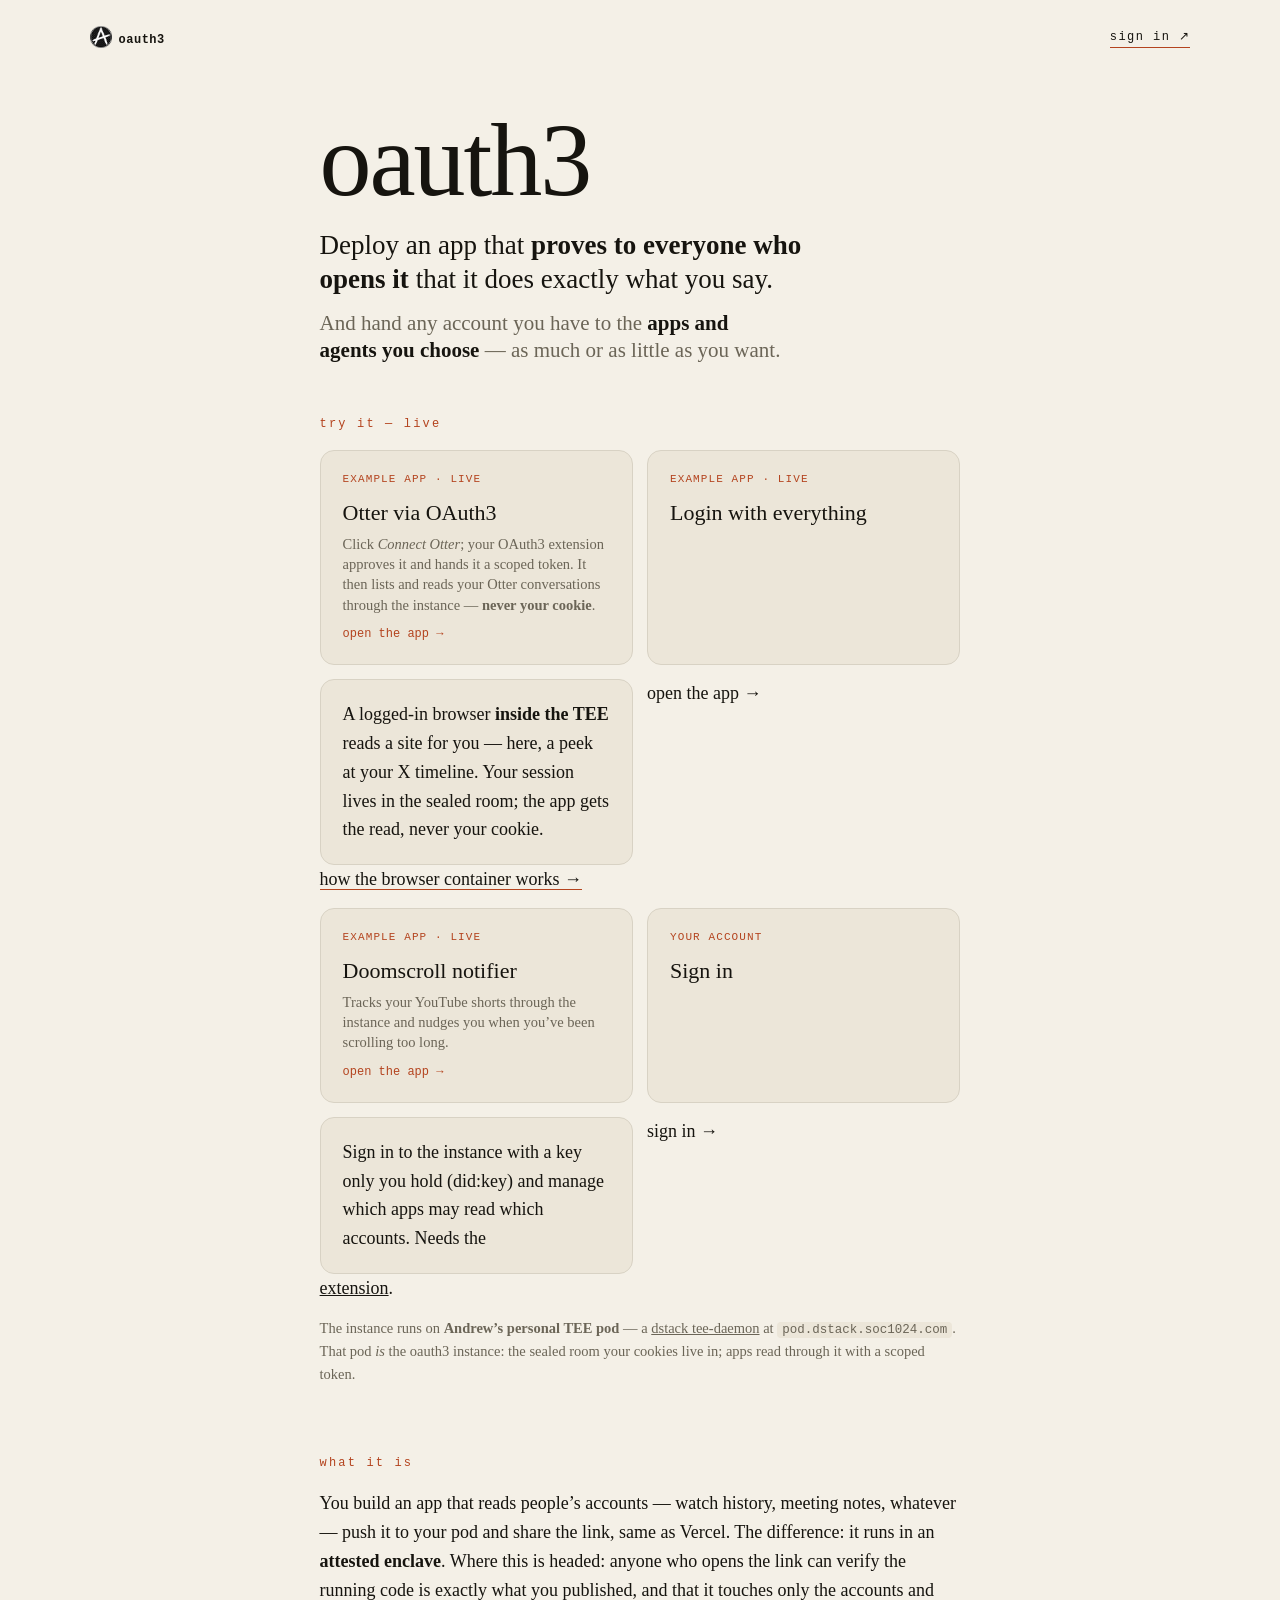
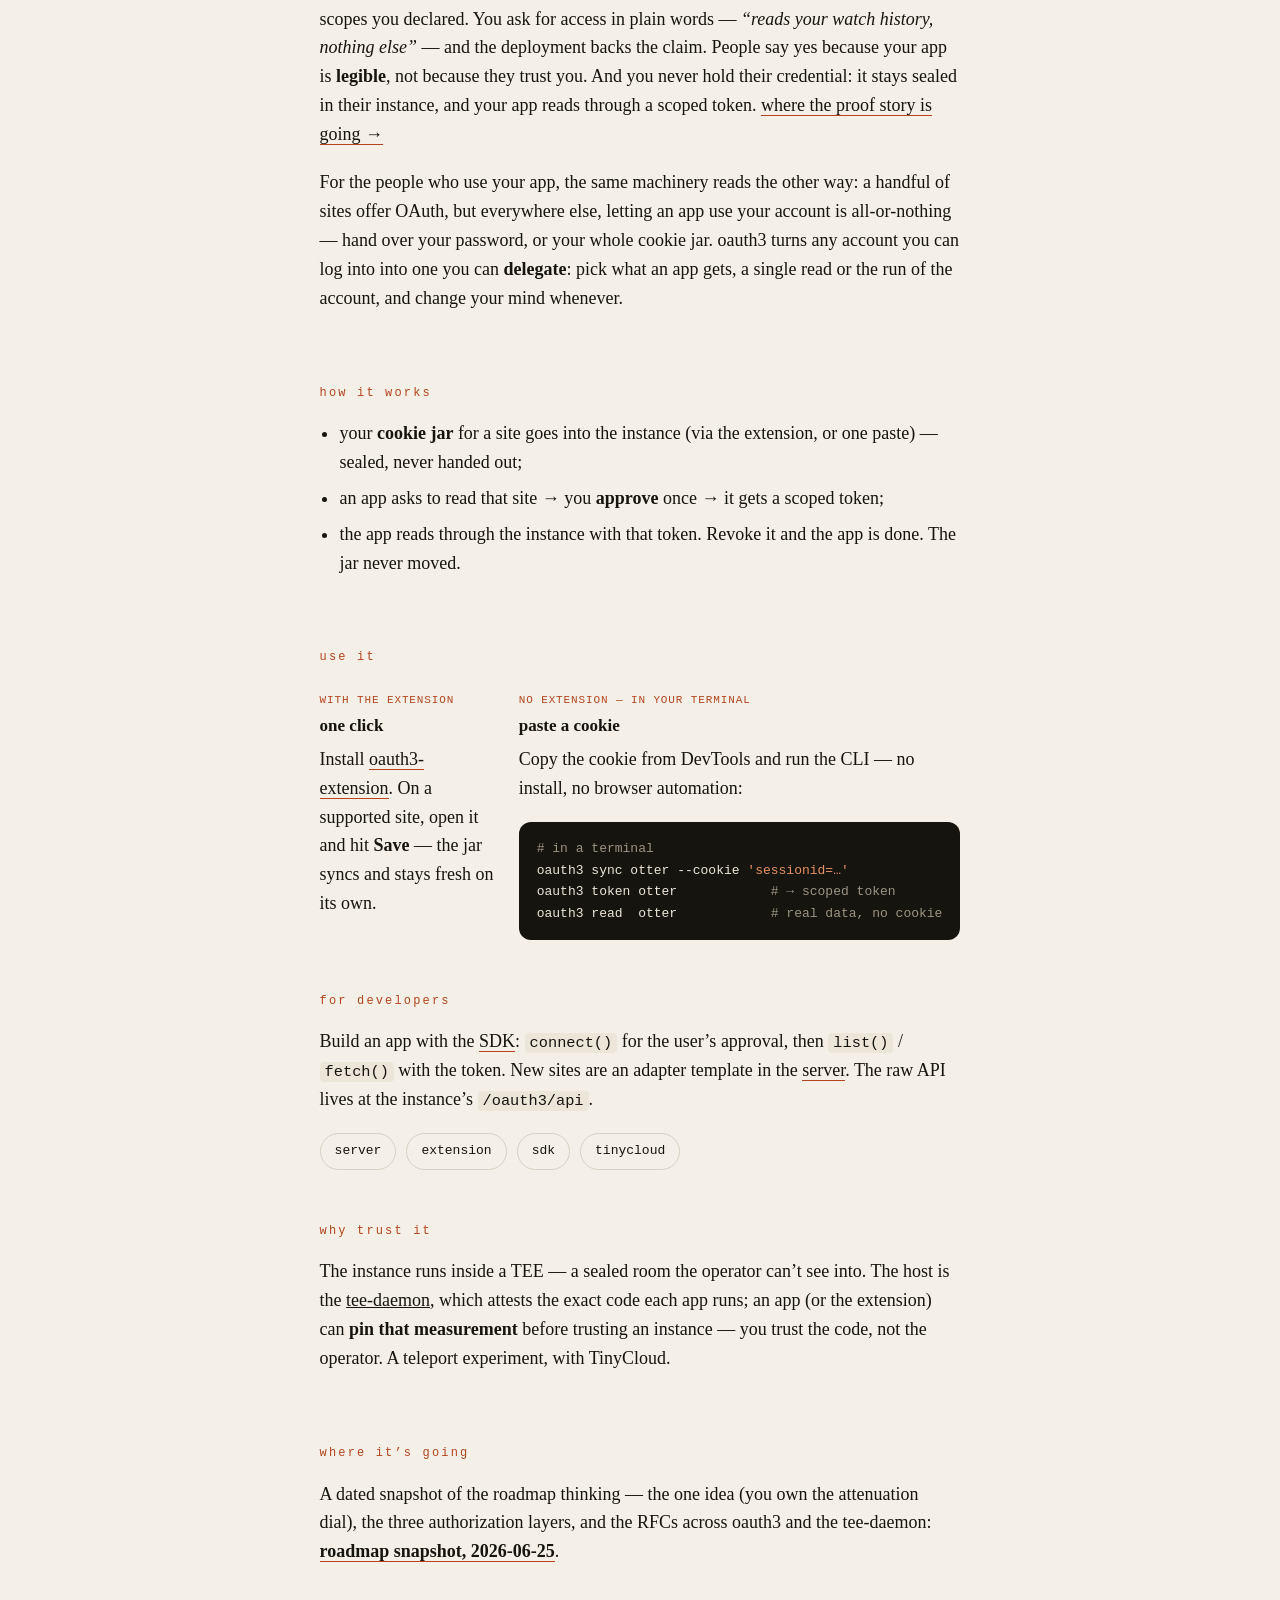
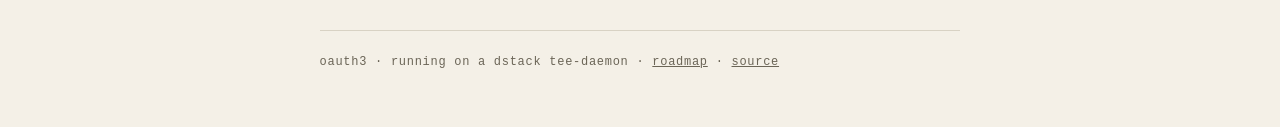
==== docs/index.html @ da1b1e8d "docs: repoint demos to pod.dstack, add browser-container infographic - 'try it - live' links -> pod." ====
<!doctype html>
<html lang="en">
<head>
<meta charset="utf-8" />
<meta name="viewport" content="width=device-width, initial-scale=1" />
<title>oauth3 — deploy apps your users can verify</title>
<link rel="icon" type="image/png" href="icon.png">
<link rel="apple-touch-icon" href="icon.png">
<meta name="description" content="Deploy an app to a TEE pod that proves to everyone who opens it that it does exactly what you say. People delegate any account to the apps they choose, scoped and revocable. Live demo: Otter Copilot." />
<meta property="og:title" content="oauth3" />
<meta property="og:description" content="Deploy an app to a TEE pod that proves to everyone who opens it that it does what you say. People delegate any account, scoped and revocable. Live demo: Otter Copilot." />
<meta property="og:type" content="website" />
<style>
  :root {
    --ink: #16140f; --paper: #f4f0e7; --panel: #ece6d9; --faint: #6b6557;
    --rule: #d8d2c4; --accent: #b4441f; --green: #3f7a3f;
    --gutter: clamp(20px, 7vw, 130px);
    --mono: ui-monospace, SFMono-Regular, Menlo, "Cascadia Code", monospace;
  }
  * { box-sizing: border-box; }
  html { -webkit-text-size-adjust: 100%; scroll-behavior: smooth; }
  body { margin: 0; background: var(--paper); color: var(--ink);
    font-family: Georgia, "Iowan Old Style", "Times New Roman", serif;
    font-size: 18px; line-height: 1.6; -webkit-font-smoothing: antialiased; }
  a { color: inherit; }
  .wrap { max-width: 820px; margin: 0 auto; padding: 0 var(--gutter); }

  header.top { display: flex; justify-content: space-between; align-items: center;
    padding: 26px var(--gutter) 0; font-family: var(--mono); font-size: 12px;
    letter-spacing: .12em; text-transform: lowercase; color: var(--faint); }
  header.top .brand { color: var(--ink); font-weight: 600; letter-spacing: .04em; }
  header.top a { text-decoration: none; border-bottom: 1px solid var(--accent); color: var(--ink); }

  .hero { padding: 7vh 0 0; }
  h1 { font-weight: 400; font-size: clamp(52px, 11vw, 104px); line-height: .9;
    letter-spacing: -.02em; margin: 0; text-transform: lowercase; }
  .tagline { font-size: clamp(20px, 3vw, 27px); line-height: 1.25; margin: 22px 0 0; max-width: 18em; }
  .tagline b { font-weight: 600; }
  .tagline.sub { font-size: clamp(17px, 2.4vw, 21px); color: var(--faint); margin-top: 14px; max-width: 22em; }
  .tagline.sub b { color: var(--ink); }

  section.block { padding: 52px 0 0; }
  h2 { font-family: var(--mono); font-weight: 500; font-size: 12px; letter-spacing: .18em;
    text-transform: lowercase; color: var(--accent); margin: 0 0 16px; }
  p { margin: 0 0 1.1em; } strong { font-weight: 600; } em { font-style: italic; }
  ul { margin: 0 0 1em; padding-left: 1.1em; } li { margin: 0 0 .4em; }

  /* live app cards */
  .cards { display: grid; grid-template-columns: 1fr 1fr; gap: 14px; }
  @media (max-width: 620px) { .cards { grid-template-columns: 1fr; } }
  .card { display: block; text-decoration: none; background: var(--panel);
    border: 1px solid var(--rule); border-radius: 14px; padding: 20px 22px;
    transition: border-color .15s, transform .15s; }
  .card:hover { border-color: var(--accent); transform: translateY(-2px); }
  .card .lbl { font-family: var(--mono); font-size: 11px; letter-spacing: .1em;
    text-transform: uppercase; color: var(--accent); }
  .card .name { font-size: 22px; margin: 6px 0 4px; }
  .card .desc { font-size: 14.5px; color: var(--faint); line-height: 1.4; }
  .card .go { font-family: var(--mono); font-size: 12px; color: var(--accent); margin-top: 10px; }
  .podnote { font-size: 14.5px; color: var(--faint); margin-top: 14px; }
  .podnote code { font-family: var(--mono); font-size: 12.5px; }

  pre { background: var(--ink); color: #ece6d9; border-radius: 12px; padding: 16px 18px;
    overflow-x: auto; font-family: var(--mono); font-size: 13px; line-height: 1.65; margin: 8px 0 0; }
  pre .c { color: #9b9482; } pre .a { color: #e6915f; }
  code { font-family: var(--mono); font-size: .85em; background: var(--panel); padding: 1px 5px; border-radius: 4px; }

  .two { display: grid; grid-template-columns: 1fr 1fr; gap: 22px; }
  @media (max-width: 620px) { .two { grid-template-columns: 1fr; } }
  .two h3 { font-size: 17px; margin: 0 0 6px; }
  .pathtag { font-family: var(--mono); font-size: 11px; letter-spacing: .08em;
    text-transform: uppercase; color: var(--accent); }

  table { width: 100%; border-collapse: collapse; font-size: 15px; }
  td, th { text-align: left; padding: 9px 8px; border-bottom: 1px solid var(--rule); vertical-align: top; }
  th { font-family: var(--mono); font-size: 10px; letter-spacing: .1em; text-transform: uppercase; color: var(--faint); }
  td a { border-bottom: 1px solid var(--accent); text-decoration: none; }

  .links { display: flex; flex-wrap: wrap; gap: 10px; margin-top: 18px;
    font-family: var(--mono); font-size: 13px; text-transform: lowercase; }
  .links a { text-decoration: none; border: 1px solid var(--rule); border-radius: 999px; padding: 7px 14px; }
  .links a:hover { border-color: var(--ink); background: var(--ink); color: var(--paper); }

  footer { margin-top: 64px; padding: 22px 0 56px; border-top: 1px solid var(--rule);
    font-family: var(--mono); font-size: 12px; color: var(--faint); text-transform: lowercase; letter-spacing: .06em; }
</style>
</head>
<body>
  <header class="top">
    <span class="brand"><img src="icon.png" alt="" width="22" height="22" style="vertical-align:-5px;margin-right:7px">oauth3</span>
    <a href="https://pod.dstack.soc1024.com/oauth3/login">sign in ↗</a>
  </header>

  <main class="wrap">
    <section class="hero">
      <h1>oauth3</h1>
      <p class="tagline">Deploy an app that <b>proves to everyone who opens it</b> that it does exactly what you say.</p>
      <p class="tagline sub">And hand any account you have to the <b>apps and agents you choose</b> &mdash; as much or as little as you want.</p>
    </section>

    <!-- LIVE first: the actual demo on Andrew's pod -->
    <section class="block">
      <h2>try it — live</h2>
      <div class="cards">
        <a class="card" href="https://pod.dstack.soc1024.com/otterscope/">
          <div class="lbl">example app · live</div>
          <div class="name">Otter via OAuth3</div>
          <div class="desc">Click <em>Connect Otter</em>; your OAuth3 extension approves it and hands it a scoped token. It then lists and reads your Otter conversations through the instance — <strong>never your cookie</strong>.</div>
          <div class="go">open the app →</div>
        </a>
        <a class="card" href="https://pod.dstack.soc1024.com/timeline-peek/">
          <div class="lbl">example app · live</div>
          <div class="name">Login with everything</div>
          <div class="desc">A logged-in browser <strong>inside the TEE</strong> reads a site for you — here, a peek at your X timeline. Your session lives in the sealed room; the app gets the read, never your cookie. <a href="browser-container.html" style="border-bottom:1px solid var(--accent);text-decoration:none">how the browser container works →</a></div>
          <div class="go">open the app →</div>
        </a>
        <a class="card" href="https://pod.dstack.soc1024.com/feedling-web/">
          <div class="lbl">example app · live</div>
          <div class="name">Doomscroll notifier</div>
          <div class="desc">Tracks your YouTube shorts through the instance and nudges you when you&rsquo;ve been scrolling too long.</div>
          <div class="go">open the app →</div>
        </a>
        <a class="card" href="https://pod.dstack.soc1024.com/oauth3/login">
          <div class="lbl">your account</div>
          <div class="name">Sign in</div>
          <div class="desc">Sign in to the instance with a key only you hold (did:key) and manage which apps may read which accounts. Needs the <a href="https://github.com/teleport-computer/oauth3-extension">extension</a>.</div>
          <div class="go">sign in →</div>
        </a>
      </div>
      <p class="podnote">The instance runs on <strong>Andrew&rsquo;s personal TEE pod</strong> — a <a href="https://pod.dstack.soc1024.com/">dstack tee-daemon</a> at <code>pod.dstack.soc1024.com</code>. That pod <em>is</em> the oauth3 instance: the sealed room your cookies live in; apps read through it with a scoped token.</p>
    </section>

    <section class="block">
      <h2>what it is</h2>
      <p>You build an app that reads people&rsquo;s accounts &mdash; watch history, meeting notes, whatever &mdash; push it to your pod and share the link, same as Vercel. The difference: it runs in an <strong>attested enclave</strong>. Where this is headed: anyone who opens the link can verify the running code is exactly what you published, and that it touches only the accounts and scopes you declared. You ask for access in plain words &mdash; <em>&ldquo;reads your watch history, nothing else&rdquo;</em> &mdash; and the deployment backs the claim. People say yes because your app is <strong>legible</strong>, not because they trust you. And you never hold their credential: it stays sealed in their instance, and your app reads through a scoped token. <a href="roadmap-2026-06-25.html" style="border-bottom:1px solid var(--accent);text-decoration:none">where the proof story is going &rarr;</a></p>
      <p>For the people who use your app, the same machinery reads the other way: a handful of sites offer OAuth, but everywhere else, letting an app use your account is all-or-nothing &mdash; hand over your password, or your whole cookie jar. oauth3 turns any account you can log into into one you can <strong>delegate</strong>: pick what an app gets, a single read or the run of the account, and change your mind whenever.</p>
    </section>

    <section class="block">
      <h2>how it works</h2>
      <ul>
        <li>your <strong>cookie jar</strong> for a site goes into the instance (via the extension, or one paste) — sealed, never handed out;</li>
        <li>an app asks to read that site → you <strong>approve</strong> once → it gets a scoped token;</li>
        <li>the app reads through the instance with that token. Revoke it and the app is done. The jar never moved.</li>
      </ul>
    </section>

    <section class="block">
      <h2>use it</h2>
      <div class="two">
        <div>
          <span class="pathtag">with the extension</span>
          <h3>one click</h3>
          <p>Install <a href="https://github.com/teleport-computer/oauth3-extension" style="border-bottom:1px solid var(--accent);text-decoration:none">oauth3-extension</a>. On a supported site, open it and hit <strong>Save</strong> — the jar syncs and stays fresh on its own.</p>
        </div>
        <div>
          <span class="pathtag">no extension — in your terminal</span>
          <h3>paste a cookie</h3>
          <p>Copy the cookie from DevTools and run the CLI — no install, no browser automation:</p>
<pre><span class="c"># in a terminal</span>
oauth3 sync otter --cookie <span class="a">'sessionid=…'</span>
oauth3 token otter            <span class="c"># → scoped token</span>
oauth3 read  otter            <span class="c"># real data, no cookie</span></pre>
        </div>
      </div>
    </section>

    <section class="block">
      <h2>for developers</h2>
      <p>Build an app with the <a href="https://github.com/teleport-computer/oauth3-sdk" style="border-bottom:1px solid var(--accent);text-decoration:none">SDK</a>: <code>connect()</code> for the user&rsquo;s approval, then <code>list()</code> / <code>fetch()</code> with the token. New sites are an adapter template in the <a href="https://github.com/teleport-computer/oauth3-server" style="border-bottom:1px solid var(--accent);text-decoration:none">server</a>. The raw API lives at the instance&rsquo;s <code>/oauth3/api</code>.</p>
      <nav class="links">
        <a href="https://github.com/teleport-computer/oauth3-server">server</a>
        <a href="https://github.com/teleport-computer/oauth3-extension">extension</a>
        <a href="https://github.com/teleport-computer/oauth3-sdk">sdk</a>
        <a href="https://tinycloud.xyz">tinycloud</a>
      </nav>
    </section>

    <section class="block">
      <h2>why trust it</h2>
      <p>The instance runs inside a TEE — a sealed room the operator can&rsquo;t see into. The host is the <a href="https://pod.dstack.soc1024.com/">tee-daemon</a>, which attests the exact code each app runs; an app (or the extension) can <strong>pin that measurement</strong> before trusting an instance — you trust the code, not the operator. A teleport experiment, with TinyCloud.</p>
    </section>

    <section class="block">
      <h2>where it&rsquo;s going</h2>
      <p>A dated snapshot of the roadmap thinking — the one idea (you own the attenuation dial), the three authorization layers, and the RFCs across oauth3 and the tee-daemon: <a href="roadmap-2026-06-25.html" style="border-bottom:1px solid var(--accent);text-decoration:none"><strong>roadmap snapshot, 2026-06-25</strong></a>.</p>
    </section>

    <footer>oauth3 · running on a dstack tee-daemon · <a href="roadmap-2026-06-25.html" style="color:var(--faint)">roadmap</a> · <a href="https://github.com/teleport-computer/oauth3-server" style="color:var(--faint)">source</a></footer>
  </main>
</body>
</html>
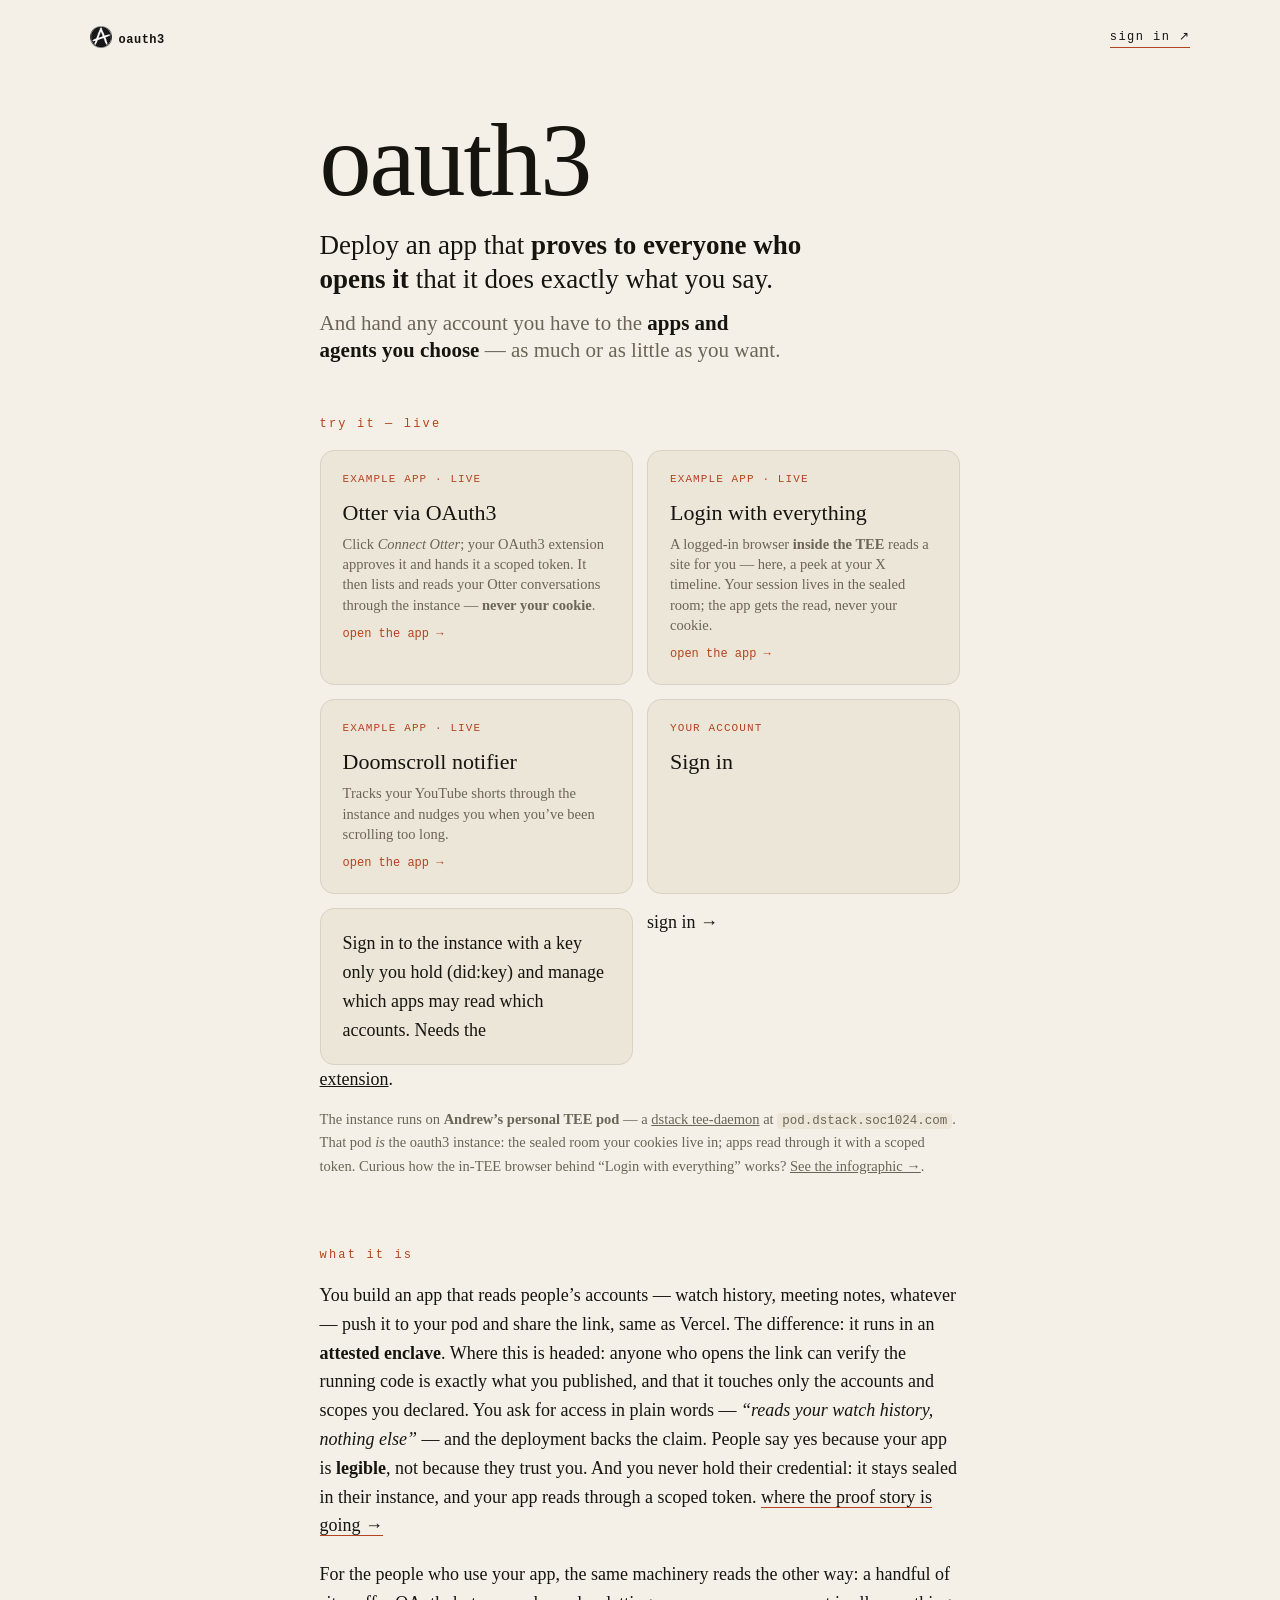
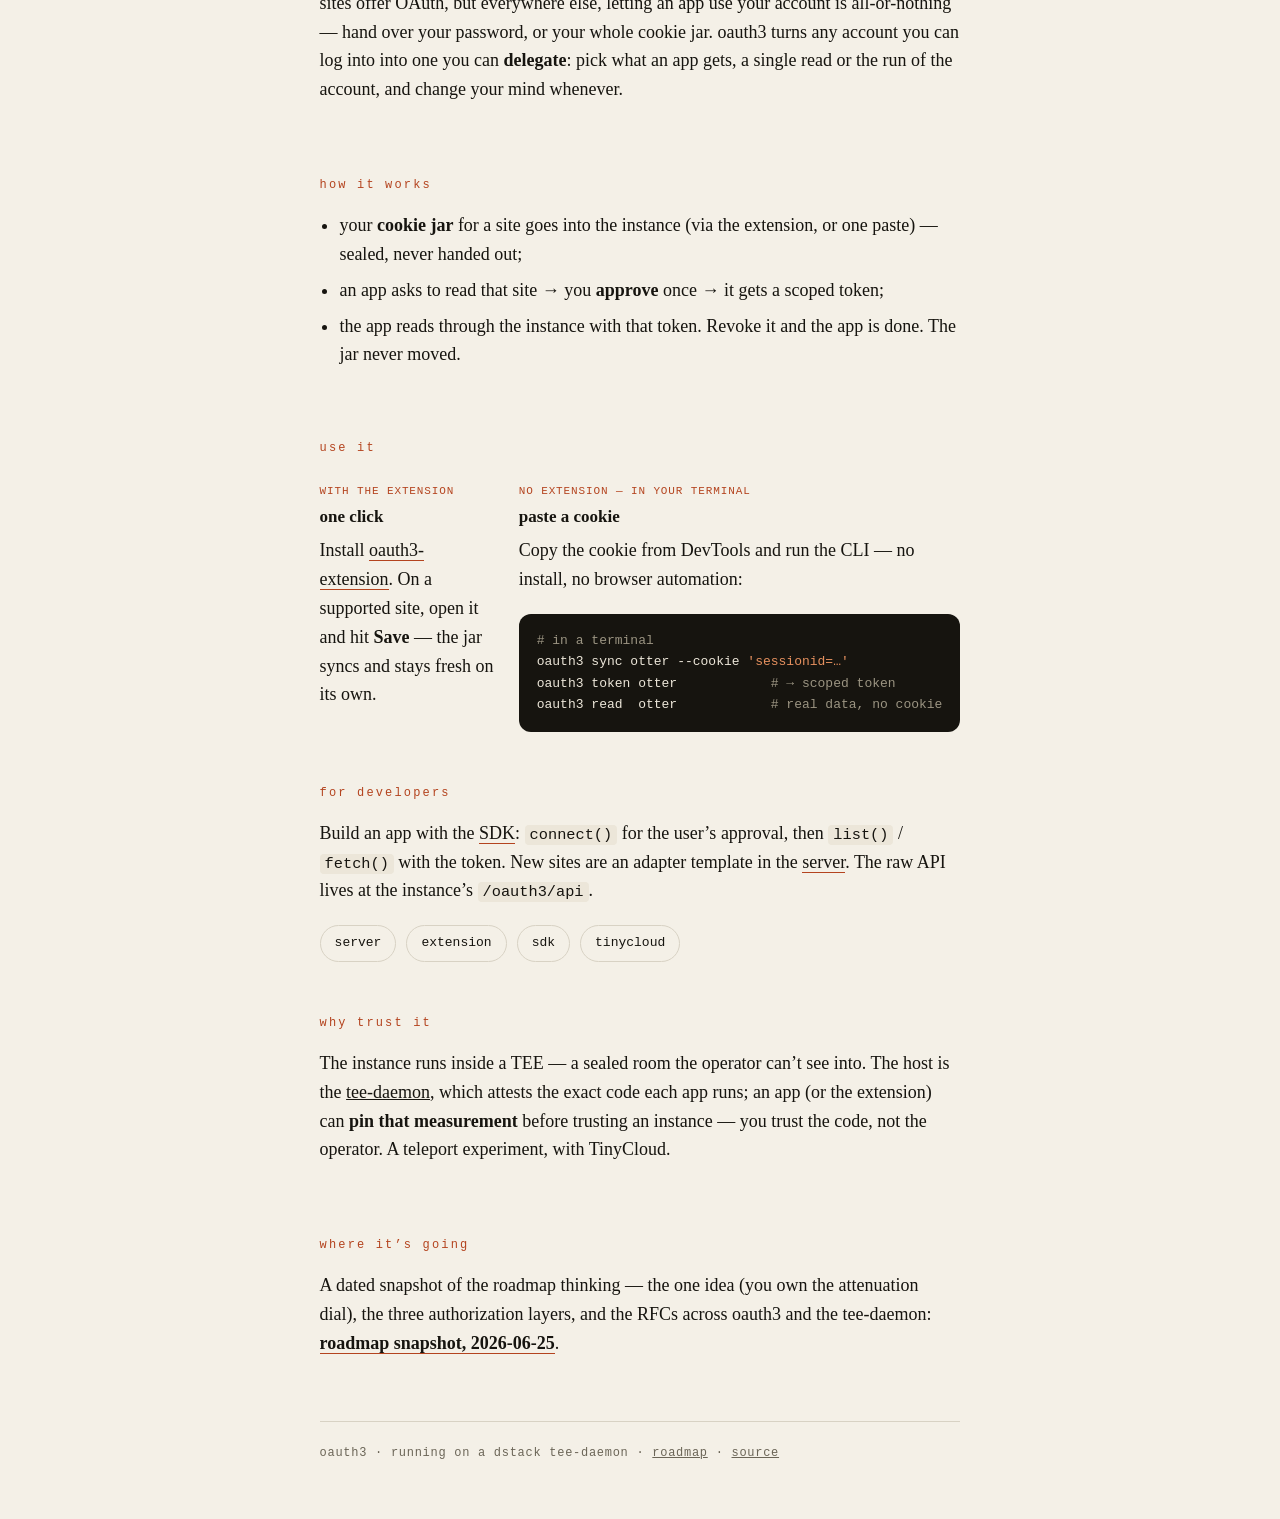
==== commit 3c2409d3: "fix: un-nest landing card link (broke card layout); serve favicon via data-URI - docs: the infograph" ====
--- a/docs/index.html
+++ b/docs/index.html
@@ -111,7 +111,7 @@
         <a class="card" href="https://pod.dstack.soc1024.com/timeline-peek/">
           <div class="lbl">example app · live</div>
           <div class="name">Login with everything</div>
-          <div class="desc">A logged-in browser <strong>inside the TEE</strong> reads a site for you — here, a peek at your X timeline. Your session lives in the sealed room; the app gets the read, never your cookie. <a href="browser-container.html" style="border-bottom:1px solid var(--accent);text-decoration:none">how the browser container works →</a></div>
+          <div class="desc">A logged-in browser <strong>inside the TEE</strong> reads a site for you — here, a peek at your X timeline. Your session lives in the sealed room; the app gets the read, never your cookie.</div>
           <div class="go">open the app →</div>
         </a>
         <a class="card" href="https://pod.dstack.soc1024.com/feedling-web/">
@@ -127,7 +127,7 @@
           <div class="go">sign in →</div>
         </a>
       </div>
-      <p class="podnote">The instance runs on <strong>Andrew&rsquo;s personal TEE pod</strong> — a <a href="https://pod.dstack.soc1024.com/">dstack tee-daemon</a> at <code>pod.dstack.soc1024.com</code>. That pod <em>is</em> the oauth3 instance: the sealed room your cookies live in; apps read through it with a scoped token.</p>
+      <p class="podnote">The instance runs on <strong>Andrew&rsquo;s personal TEE pod</strong> — a <a href="https://pod.dstack.soc1024.com/">dstack tee-daemon</a> at <code>pod.dstack.soc1024.com</code>. That pod <em>is</em> the oauth3 instance: the sealed room your cookies live in; apps read through it with a scoped token. Curious how the in-TEE browser behind &ldquo;Login with everything&rdquo; works? <a href="browser-container.html">See the infographic →</a>.</p>
     </section>
 
     <section class="block">
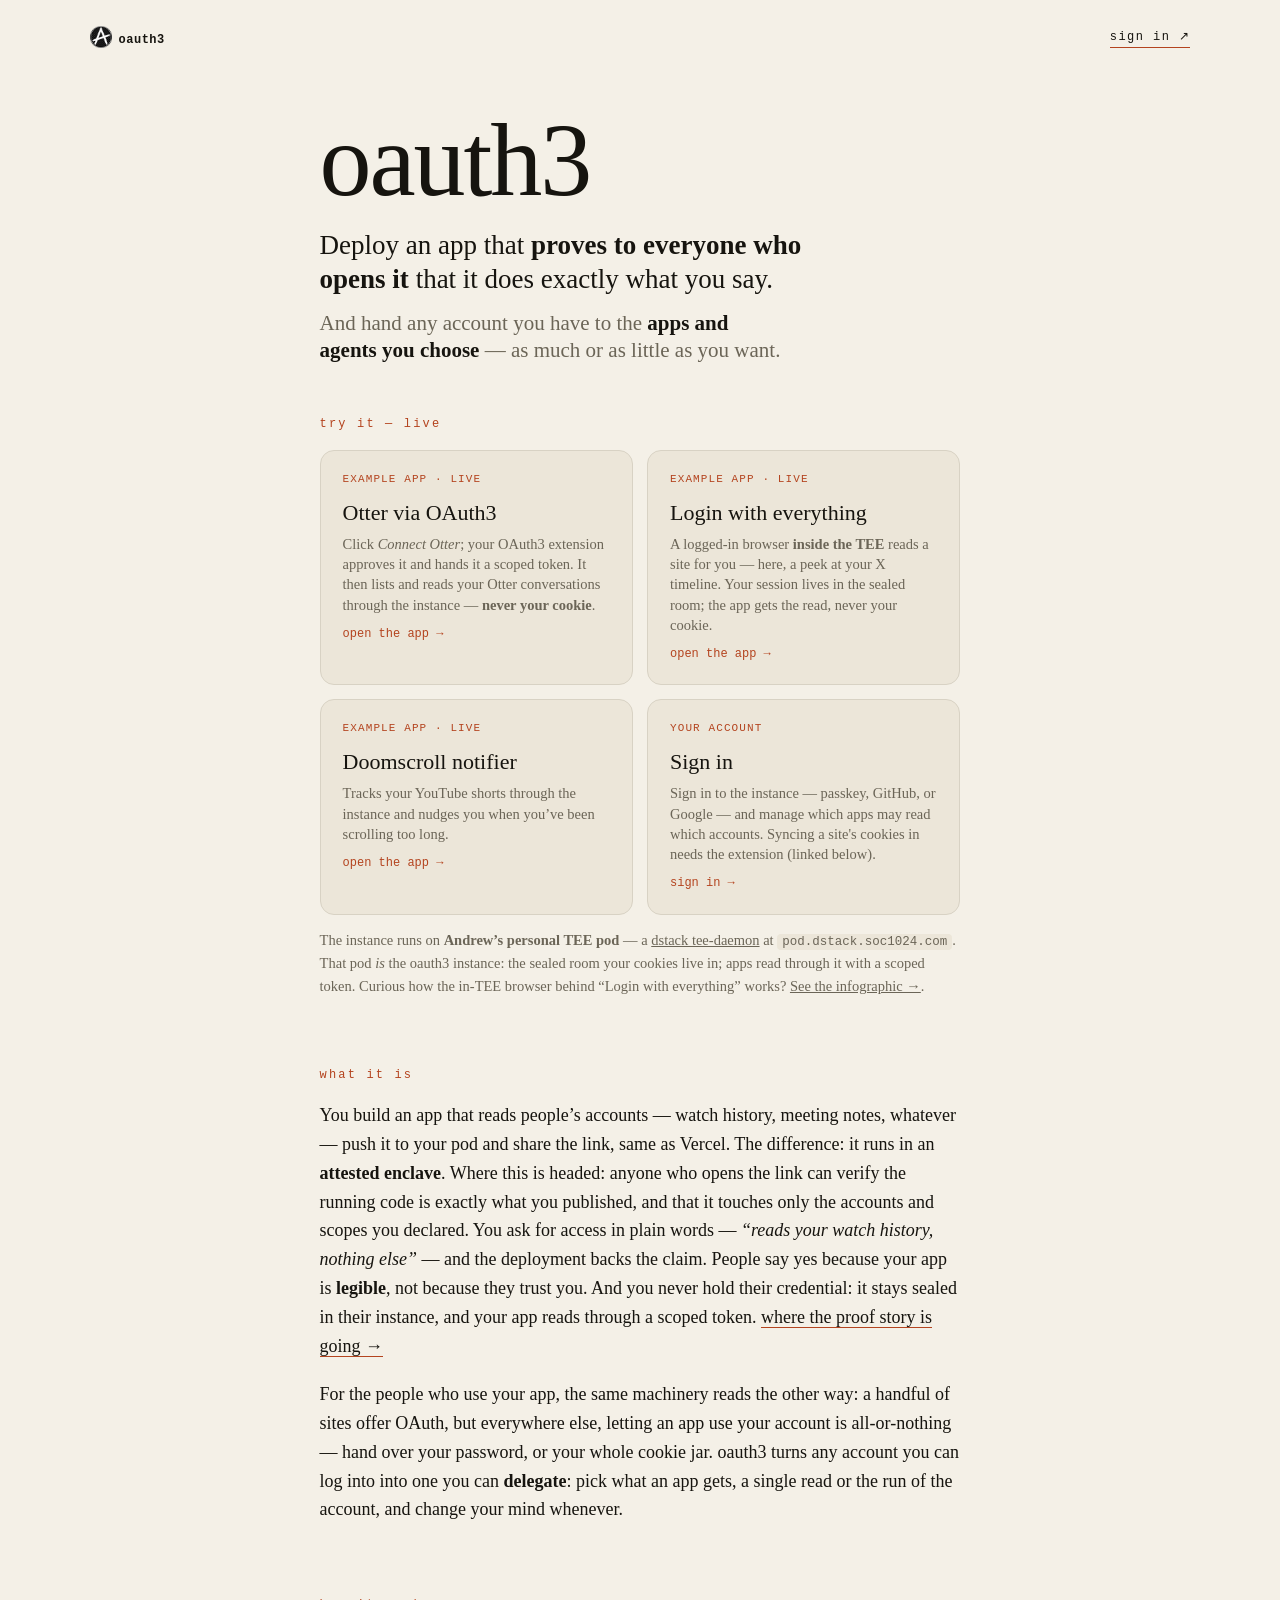
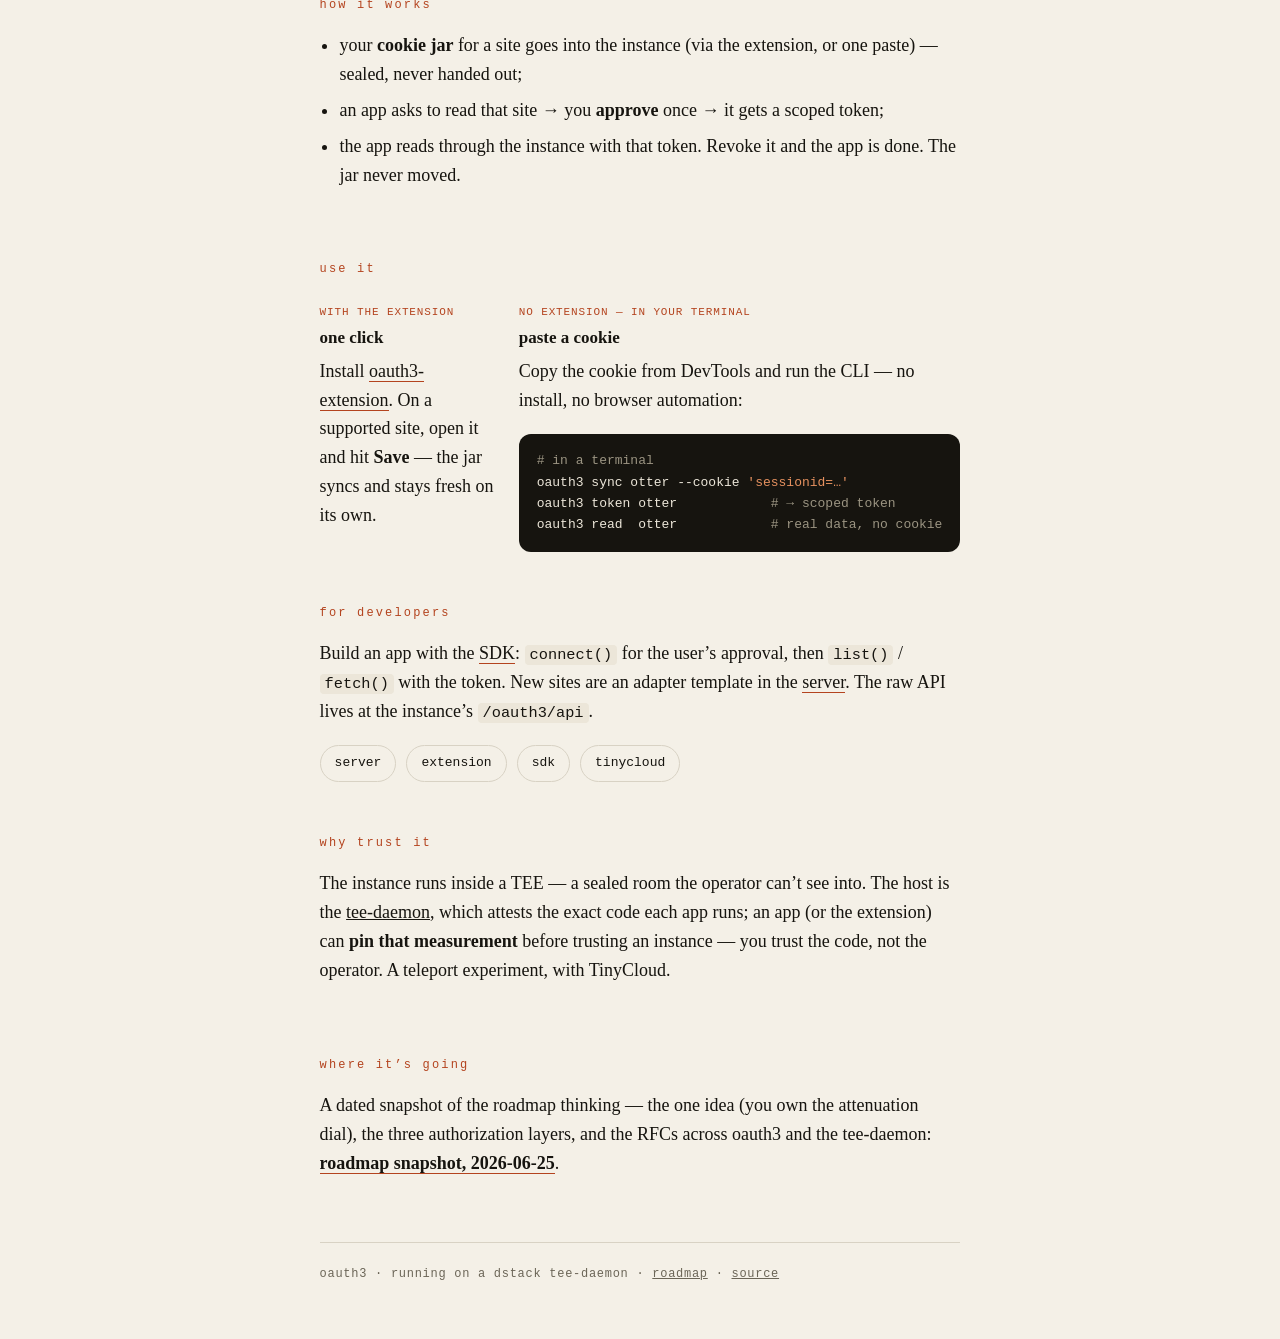
==== commit 975169ee: "fix: un-nest the remaining anchor in the Sign in card (same layout split) Co-Authored-By: Claude Fab" ====
--- a/docs/index.html
+++ b/docs/index.html
@@ -123,7 +123,7 @@
         <a class="card" href="https://pod.dstack.soc1024.com/oauth3/login">
           <div class="lbl">your account</div>
           <div class="name">Sign in</div>
-          <div class="desc">Sign in to the instance with a key only you hold (did:key) and manage which apps may read which accounts. Needs the <a href="https://github.com/teleport-computer/oauth3-extension">extension</a>.</div>
+          <div class="desc">Sign in to the instance — passkey, GitHub, or Google — and manage which apps may read which accounts. Syncing a site's cookies in needs the extension (linked below).</div>
           <div class="go">sign in →</div>
         </a>
       </div>
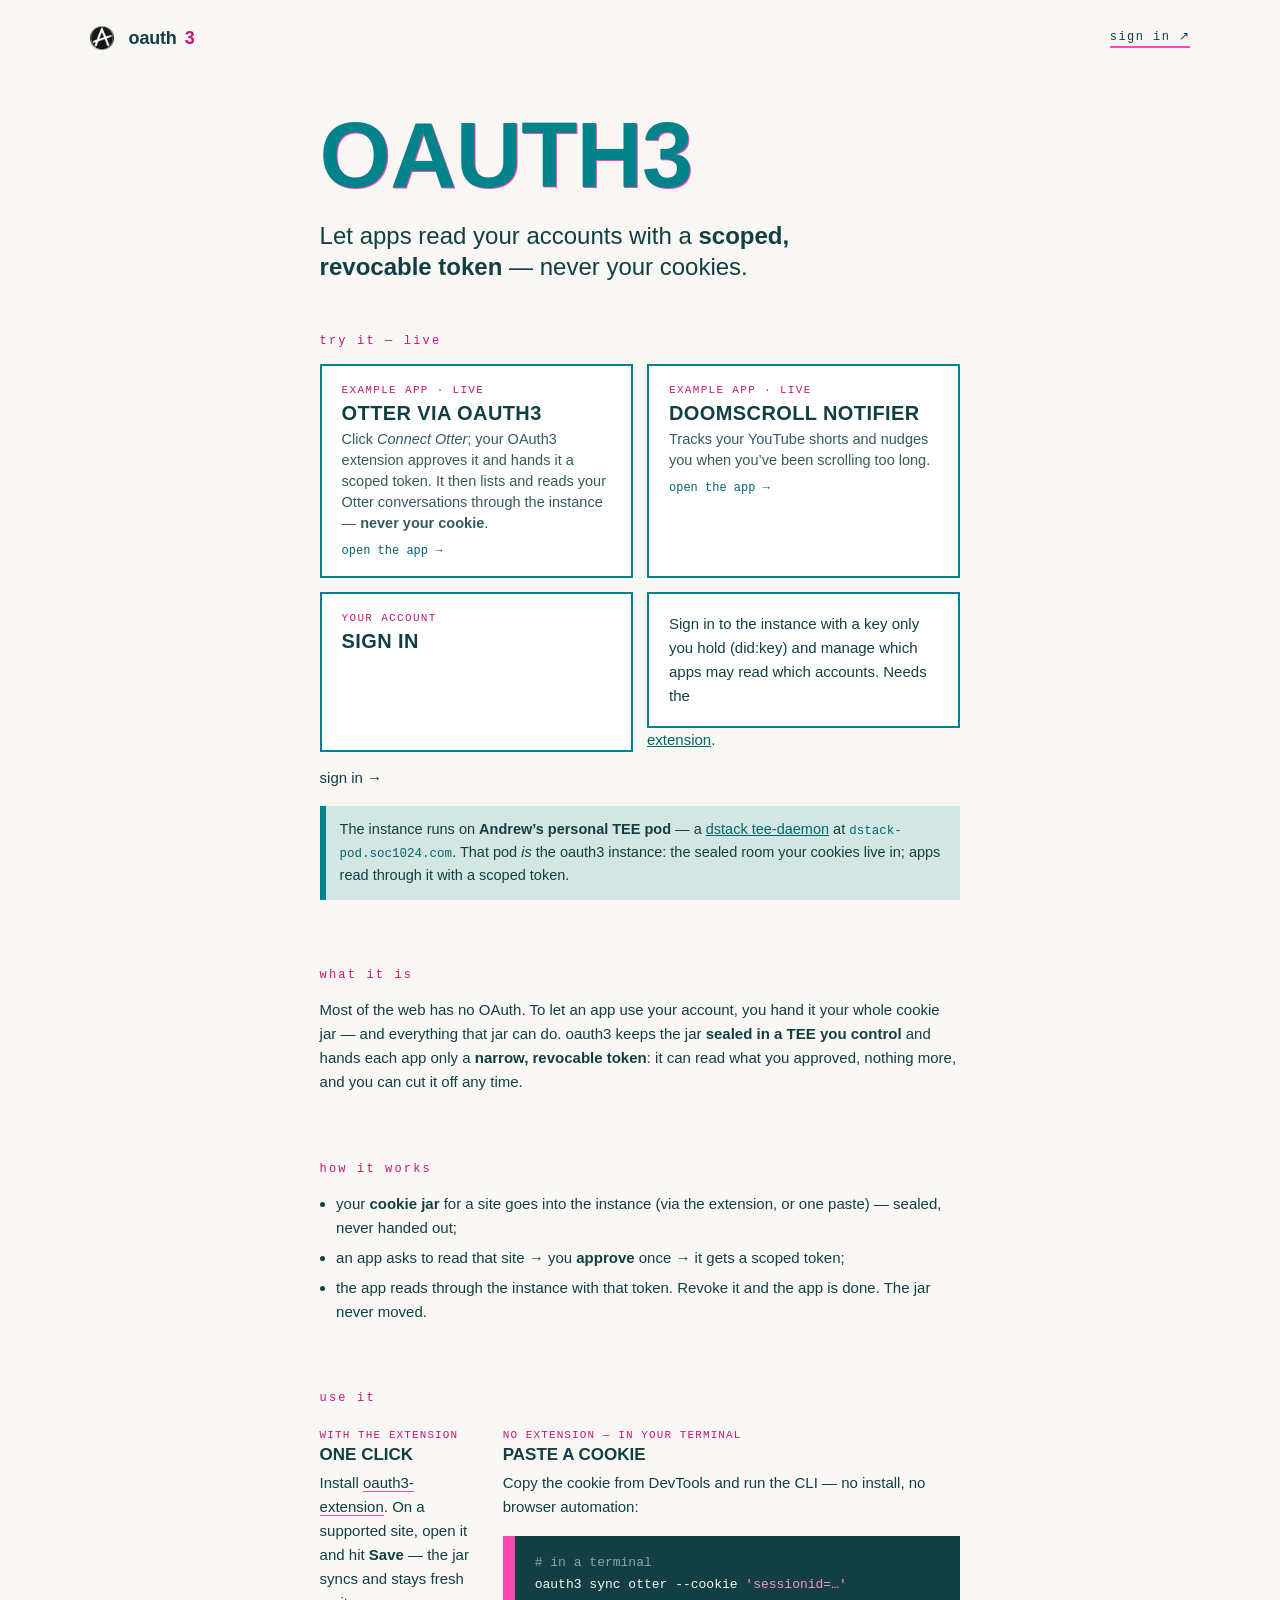
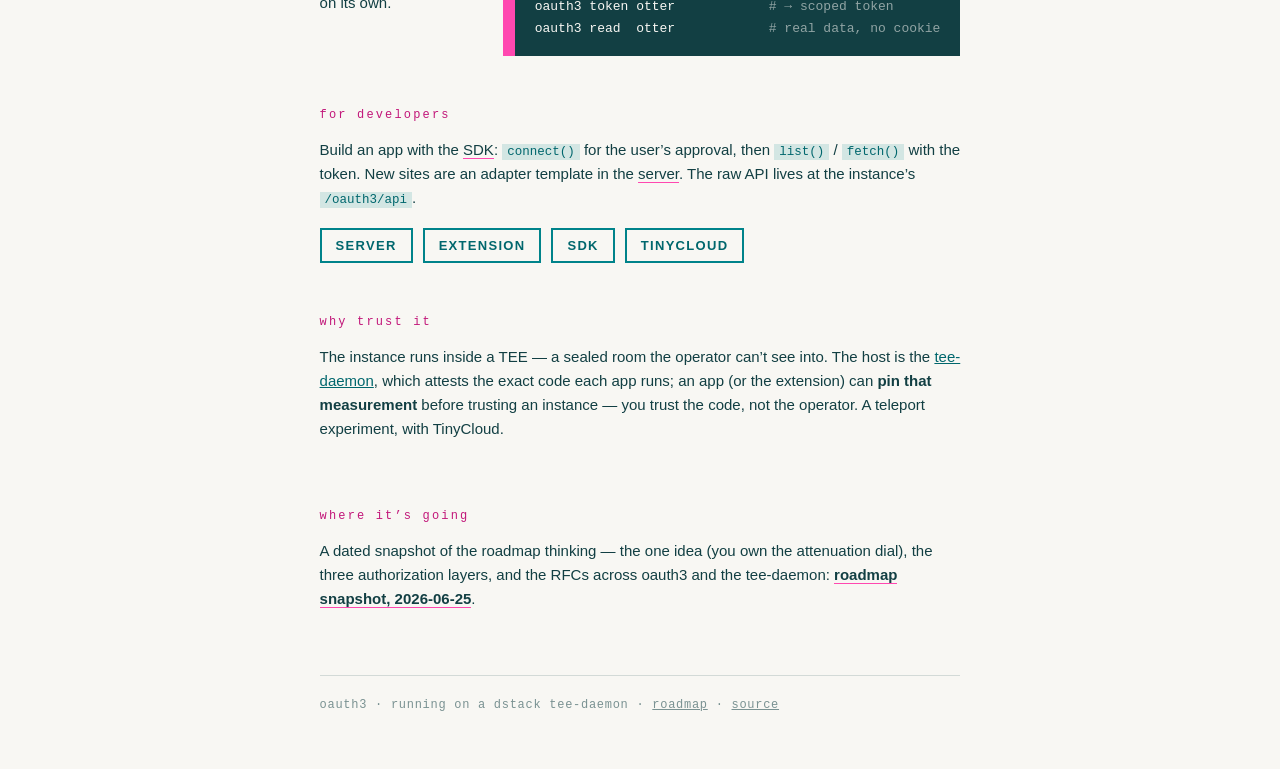
==== commit e2694c93: "docs: re-ink static pages to pod design system (#61) Re-skin docs/index.html and docs/roadmap-2026-0" ====
--- a/docs/index.html
+++ b/docs/index.html
@@ -3,140 +3,211 @@
 <head>
 <meta charset="utf-8" />
 <meta name="viewport" content="width=device-width, initial-scale=1" />
-<title>oauth3 — deploy apps your users can verify</title>
+<title>oauth3 — read your accounts without surrendering your cookies</title>
 <link rel="icon" type="image/png" href="icon.png">
 <link rel="apple-touch-icon" href="icon.png">
-<meta name="description" content="Deploy an app to a TEE pod that proves to everyone who opens it that it does exactly what you say. People delegate any account to the apps they choose, scoped and revocable. Live demo: Otter Copilot." />
+<meta name="description" content="OAuth3 lets apps read your accounts with a scoped, revocable token — never your raw cookies. Your cookies live in a TEE you control; apps read through it. Live demo: Otter Copilot." />
 <meta property="og:title" content="oauth3" />
-<meta property="og:description" content="Deploy an app to a TEE pod that proves to everyone who opens it that it does what you say. People delegate any account, scoped and revocable. Live demo: Otter Copilot." />
+<meta property="og:description" content="Apps read your accounts with a scoped, revocable token — never your cookies. Live demo: Otter Copilot, running in a TEE." />
 <meta property="og:type" content="website" />
 <style>
-  :root {
-    --ink: #16140f; --paper: #f4f0e7; --panel: #ece6d9; --faint: #6b6557;
-    --rule: #d8d2c4; --accent: #b4441f; --green: #3f7a3f;
-    --gutter: clamp(20px, 7vw, 130px);
-    --mono: ui-monospace, SFMono-Regular, Menlo, "Cascadia Code", monospace;
-  }
-  * { box-sizing: border-box; }
-  html { -webkit-text-size-adjust: 100%; scroll-behavior: smooth; }
-  body { margin: 0; background: var(--paper); color: var(--ink);
-    font-family: Georgia, "Iowan Old Style", "Times New Roman", serif;
-    font-size: 18px; line-height: 1.6; -webkit-font-smoothing: antialiased; }
-  a { color: inherit; }
-  .wrap { max-width: 820px; margin: 0 auto; padding: 0 var(--gutter); }
-
-  header.top { display: flex; justify-content: space-between; align-items: center;
-    padding: 26px var(--gutter) 0; font-family: var(--mono); font-size: 12px;
-    letter-spacing: .12em; text-transform: lowercase; color: var(--faint); }
-  header.top .brand { color: var(--ink); font-weight: 600; letter-spacing: .04em; }
-  header.top a { text-decoration: none; border-bottom: 1px solid var(--accent); color: var(--ink); }
-
-  .hero { padding: 7vh 0 0; }
-  h1 { font-weight: 400; font-size: clamp(52px, 11vw, 104px); line-height: .9;
-    letter-spacing: -.02em; margin: 0; text-transform: lowercase; }
-  .tagline { font-size: clamp(20px, 3vw, 27px); line-height: 1.25; margin: 22px 0 0; max-width: 18em; }
-  .tagline b { font-weight: 600; }
-  .tagline.sub { font-size: clamp(17px, 2.4vw, 21px); color: var(--faint); margin-top: 14px; max-width: 22em; }
-  .tagline.sub b { color: var(--ink); }
-
-  section.block { padding: 52px 0 0; }
-  h2 { font-family: var(--mono); font-weight: 500; font-size: 12px; letter-spacing: .18em;
-    text-transform: lowercase; color: var(--accent); margin: 0 0 16px; }
-  p { margin: 0 0 1.1em; } strong { font-weight: 600; } em { font-style: italic; }
-  ul { margin: 0 0 1em; padding-left: 1.1em; } li { margin: 0 0 .4em; }
-
-  /* live app cards */
-  .cards { display: grid; grid-template-columns: 1fr 1fr; gap: 14px; }
-  @media (max-width: 620px) { .cards { grid-template-columns: 1fr; } }
-  .card { display: block; text-decoration: none; background: var(--panel);
-    border: 1px solid var(--rule); border-radius: 14px; padding: 20px 22px;
-    transition: border-color .15s, transform .15s; }
-  .card:hover { border-color: var(--accent); transform: translateY(-2px); }
-  .card .lbl { font-family: var(--mono); font-size: 11px; letter-spacing: .1em;
-    text-transform: uppercase; color: var(--accent); }
-  .card .name { font-size: 22px; margin: 6px 0 4px; }
-  .card .desc { font-size: 14.5px; color: var(--faint); line-height: 1.4; }
-  .card .go { font-family: var(--mono); font-size: 12px; color: var(--accent); margin-top: 10px; }
-  .podnote { font-size: 14.5px; color: var(--faint); margin-top: 14px; }
-  .podnote code { font-family: var(--mono); font-size: 12.5px; }
-
-  pre { background: var(--ink); color: #ece6d9; border-radius: 12px; padding: 16px 18px;
-    overflow-x: auto; font-family: var(--mono); font-size: 13px; line-height: 1.65; margin: 8px 0 0; }
-  pre .c { color: #9b9482; } pre .a { color: #e6915f; }
-  code { font-family: var(--mono); font-size: .85em; background: var(--panel); padding: 1px 5px; border-radius: 4px; }
-
-  .two { display: grid; grid-template-columns: 1fr 1fr; gap: 22px; }
-  @media (max-width: 620px) { .two { grid-template-columns: 1fr; } }
-  .two h3 { font-size: 17px; margin: 0 0 6px; }
-  .pathtag { font-family: var(--mono); font-size: 11px; letter-spacing: .08em;
-    text-transform: uppercase; color: var(--accent); }
-
-  table { width: 100%; border-collapse: collapse; font-size: 15px; }
-  td, th { text-align: left; padding: 9px 8px; border-bottom: 1px solid var(--rule); vertical-align: top; }
-  th { font-family: var(--mono); font-size: 10px; letter-spacing: .1em; text-transform: uppercase; color: var(--faint); }
-  td a { border-bottom: 1px solid var(--accent); text-decoration: none; }
-
-  .links { display: flex; flex-wrap: wrap; gap: 10px; margin-top: 18px;
-    font-family: var(--mono); font-size: 13px; text-transform: lowercase; }
-  .links a { text-decoration: none; border: 1px solid var(--rule); border-radius: 999px; padding: 7px 14px; }
-  .links a:hover { border-color: var(--ink); background: var(--ink); color: var(--paper); }
-
-  footer { margin-top: 64px; padding: 22px 0 56px; border-top: 1px solid var(--rule);
-    font-family: var(--mono); font-size: 12px; color: var(--faint); text-transform: lowercase; letter-spacing: .06em; }
+/* ===== tokens.css (watermelon classic) — inlined ===== */
+/* oauth3 / pod.dstack — design tokens
+   system: CONSTRUCTIVIST OVERPRINT — Rodchenko geometry printed as a two-ink riso.
+   primary inking: "watermelon classic"  ink1 #00838a (teal) · ink2 #ff48b0 (fluoro pink)
+   Re-ink an app by overriding --ink1/--ink2/--deep (+ dark variants); everything else derives. */
+
+:root {
+  --ink1: #00838a;   /* teal — structure, primary actions, ok-status */
+  --ink2: #ff48b0;   /* fluoro pink — emphasis, danger, stamps, wedges */
+  --paper: #f8f7f3;
+  --deep: #123f43;        /* ink1 pulled toward black: body text + dark blocks */
+  --overprint: #00255f;   /* ink1 × ink2 multiply — free third color, decorative only */
+
+  --bg: var(--paper);
+  --text: var(--deep);
+  --faint: color-mix(in srgb, var(--deep) 55%, var(--paper));
+  --rule: color-mix(in srgb, var(--deep) 16%, var(--paper));
+  --card: #fff;
+  --block: var(--deep);       /* evidence blocks (receipts, logs) */
+  --block-text: #f8f7f3;
+  --wash1: color-mix(in srgb, var(--ink1) 15%, var(--paper));
+  --wash2: color-mix(in srgb, var(--ink2) 17%, var(--paper));
+  --i1-text: #00676d;   /* inks deepened for small text on washes */
+  --i2-text: #c2187a;
+  --warn: #a8780c;      /* marigold — the ONLY third ink, stale/warn states only */
+  --warn-wash: color-mix(in srgb, #e0a41a 22%, var(--paper));
+
+  --sans: "Helvetica Neue", Arial, sans-serif;                /* UI body */
+  --cond: "Arial Narrow", "Helvetica Neue", sans-serif;       /* display: 800 uppercase */
+  --mono: ui-monospace, SFMono-Regular, Menlo, monospace;     /* anything verifiable */
+
+  --off: 1px;   /* misregistration offset — NEVER larger, display text ≥19px only */
+}
+
+/* dark register — same inks brightened on marine-black; multiply blends die on dark
+   grounds, so overlap devices use solid layering there (components handle it) */
+@media (prefers-color-scheme: dark) { :root {
+  --ink1: #2fbdc4; --ink2: #ff5fbb;
+  --paper: #0e1f21; --deep: #081517;
+  --bg: #0e1f21; --text: #e9f0ee;
+  --faint: color-mix(in srgb, #e9f0ee 55%, #0e1f21);
+  --rule: color-mix(in srgb, #e9f0ee 14%, #0e1f21);
+  --card: #142829; --block: #081517; --block-text: #e9f0ee;
+  --wash1: color-mix(in srgb, #2fbdc4 20%, #0e1f21);
+  --wash2: color-mix(in srgb, #ff5fbb 20%, #0e1f21);
+  --i1-text: #5fd3d9; --i2-text: #ff8ccb;
+  --warn: #e0b34a; --warn-wash: color-mix(in srgb, #e0a41a 18%, #0e1f21);
+} }
+:root[data-theme="dark"] {
+  --ink1: #2fbdc4; --ink2: #ff5fbb;
+  --paper: #0e1f21; --deep: #081517;
+  --bg: #0e1f21; --text: #e9f0ee;
+  --faint: color-mix(in srgb, #e9f0ee 55%, #0e1f21);
+  --rule: color-mix(in srgb, #e9f0ee 14%, #0e1f21);
+  --card: #142829; --block: #081517; --block-text: #e9f0ee;
+  --wash1: color-mix(in srgb, #2fbdc4 20%, #0e1f21);
+  --wash2: color-mix(in srgb, #ff5fbb 20%, #0e1f21);
+  --i1-text: #5fd3d9; --i2-text: #ff8ccb;
+  --warn: #e0b34a; --warn-wash: color-mix(in srgb, #e0a41a 18%, #0e1f21);
+}
+:root[data-theme="light"] {
+  --ink1: #00838a; --ink2: #ff48b0;
+  --paper: #f8f7f3; --deep: #123f43;
+  --bg: #f8f7f3; --text: #123f43;
+  --faint: color-mix(in srgb, #123f43 55%, #f8f7f3);
+  --rule: color-mix(in srgb, #123f43 16%, #f8f7f3);
+  --card: #fff; --block: #123f43; --block-text: #f8f7f3;
+  --wash1: color-mix(in srgb, #00838a 15%, #f8f7f3);
+  --wash2: color-mix(in srgb, #ff48b0 17%, #f8f7f3);
+  --i1-text: #00676d; --i2-text: #c2187a;
+  --warn: #a8780c; --warn-wash: color-mix(in srgb, #e0a41a 22%, #f8f7f3);
+}
+
+/* ===== components.css — inlined ===== */
+body { background: var(--bg); color: var(--text); font: 15px/1.6 var(--sans); }
+a { color: var(--i1-text); }
+:focus-visible { outline: 2px solid var(--ink2); outline-offset: 2px; }
+.display { font: 800 clamp(30px, 5.5vw, 54px)/0.94 var(--cond); text-transform: uppercase; margin: 0; color: var(--ink1); text-shadow: var(--off) var(--off) 0 var(--ink2); text-wrap: balance; }
+.label { font: 500 11px/1 var(--mono); letter-spacing: .16em; text-transform: lowercase; color: var(--faint); }
+
+/* ===== page (docs/index) ===== */
+:root { --gutter: clamp(20px, 7vw, 130px); }
+* { box-sizing: border-box; }
+html { -webkit-text-size-adjust: 100%; scroll-behavior: smooth; }
+body { margin: 0; }
+.wrap { max-width: 820px; margin: 0 auto; padding: 0 var(--gutter); }
+
+header.top { display: flex; justify-content: space-between; align-items: center;
+  padding: 26px var(--gutter) 0; }
+header.top .brand { display: inline-flex; align-items: center; gap: 8px;
+  font: 800 18px var(--sans); letter-spacing: -.01em; color: var(--text); }
+header.top .brand img { width: 24px; height: 24px; }
+header.top .brand b { color: var(--i2-text); font-weight: inherit; }
+header.top a { font: 500 12px var(--mono); letter-spacing: .12em; text-transform: lowercase;
+  color: var(--text); border-bottom: 2px solid var(--ink2); padding-bottom: 2px; text-decoration: none; }
+
+.hero { padding: 7vh 0 0; }
+.hero h1 { font: 800 clamp(48px, 10vw, 92px)/0.92 var(--cond); text-transform: uppercase;
+  letter-spacing: -.01em; margin: 0; color: var(--ink1);
+  text-shadow: var(--off) var(--off) 0 var(--ink2); text-wrap: balance; }
+.tagline { font-size: clamp(19px, 2.5vw, 24px); line-height: 1.3; margin: 22px 0 0; max-width: 20em; }
+.tagline b { font-weight: 700; }
+
+section.sec { padding: 52px 0 0; }
+h2 { font: 500 12px var(--mono); letter-spacing: .18em; text-transform: lowercase;
+  color: var(--i2-text); margin: 0 0 16px; }
+p { margin: 0 0 1.1em; } strong { font-weight: 700; } em { font-style: italic; }
+ul { margin: 0 0 1em; padding-left: 1.1em; } li { margin: 0 0 .4em; }
+
+.cards { display: grid; grid-template-columns: 1fr 1fr; gap: 14px; }
+@media (max-width: 620px) { .cards { grid-template-columns: 1fr; } }
+a.card { display: block; background: var(--card); border: 2.5px solid var(--ink1);
+  padding: 18px 20px; color: var(--text); text-decoration: none;
+  transition: box-shadow .15s, transform .15s; }
+a.card:hover { box-shadow: 4px 4px 0 var(--ink2); transform: translate(-2px, -2px); }
+.card .lbl { font: 500 11px var(--mono); letter-spacing: .12em; text-transform: uppercase; color: var(--i2-text); }
+.card .name { font: 800 20px var(--cond); text-transform: uppercase; letter-spacing: .02em; margin: 6px 0 4px; }
+.card .desc { font-size: 14.5px; line-height: 1.45; opacity: .85; }
+.card .go { font: 500 12px var(--mono); color: var(--i1-text); margin-top: 10px; }
+.podnote { background: var(--wash1); border-left: 6px solid var(--ink1); padding: 12px 14px;
+  font-size: 14.5px; margin-top: 16px; }
+.podnote code { font: 12.5px var(--mono); background: none; padding: 0; color: var(--i1-text); }
+
+/* dark <pre> code block → evidence-block treatment; inline code → mono chip */
+pre { background: var(--block); color: var(--block-text); border-left: 12px solid var(--ink2);
+  padding: 16px 20px; overflow-x: auto; font: 13px/1.7 var(--mono); margin: 8px 0 0; }
+pre .c { color: color-mix(in srgb, var(--block-text) 55%, var(--block)); }
+pre .a { color: color-mix(in srgb, var(--ink2) 60%, #fff); }
+code { font: 12.5px var(--mono); background: var(--wash1); color: var(--i1-text); padding: 1px 5px; }
+
+.two { display: grid; grid-template-columns: 1fr 1fr; gap: 22px; }
+@media (max-width: 620px) { .two { grid-template-columns: 1fr; } }
+.two h3 { font: 800 17px var(--cond); text-transform: uppercase; margin: 0 0 6px; }
+.pathtag { font: 500 11px var(--mono); letter-spacing: .1em; text-transform: uppercase; color: var(--i2-text); }
+
+table { width: 100%; border-collapse: collapse; font-size: 15px; }
+td, th { text-align: left; padding: 9px 8px; border-bottom: 1px solid var(--rule); vertical-align: top; }
+th { font: 500 10px var(--mono); letter-spacing: .1em; text-transform: uppercase; color: var(--faint); }
+td a { border-bottom: 1px solid var(--ink2); }
+
+.links { display: flex; flex-wrap: wrap; gap: 10px; margin-top: 18px; }
+.links a { font: 800 13px var(--cond); text-transform: uppercase; letter-spacing: .1em;
+  color: var(--i1-text); border: 2px solid var(--ink1); padding: 8px 14px; text-decoration: none; }
+.links a:hover { background: var(--ink1); color: #fff; }
+
+footer { margin-top: 64px; padding: 22px 0 56px; border-top: 1px solid var(--rule);
+  font: 500 12px var(--mono); color: var(--faint); text-transform: lowercase; letter-spacing: .06em; }
+footer a { color: var(--faint); }
+
+/* inline accent links: body-ink text, ink2 underline (replaces the old rust --accent) */
+a.lnk { color: var(--text); border-bottom: 1px solid var(--ink2); text-decoration: none; }
 </style>
 </head>
 <body>
   <header class="top">
-    <span class="brand"><img src="icon.png" alt="" width="22" height="22" style="vertical-align:-5px;margin-right:7px">oauth3</span>
-    <a href="https://pod.dstack.soc1024.com/oauth3/login">sign in ↗</a>
+    <span class="brand"><img src="icon.png" alt="" width="22" height="22" style="vertical-align:-5px;margin-right:7px">oauth<b>3</b></span>
+    <a href="https://dstack-pod.soc1024.com/oauth3/login">sign in ↗</a>
   </header>
 
   <main class="wrap">
     <section class="hero">
       <h1>oauth3</h1>
-      <p class="tagline">Deploy an app that <b>proves to everyone who opens it</b> that it does exactly what you say.</p>
-      <p class="tagline sub">And hand any account you have to the <b>apps and agents you choose</b> &mdash; as much or as little as you want.</p>
+      <p class="tagline">Let apps read your accounts with a <b>scoped, revocable token</b> &mdash; never your cookies.</p>
     </section>
 
     <!-- LIVE first: the actual demo on Andrew's pod -->
-    <section class="block">
+    <section class="sec">
       <h2>try it — live</h2>
       <div class="cards">
-        <a class="card" href="https://pod.dstack.soc1024.com/otterscope/">
+        <a class="card" href="https://dstack-pod.soc1024.com/otterscope/">
           <div class="lbl">example app · live</div>
           <div class="name">Otter via OAuth3</div>
           <div class="desc">Click <em>Connect Otter</em>; your OAuth3 extension approves it and hands it a scoped token. It then lists and reads your Otter conversations through the instance — <strong>never your cookie</strong>.</div>
           <div class="go">open the app →</div>
         </a>
-        <a class="card" href="https://pod.dstack.soc1024.com/timeline-peek/">
+        <a class="card" href="https://dstack-pod.soc1024.com/feedling-web/">
           <div class="lbl">example app · live</div>
-          <div class="name">Login with everything</div>
-          <div class="desc">A logged-in browser <strong>inside the TEE</strong> reads a site for you — here, a peek at your X timeline. Your session lives in the sealed room; the app gets the read, never your cookie.</div>
+          <div class="name">Doomscroll notifier</div>
+          <div class="desc">Tracks your YouTube shorts and nudges you when you&rsquo;ve been scrolling too long.</div>
           <div class="go">open the app →</div>
         </a>
-        <a class="card" href="https://pod.dstack.soc1024.com/feedling-web/">
-          <div class="lbl">example app · live</div>
-          <div class="name">Doomscroll notifier</div>
-          <div class="desc">Tracks your YouTube shorts through the instance and nudges you when you&rsquo;ve been scrolling too long.</div>
-          <div class="go">open the app →</div>
-        </a>
-        <a class="card" href="https://pod.dstack.soc1024.com/oauth3/login">
+        <a class="card" href="https://dstack-pod.soc1024.com/oauth3/login">
           <div class="lbl">your account</div>
           <div class="name">Sign in</div>
-          <div class="desc">Sign in to the instance — passkey, GitHub, or Google — and manage which apps may read which accounts. Syncing a site's cookies in needs the extension (linked below).</div>
+          <div class="desc">Sign in to the instance with a key only you hold (did:key) and manage which apps may read which accounts. Needs the <a href="https://github.com/teleport-computer/oauth3-extension">extension</a>.</div>
           <div class="go">sign in →</div>
         </a>
       </div>
-      <p class="podnote">The instance runs on <strong>Andrew&rsquo;s personal TEE pod</strong> — a <a href="https://pod.dstack.soc1024.com/">dstack tee-daemon</a> at <code>pod.dstack.soc1024.com</code>. That pod <em>is</em> the oauth3 instance: the sealed room your cookies live in; apps read through it with a scoped token. Curious how the in-TEE browser behind &ldquo;Login with everything&rdquo; works? <a href="browser-container.html">See the infographic →</a>.</p>
-    </section>
-
-    <section class="block">
+      <p class="podnote">The instance runs on <strong>Andrew&rsquo;s personal TEE pod</strong> — a <a href="https://dstack-pod.soc1024.com/">dstack tee-daemon</a> at <code>dstack-pod.soc1024.com</code>. That pod <em>is</em> the oauth3 instance: the sealed room your cookies live in; apps read through it with a scoped token.</p>
+    </section>
+
+    <section class="sec">
       <h2>what it is</h2>
-      <p>You build an app that reads people&rsquo;s accounts &mdash; watch history, meeting notes, whatever &mdash; push it to your pod and share the link, same as Vercel. The difference: it runs in an <strong>attested enclave</strong>. Where this is headed: anyone who opens the link can verify the running code is exactly what you published, and that it touches only the accounts and scopes you declared. You ask for access in plain words &mdash; <em>&ldquo;reads your watch history, nothing else&rdquo;</em> &mdash; and the deployment backs the claim. People say yes because your app is <strong>legible</strong>, not because they trust you. And you never hold their credential: it stays sealed in their instance, and your app reads through a scoped token. <a href="roadmap-2026-06-25.html" style="border-bottom:1px solid var(--accent);text-decoration:none">where the proof story is going &rarr;</a></p>
-      <p>For the people who use your app, the same machinery reads the other way: a handful of sites offer OAuth, but everywhere else, letting an app use your account is all-or-nothing &mdash; hand over your password, or your whole cookie jar. oauth3 turns any account you can log into into one you can <strong>delegate</strong>: pick what an app gets, a single read or the run of the account, and change your mind whenever.</p>
-    </section>
-
-    <section class="block">
+      <p>Most of the web has no OAuth. To let an app use your account, you hand it your whole cookie jar — and everything that jar can do. oauth3 keeps the jar <strong>sealed in a TEE you control</strong> and hands each app only a <strong>narrow, revocable token</strong>: it can read what you approved, nothing more, and you can cut it off any time.</p>
+    </section>
+
+    <section class="sec">
       <h2>how it works</h2>
       <ul>
         <li>your <strong>cookie jar</strong> for a site goes into the instance (via the extension, or one paste) — sealed, never handed out;</li>
@@ -145,13 +216,13 @@
       </ul>
     </section>
 
-    <section class="block">
+    <section class="sec">
       <h2>use it</h2>
       <div class="two">
         <div>
           <span class="pathtag">with the extension</span>
           <h3>one click</h3>
-          <p>Install <a href="https://github.com/teleport-computer/oauth3-extension" style="border-bottom:1px solid var(--accent);text-decoration:none">oauth3-extension</a>. On a supported site, open it and hit <strong>Save</strong> — the jar syncs and stays fresh on its own.</p>
+          <p>Install <a class="lnk" href="https://github.com/teleport-computer/oauth3-extension">oauth3-extension</a>. On a supported site, open it and hit <strong>Save</strong> — the jar syncs and stays fresh on its own.</p>
         </div>
         <div>
           <span class="pathtag">no extension — in your terminal</span>
@@ -165,9 +236,9 @@
       </div>
     </section>
 
-    <section class="block">
+    <section class="sec">
       <h2>for developers</h2>
-      <p>Build an app with the <a href="https://github.com/teleport-computer/oauth3-sdk" style="border-bottom:1px solid var(--accent);text-decoration:none">SDK</a>: <code>connect()</code> for the user&rsquo;s approval, then <code>list()</code> / <code>fetch()</code> with the token. New sites are an adapter template in the <a href="https://github.com/teleport-computer/oauth3-server" style="border-bottom:1px solid var(--accent);text-decoration:none">server</a>. The raw API lives at the instance&rsquo;s <code>/oauth3/api</code>.</p>
+      <p>Build an app with the <a class="lnk" href="https://github.com/teleport-computer/oauth3-sdk">SDK</a>: <code>connect()</code> for the user&rsquo;s approval, then <code>list()</code> / <code>fetch()</code> with the token. New sites are an adapter template in the <a class="lnk" href="https://github.com/teleport-computer/oauth3-server">server</a>. The raw API lives at the instance&rsquo;s <code>/oauth3/api</code>.</p>
       <nav class="links">
         <a href="https://github.com/teleport-computer/oauth3-server">server</a>
         <a href="https://github.com/teleport-computer/oauth3-extension">extension</a>
@@ -176,17 +247,17 @@
       </nav>
     </section>
 
-    <section class="block">
+    <section class="sec">
       <h2>why trust it</h2>
-      <p>The instance runs inside a TEE — a sealed room the operator can&rsquo;t see into. The host is the <a href="https://pod.dstack.soc1024.com/">tee-daemon</a>, which attests the exact code each app runs; an app (or the extension) can <strong>pin that measurement</strong> before trusting an instance — you trust the code, not the operator. A teleport experiment, with TinyCloud.</p>
-    </section>
-
-    <section class="block">
+      <p>The instance runs inside a TEE — a sealed room the operator can&rsquo;t see into. The host is the <a href="https://dstack-pod.soc1024.com/">tee-daemon</a>, which attests the exact code each app runs; an app (or the extension) can <strong>pin that measurement</strong> before trusting an instance — you trust the code, not the operator. A teleport experiment, with TinyCloud.</p>
+    </section>
+
+    <section class="sec">
       <h2>where it&rsquo;s going</h2>
-      <p>A dated snapshot of the roadmap thinking — the one idea (you own the attenuation dial), the three authorization layers, and the RFCs across oauth3 and the tee-daemon: <a href="roadmap-2026-06-25.html" style="border-bottom:1px solid var(--accent);text-decoration:none"><strong>roadmap snapshot, 2026-06-25</strong></a>.</p>
-    </section>
-
-    <footer>oauth3 · running on a dstack tee-daemon · <a href="roadmap-2026-06-25.html" style="color:var(--faint)">roadmap</a> · <a href="https://github.com/teleport-computer/oauth3-server" style="color:var(--faint)">source</a></footer>
+      <p>A dated snapshot of the roadmap thinking — the one idea (you own the attenuation dial), the three authorization layers, and the RFCs across oauth3 and the tee-daemon: <a class="lnk" href="roadmap-2026-06-25.html"><strong>roadmap snapshot, 2026-06-25</strong></a>.</p>
+    </section>
+
+    <footer>oauth3 · running on a dstack tee-daemon · <a href="roadmap-2026-06-25.html">roadmap</a> · <a href="https://github.com/teleport-computer/oauth3-server">source</a></footer>
   </main>
 </body>
 </html>
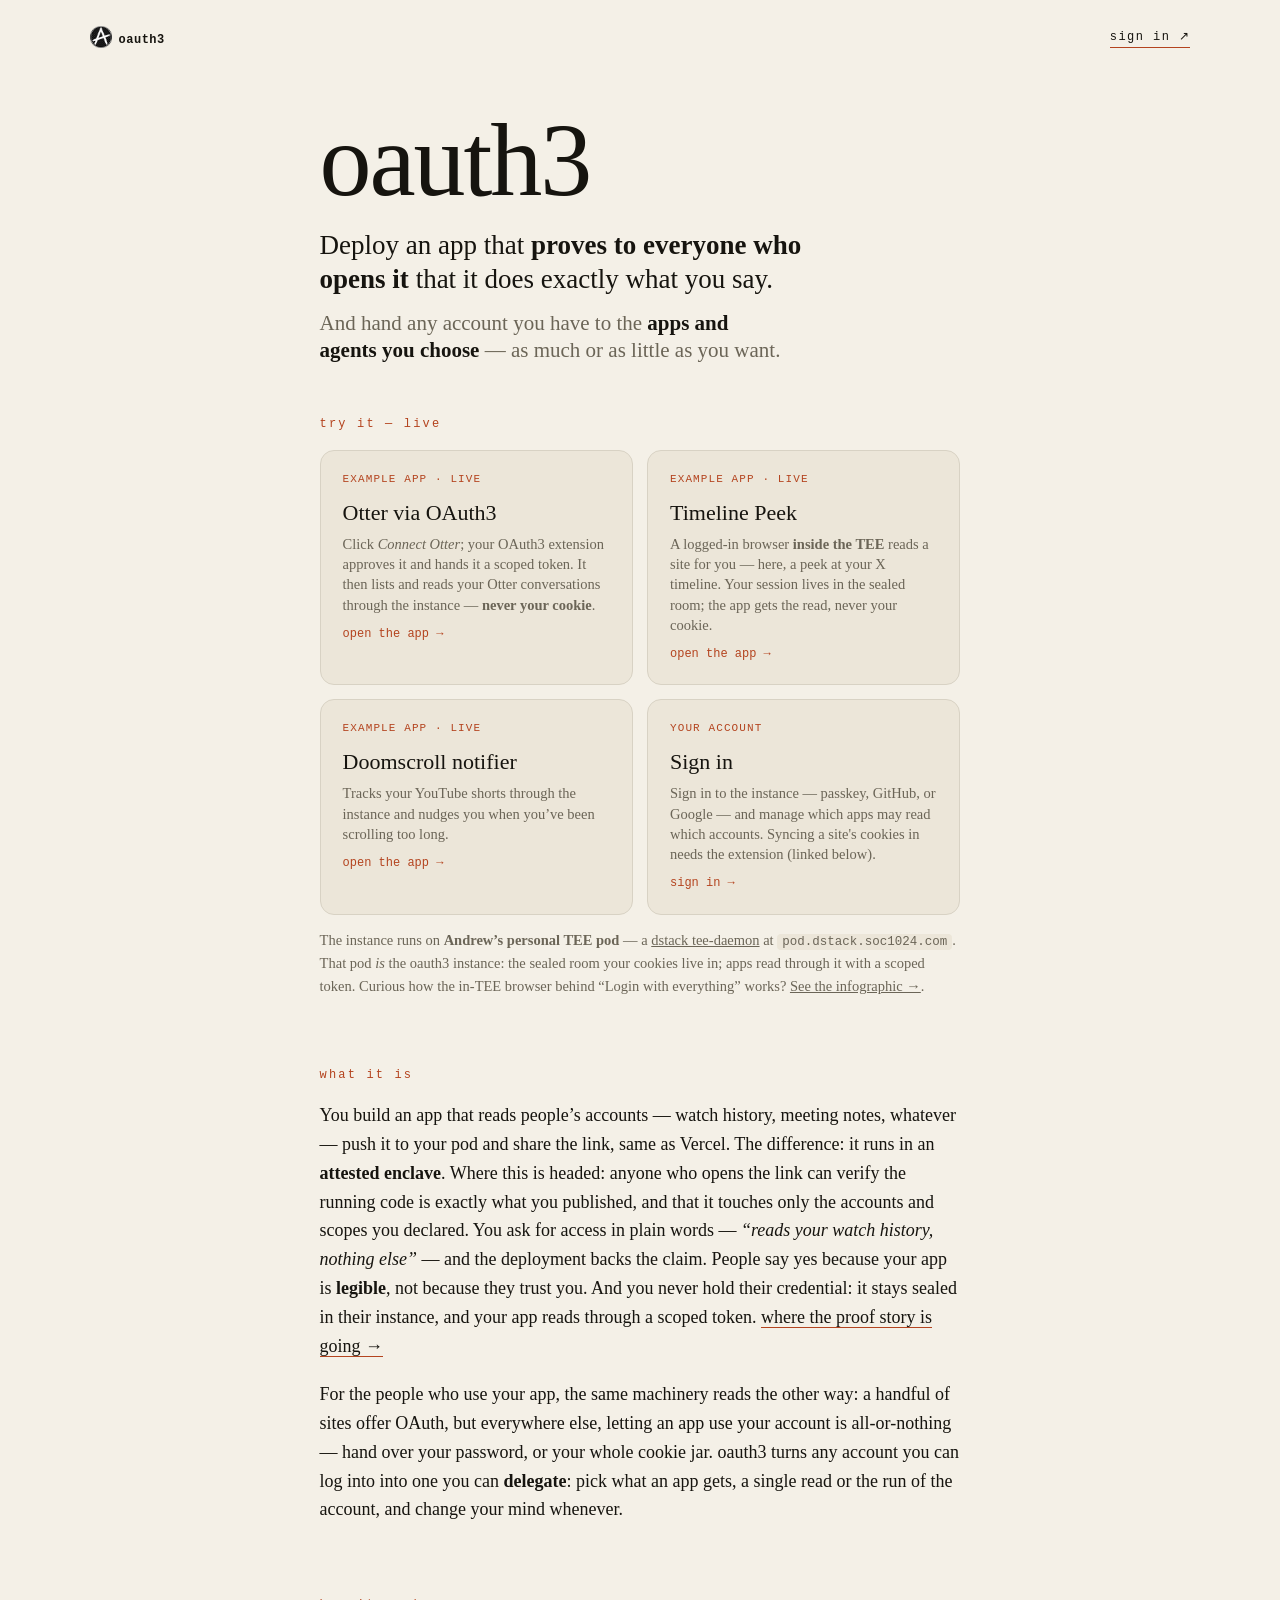
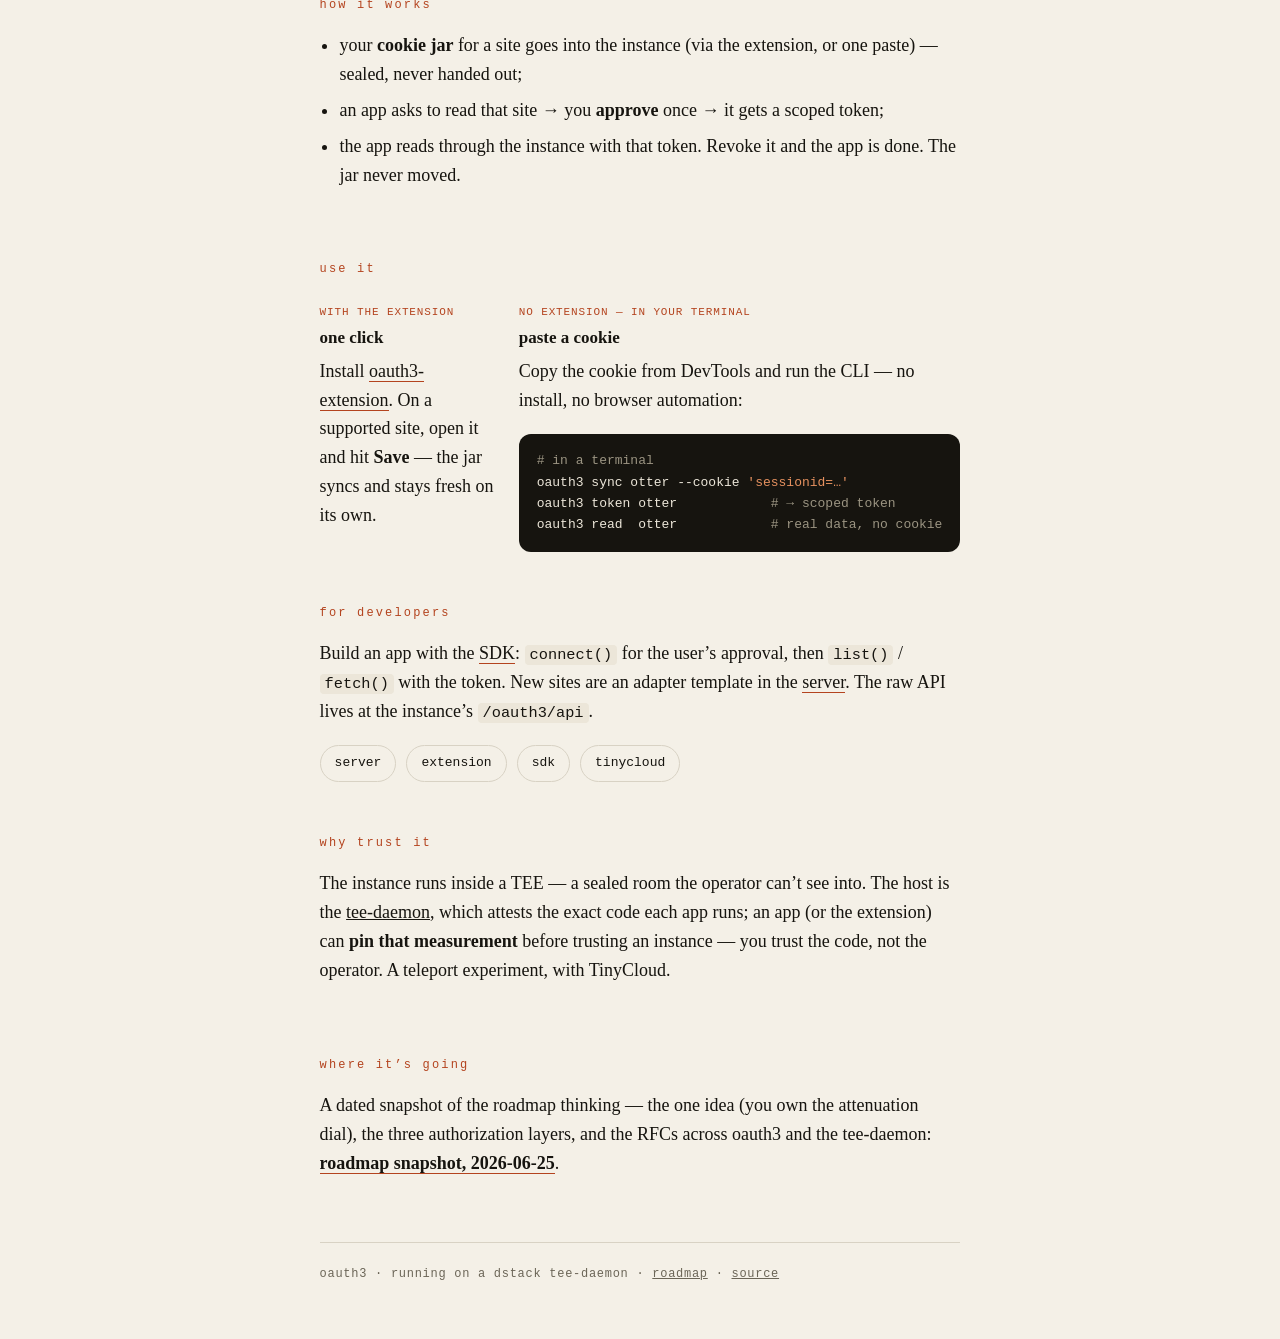
==== commit 89018222: "landing: fix mislabeled card — the timeline-peek card was named 'Login with everything' The card lin" ====
--- a/docs/index.html
+++ b/docs/index.html
@@ -3,211 +3,140 @@
 <head>
 <meta charset="utf-8" />
 <meta name="viewport" content="width=device-width, initial-scale=1" />
-<title>oauth3 — read your accounts without surrendering your cookies</title>
+<title>oauth3 — deploy apps your users can verify</title>
 <link rel="icon" type="image/png" href="icon.png">
 <link rel="apple-touch-icon" href="icon.png">
-<meta name="description" content="OAuth3 lets apps read your accounts with a scoped, revocable token — never your raw cookies. Your cookies live in a TEE you control; apps read through it. Live demo: Otter Copilot." />
+<meta name="description" content="Deploy an app to a TEE pod that proves to everyone who opens it that it does exactly what you say. People delegate any account to the apps they choose, scoped and revocable. Live demo: Otter Copilot." />
 <meta property="og:title" content="oauth3" />
-<meta property="og:description" content="Apps read your accounts with a scoped, revocable token — never your cookies. Live demo: Otter Copilot, running in a TEE." />
+<meta property="og:description" content="Deploy an app to a TEE pod that proves to everyone who opens it that it does what you say. People delegate any account, scoped and revocable. Live demo: Otter Copilot." />
 <meta property="og:type" content="website" />
 <style>
-/* ===== tokens.css (watermelon classic) — inlined ===== */
-/* oauth3 / pod.dstack — design tokens
-   system: CONSTRUCTIVIST OVERPRINT — Rodchenko geometry printed as a two-ink riso.
-   primary inking: "watermelon classic"  ink1 #00838a (teal) · ink2 #ff48b0 (fluoro pink)
-   Re-ink an app by overriding --ink1/--ink2/--deep (+ dark variants); everything else derives. */
+  :root {
+    --ink: #16140f; --paper: #f4f0e7; --panel: #ece6d9; --faint: #6b6557;
+    --rule: #d8d2c4; --accent: #b4441f; --green: #3f7a3f;
+    --gutter: clamp(20px, 7vw, 130px);
+    --mono: ui-monospace, SFMono-Regular, Menlo, "Cascadia Code", monospace;
+  }
+  * { box-sizing: border-box; }
+  html { -webkit-text-size-adjust: 100%; scroll-behavior: smooth; }
+  body { margin: 0; background: var(--paper); color: var(--ink);
+    font-family: Georgia, "Iowan Old Style", "Times New Roman", serif;
+    font-size: 18px; line-height: 1.6; -webkit-font-smoothing: antialiased; }
+  a { color: inherit; }
+  .wrap { max-width: 820px; margin: 0 auto; padding: 0 var(--gutter); }
 
-:root {
-  --ink1: #00838a;   /* teal — structure, primary actions, ok-status */
-  --ink2: #ff48b0;   /* fluoro pink — emphasis, danger, stamps, wedges */
-  --paper: #f8f7f3;
-  --deep: #123f43;        /* ink1 pulled toward black: body text + dark blocks */
-  --overprint: #00255f;   /* ink1 × ink2 multiply — free third color, decorative only */
+  header.top { display: flex; justify-content: space-between; align-items: center;
+    padding: 26px var(--gutter) 0; font-family: var(--mono); font-size: 12px;
+    letter-spacing: .12em; text-transform: lowercase; color: var(--faint); }
+  header.top .brand { color: var(--ink); font-weight: 600; letter-spacing: .04em; }
+  header.top a { text-decoration: none; border-bottom: 1px solid var(--accent); color: var(--ink); }
 
-  --bg: var(--paper);
-  --text: var(--deep);
-  --faint: color-mix(in srgb, var(--deep) 55%, var(--paper));
-  --rule: color-mix(in srgb, var(--deep) 16%, var(--paper));
-  --card: #fff;
-  --block: var(--deep);       /* evidence blocks (receipts, logs) */
-  --block-text: #f8f7f3;
-  --wash1: color-mix(in srgb, var(--ink1) 15%, var(--paper));
-  --wash2: color-mix(in srgb, var(--ink2) 17%, var(--paper));
-  --i1-text: #00676d;   /* inks deepened for small text on washes */
-  --i2-text: #c2187a;
-  --warn: #a8780c;      /* marigold — the ONLY third ink, stale/warn states only */
-  --warn-wash: color-mix(in srgb, #e0a41a 22%, var(--paper));
+  .hero { padding: 7vh 0 0; }
+  h1 { font-weight: 400; font-size: clamp(52px, 11vw, 104px); line-height: .9;
+    letter-spacing: -.02em; margin: 0; text-transform: lowercase; }
+  .tagline { font-size: clamp(20px, 3vw, 27px); line-height: 1.25; margin: 22px 0 0; max-width: 18em; }
+  .tagline b { font-weight: 600; }
+  .tagline.sub { font-size: clamp(17px, 2.4vw, 21px); color: var(--faint); margin-top: 14px; max-width: 22em; }
+  .tagline.sub b { color: var(--ink); }
 
-  --sans: "Helvetica Neue", Arial, sans-serif;                /* UI body */
-  --cond: "Arial Narrow", "Helvetica Neue", sans-serif;       /* display: 800 uppercase */
-  --mono: ui-monospace, SFMono-Regular, Menlo, monospace;     /* anything verifiable */
+  section.block { padding: 52px 0 0; }
+  h2 { font-family: var(--mono); font-weight: 500; font-size: 12px; letter-spacing: .18em;
+    text-transform: lowercase; color: var(--accent); margin: 0 0 16px; }
+  p { margin: 0 0 1.1em; } strong { font-weight: 600; } em { font-style: italic; }
+  ul { margin: 0 0 1em; padding-left: 1.1em; } li { margin: 0 0 .4em; }
 
-  --off: 1px;   /* misregistration offset — NEVER larger, display text ≥19px only */
-}
+  /* live app cards */
+  .cards { display: grid; grid-template-columns: 1fr 1fr; gap: 14px; }
+  @media (max-width: 620px) { .cards { grid-template-columns: 1fr; } }
+  .card { display: block; text-decoration: none; background: var(--panel);
+    border: 1px solid var(--rule); border-radius: 14px; padding: 20px 22px;
+    transition: border-color .15s, transform .15s; }
+  .card:hover { border-color: var(--accent); transform: translateY(-2px); }
+  .card .lbl { font-family: var(--mono); font-size: 11px; letter-spacing: .1em;
+    text-transform: uppercase; color: var(--accent); }
+  .card .name { font-size: 22px; margin: 6px 0 4px; }
+  .card .desc { font-size: 14.5px; color: var(--faint); line-height: 1.4; }
+  .card .go { font-family: var(--mono); font-size: 12px; color: var(--accent); margin-top: 10px; }
+  .podnote { font-size: 14.5px; color: var(--faint); margin-top: 14px; }
+  .podnote code { font-family: var(--mono); font-size: 12.5px; }
 
-/* dark register — same inks brightened on marine-black; multiply blends die on dark
-   grounds, so overlap devices use solid layering there (components handle it) */
-@media (prefers-color-scheme: dark) { :root {
-  --ink1: #2fbdc4; --ink2: #ff5fbb;
-  --paper: #0e1f21; --deep: #081517;
-  --bg: #0e1f21; --text: #e9f0ee;
-  --faint: color-mix(in srgb, #e9f0ee 55%, #0e1f21);
-  --rule: color-mix(in srgb, #e9f0ee 14%, #0e1f21);
-  --card: #142829; --block: #081517; --block-text: #e9f0ee;
-  --wash1: color-mix(in srgb, #2fbdc4 20%, #0e1f21);
-  --wash2: color-mix(in srgb, #ff5fbb 20%, #0e1f21);
-  --i1-text: #5fd3d9; --i2-text: #ff8ccb;
-  --warn: #e0b34a; --warn-wash: color-mix(in srgb, #e0a41a 18%, #0e1f21);
-} }
-:root[data-theme="dark"] {
-  --ink1: #2fbdc4; --ink2: #ff5fbb;
-  --paper: #0e1f21; --deep: #081517;
-  --bg: #0e1f21; --text: #e9f0ee;
-  --faint: color-mix(in srgb, #e9f0ee 55%, #0e1f21);
-  --rule: color-mix(in srgb, #e9f0ee 14%, #0e1f21);
-  --card: #142829; --block: #081517; --block-text: #e9f0ee;
-  --wash1: color-mix(in srgb, #2fbdc4 20%, #0e1f21);
-  --wash2: color-mix(in srgb, #ff5fbb 20%, #0e1f21);
-  --i1-text: #5fd3d9; --i2-text: #ff8ccb;
-  --warn: #e0b34a; --warn-wash: color-mix(in srgb, #e0a41a 18%, #0e1f21);
-}
-:root[data-theme="light"] {
-  --ink1: #00838a; --ink2: #ff48b0;
-  --paper: #f8f7f3; --deep: #123f43;
-  --bg: #f8f7f3; --text: #123f43;
-  --faint: color-mix(in srgb, #123f43 55%, #f8f7f3);
-  --rule: color-mix(in srgb, #123f43 16%, #f8f7f3);
-  --card: #fff; --block: #123f43; --block-text: #f8f7f3;
-  --wash1: color-mix(in srgb, #00838a 15%, #f8f7f3);
-  --wash2: color-mix(in srgb, #ff48b0 17%, #f8f7f3);
-  --i1-text: #00676d; --i2-text: #c2187a;
-  --warn: #a8780c; --warn-wash: color-mix(in srgb, #e0a41a 22%, #f8f7f3);
-}
+  pre { background: var(--ink); color: #ece6d9; border-radius: 12px; padding: 16px 18px;
+    overflow-x: auto; font-family: var(--mono); font-size: 13px; line-height: 1.65; margin: 8px 0 0; }
+  pre .c { color: #9b9482; } pre .a { color: #e6915f; }
+  code { font-family: var(--mono); font-size: .85em; background: var(--panel); padding: 1px 5px; border-radius: 4px; }
 
-/* ===== components.css — inlined ===== */
-body { background: var(--bg); color: var(--text); font: 15px/1.6 var(--sans); }
-a { color: var(--i1-text); }
-:focus-visible { outline: 2px solid var(--ink2); outline-offset: 2px; }
-.display { font: 800 clamp(30px, 5.5vw, 54px)/0.94 var(--cond); text-transform: uppercase; margin: 0; color: var(--ink1); text-shadow: var(--off) var(--off) 0 var(--ink2); text-wrap: balance; }
-.label { font: 500 11px/1 var(--mono); letter-spacing: .16em; text-transform: lowercase; color: var(--faint); }
+  .two { display: grid; grid-template-columns: 1fr 1fr; gap: 22px; }
+  @media (max-width: 620px) { .two { grid-template-columns: 1fr; } }
+  .two h3 { font-size: 17px; margin: 0 0 6px; }
+  .pathtag { font-family: var(--mono); font-size: 11px; letter-spacing: .08em;
+    text-transform: uppercase; color: var(--accent); }
 
-/* ===== page (docs/index) ===== */
-:root { --gutter: clamp(20px, 7vw, 130px); }
-* { box-sizing: border-box; }
-html { -webkit-text-size-adjust: 100%; scroll-behavior: smooth; }
-body { margin: 0; }
-.wrap { max-width: 820px; margin: 0 auto; padding: 0 var(--gutter); }
+  table { width: 100%; border-collapse: collapse; font-size: 15px; }
+  td, th { text-align: left; padding: 9px 8px; border-bottom: 1px solid var(--rule); vertical-align: top; }
+  th { font-family: var(--mono); font-size: 10px; letter-spacing: .1em; text-transform: uppercase; color: var(--faint); }
+  td a { border-bottom: 1px solid var(--accent); text-decoration: none; }
 
-header.top { display: flex; justify-content: space-between; align-items: center;
-  padding: 26px var(--gutter) 0; }
-header.top .brand { display: inline-flex; align-items: center; gap: 8px;
-  font: 800 18px var(--sans); letter-spacing: -.01em; color: var(--text); }
-header.top .brand img { width: 24px; height: 24px; }
-header.top .brand b { color: var(--i2-text); font-weight: inherit; }
-header.top a { font: 500 12px var(--mono); letter-spacing: .12em; text-transform: lowercase;
-  color: var(--text); border-bottom: 2px solid var(--ink2); padding-bottom: 2px; text-decoration: none; }
+  .links { display: flex; flex-wrap: wrap; gap: 10px; margin-top: 18px;
+    font-family: var(--mono); font-size: 13px; text-transform: lowercase; }
+  .links a { text-decoration: none; border: 1px solid var(--rule); border-radius: 999px; padding: 7px 14px; }
+  .links a:hover { border-color: var(--ink); background: var(--ink); color: var(--paper); }
 
-.hero { padding: 7vh 0 0; }
-.hero h1 { font: 800 clamp(48px, 10vw, 92px)/0.92 var(--cond); text-transform: uppercase;
-  letter-spacing: -.01em; margin: 0; color: var(--ink1);
-  text-shadow: var(--off) var(--off) 0 var(--ink2); text-wrap: balance; }
-.tagline { font-size: clamp(19px, 2.5vw, 24px); line-height: 1.3; margin: 22px 0 0; max-width: 20em; }
-.tagline b { font-weight: 700; }
-
-section.sec { padding: 52px 0 0; }
-h2 { font: 500 12px var(--mono); letter-spacing: .18em; text-transform: lowercase;
-  color: var(--i2-text); margin: 0 0 16px; }
-p { margin: 0 0 1.1em; } strong { font-weight: 700; } em { font-style: italic; }
-ul { margin: 0 0 1em; padding-left: 1.1em; } li { margin: 0 0 .4em; }
-
-.cards { display: grid; grid-template-columns: 1fr 1fr; gap: 14px; }
-@media (max-width: 620px) { .cards { grid-template-columns: 1fr; } }
-a.card { display: block; background: var(--card); border: 2.5px solid var(--ink1);
-  padding: 18px 20px; color: var(--text); text-decoration: none;
-  transition: box-shadow .15s, transform .15s; }
-a.card:hover { box-shadow: 4px 4px 0 var(--ink2); transform: translate(-2px, -2px); }
-.card .lbl { font: 500 11px var(--mono); letter-spacing: .12em; text-transform: uppercase; color: var(--i2-text); }
-.card .name { font: 800 20px var(--cond); text-transform: uppercase; letter-spacing: .02em; margin: 6px 0 4px; }
-.card .desc { font-size: 14.5px; line-height: 1.45; opacity: .85; }
-.card .go { font: 500 12px var(--mono); color: var(--i1-text); margin-top: 10px; }
-.podnote { background: var(--wash1); border-left: 6px solid var(--ink1); padding: 12px 14px;
-  font-size: 14.5px; margin-top: 16px; }
-.podnote code { font: 12.5px var(--mono); background: none; padding: 0; color: var(--i1-text); }
-
-/* dark <pre> code block → evidence-block treatment; inline code → mono chip */
-pre { background: var(--block); color: var(--block-text); border-left: 12px solid var(--ink2);
-  padding: 16px 20px; overflow-x: auto; font: 13px/1.7 var(--mono); margin: 8px 0 0; }
-pre .c { color: color-mix(in srgb, var(--block-text) 55%, var(--block)); }
-pre .a { color: color-mix(in srgb, var(--ink2) 60%, #fff); }
-code { font: 12.5px var(--mono); background: var(--wash1); color: var(--i1-text); padding: 1px 5px; }
-
-.two { display: grid; grid-template-columns: 1fr 1fr; gap: 22px; }
-@media (max-width: 620px) { .two { grid-template-columns: 1fr; } }
-.two h3 { font: 800 17px var(--cond); text-transform: uppercase; margin: 0 0 6px; }
-.pathtag { font: 500 11px var(--mono); letter-spacing: .1em; text-transform: uppercase; color: var(--i2-text); }
-
-table { width: 100%; border-collapse: collapse; font-size: 15px; }
-td, th { text-align: left; padding: 9px 8px; border-bottom: 1px solid var(--rule); vertical-align: top; }
-th { font: 500 10px var(--mono); letter-spacing: .1em; text-transform: uppercase; color: var(--faint); }
-td a { border-bottom: 1px solid var(--ink2); }
-
-.links { display: flex; flex-wrap: wrap; gap: 10px; margin-top: 18px; }
-.links a { font: 800 13px var(--cond); text-transform: uppercase; letter-spacing: .1em;
-  color: var(--i1-text); border: 2px solid var(--ink1); padding: 8px 14px; text-decoration: none; }
-.links a:hover { background: var(--ink1); color: #fff; }
-
-footer { margin-top: 64px; padding: 22px 0 56px; border-top: 1px solid var(--rule);
-  font: 500 12px var(--mono); color: var(--faint); text-transform: lowercase; letter-spacing: .06em; }
-footer a { color: var(--faint); }
-
-/* inline accent links: body-ink text, ink2 underline (replaces the old rust --accent) */
-a.lnk { color: var(--text); border-bottom: 1px solid var(--ink2); text-decoration: none; }
+  footer { margin-top: 64px; padding: 22px 0 56px; border-top: 1px solid var(--rule);
+    font-family: var(--mono); font-size: 12px; color: var(--faint); text-transform: lowercase; letter-spacing: .06em; }
 </style>
 </head>
 <body>
   <header class="top">
-    <span class="brand"><img src="icon.png" alt="" width="22" height="22" style="vertical-align:-5px;margin-right:7px">oauth<b>3</b></span>
-    <a href="https://dstack-pod.soc1024.com/oauth3/login">sign in ↗</a>
+    <span class="brand"><img src="icon.png" alt="" width="22" height="22" style="vertical-align:-5px;margin-right:7px">oauth3</span>
+    <a href="https://pod.dstack.soc1024.com/oauth3/login">sign in ↗</a>
   </header>
 
   <main class="wrap">
     <section class="hero">
       <h1>oauth3</h1>
-      <p class="tagline">Let apps read your accounts with a <b>scoped, revocable token</b> &mdash; never your cookies.</p>
+      <p class="tagline">Deploy an app that <b>proves to everyone who opens it</b> that it does exactly what you say.</p>
+      <p class="tagline sub">And hand any account you have to the <b>apps and agents you choose</b> &mdash; as much or as little as you want.</p>
     </section>
 
     <!-- LIVE first: the actual demo on Andrew's pod -->
-    <section class="sec">
+    <section class="block">
       <h2>try it — live</h2>
       <div class="cards">
-        <a class="card" href="https://dstack-pod.soc1024.com/otterscope/">
+        <a class="card" href="https://pod.dstack.soc1024.com/otterscope/">
           <div class="lbl">example app · live</div>
           <div class="name">Otter via OAuth3</div>
           <div class="desc">Click <em>Connect Otter</em>; your OAuth3 extension approves it and hands it a scoped token. It then lists and reads your Otter conversations through the instance — <strong>never your cookie</strong>.</div>
           <div class="go">open the app →</div>
         </a>
-        <a class="card" href="https://dstack-pod.soc1024.com/feedling-web/">
+        <a class="card" href="https://pod.dstack.soc1024.com/timeline-peek/">
+          <div class="lbl">example app · live</div>
+          <div class="name">Timeline Peek</div>
+          <div class="desc">A logged-in browser <strong>inside the TEE</strong> reads a site for you — here, a peek at your X timeline. Your session lives in the sealed room; the app gets the read, never your cookie.</div>
+          <div class="go">open the app →</div>
+        </a>
+        <a class="card" href="https://pod.dstack.soc1024.com/feedling-web/">
           <div class="lbl">example app · live</div>
           <div class="name">Doomscroll notifier</div>
-          <div class="desc">Tracks your YouTube shorts and nudges you when you&rsquo;ve been scrolling too long.</div>
+          <div class="desc">Tracks your YouTube shorts through the instance and nudges you when you&rsquo;ve been scrolling too long.</div>
           <div class="go">open the app →</div>
         </a>
-        <a class="card" href="https://dstack-pod.soc1024.com/oauth3/login">
+        <a class="card" href="https://pod.dstack.soc1024.com/oauth3/login">
           <div class="lbl">your account</div>
           <div class="name">Sign in</div>
-          <div class="desc">Sign in to the instance with a key only you hold (did:key) and manage which apps may read which accounts. Needs the <a href="https://github.com/teleport-computer/oauth3-extension">extension</a>.</div>
+          <div class="desc">Sign in to the instance — passkey, GitHub, or Google — and manage which apps may read which accounts. Syncing a site's cookies in needs the extension (linked below).</div>
           <div class="go">sign in →</div>
         </a>
       </div>
-      <p class="podnote">The instance runs on <strong>Andrew&rsquo;s personal TEE pod</strong> — a <a href="https://dstack-pod.soc1024.com/">dstack tee-daemon</a> at <code>dstack-pod.soc1024.com</code>. That pod <em>is</em> the oauth3 instance: the sealed room your cookies live in; apps read through it with a scoped token.</p>
+      <p class="podnote">The instance runs on <strong>Andrew&rsquo;s personal TEE pod</strong> — a <a href="https://pod.dstack.soc1024.com/">dstack tee-daemon</a> at <code>pod.dstack.soc1024.com</code>. That pod <em>is</em> the oauth3 instance: the sealed room your cookies live in; apps read through it with a scoped token. Curious how the in-TEE browser behind &ldquo;Login with everything&rdquo; works? <a href="browser-container.html">See the infographic →</a>.</p>
     </section>
 
-    <section class="sec">
+    <section class="block">
       <h2>what it is</h2>
-      <p>Most of the web has no OAuth. To let an app use your account, you hand it your whole cookie jar — and everything that jar can do. oauth3 keeps the jar <strong>sealed in a TEE you control</strong> and hands each app only a <strong>narrow, revocable token</strong>: it can read what you approved, nothing more, and you can cut it off any time.</p>
+      <p>You build an app that reads people&rsquo;s accounts &mdash; watch history, meeting notes, whatever &mdash; push it to your pod and share the link, same as Vercel. The difference: it runs in an <strong>attested enclave</strong>. Where this is headed: anyone who opens the link can verify the running code is exactly what you published, and that it touches only the accounts and scopes you declared. You ask for access in plain words &mdash; <em>&ldquo;reads your watch history, nothing else&rdquo;</em> &mdash; and the deployment backs the claim. People say yes because your app is <strong>legible</strong>, not because they trust you. And you never hold their credential: it stays sealed in their instance, and your app reads through a scoped token. <a href="roadmap-2026-06-25.html" style="border-bottom:1px solid var(--accent);text-decoration:none">where the proof story is going &rarr;</a></p>
+      <p>For the people who use your app, the same machinery reads the other way: a handful of sites offer OAuth, but everywhere else, letting an app use your account is all-or-nothing &mdash; hand over your password, or your whole cookie jar. oauth3 turns any account you can log into into one you can <strong>delegate</strong>: pick what an app gets, a single read or the run of the account, and change your mind whenever.</p>
     </section>
 
-    <section class="sec">
+    <section class="block">
       <h2>how it works</h2>
       <ul>
         <li>your <strong>cookie jar</strong> for a site goes into the instance (via the extension, or one paste) — sealed, never handed out;</li>
@@ -216,13 +145,13 @@
       </ul>
     </section>
 
-    <section class="sec">
+    <section class="block">
       <h2>use it</h2>
       <div class="two">
         <div>
           <span class="pathtag">with the extension</span>
           <h3>one click</h3>
-          <p>Install <a class="lnk" href="https://github.com/teleport-computer/oauth3-extension">oauth3-extension</a>. On a supported site, open it and hit <strong>Save</strong> — the jar syncs and stays fresh on its own.</p>
+          <p>Install <a href="https://github.com/teleport-computer/oauth3-extension" style="border-bottom:1px solid var(--accent);text-decoration:none">oauth3-extension</a>. On a supported site, open it and hit <strong>Save</strong> — the jar syncs and stays fresh on its own.</p>
         </div>
         <div>
           <span class="pathtag">no extension — in your terminal</span>
@@ -236,9 +165,9 @@
       </div>
     </section>
 
-    <section class="sec">
+    <section class="block">
       <h2>for developers</h2>
-      <p>Build an app with the <a class="lnk" href="https://github.com/teleport-computer/oauth3-sdk">SDK</a>: <code>connect()</code> for the user&rsquo;s approval, then <code>list()</code> / <code>fetch()</code> with the token. New sites are an adapter template in the <a class="lnk" href="https://github.com/teleport-computer/oauth3-server">server</a>. The raw API lives at the instance&rsquo;s <code>/oauth3/api</code>.</p>
+      <p>Build an app with the <a href="https://github.com/teleport-computer/oauth3-sdk" style="border-bottom:1px solid var(--accent);text-decoration:none">SDK</a>: <code>connect()</code> for the user&rsquo;s approval, then <code>list()</code> / <code>fetch()</code> with the token. New sites are an adapter template in the <a href="https://github.com/teleport-computer/oauth3-server" style="border-bottom:1px solid var(--accent);text-decoration:none">server</a>. The raw API lives at the instance&rsquo;s <code>/oauth3/api</code>.</p>
       <nav class="links">
         <a href="https://github.com/teleport-computer/oauth3-server">server</a>
         <a href="https://github.com/teleport-computer/oauth3-extension">extension</a>
@@ -247,17 +176,17 @@
       </nav>
     </section>
 
-    <section class="sec">
+    <section class="block">
       <h2>why trust it</h2>
-      <p>The instance runs inside a TEE — a sealed room the operator can&rsquo;t see into. The host is the <a href="https://dstack-pod.soc1024.com/">tee-daemon</a>, which attests the exact code each app runs; an app (or the extension) can <strong>pin that measurement</strong> before trusting an instance — you trust the code, not the operator. A teleport experiment, with TinyCloud.</p>
+      <p>The instance runs inside a TEE — a sealed room the operator can&rsquo;t see into. The host is the <a href="https://pod.dstack.soc1024.com/">tee-daemon</a>, which attests the exact code each app runs; an app (or the extension) can <strong>pin that measurement</strong> before trusting an instance — you trust the code, not the operator. A teleport experiment, with TinyCloud.</p>
     </section>
 
-    <section class="sec">
+    <section class="block">
       <h2>where it&rsquo;s going</h2>
-      <p>A dated snapshot of the roadmap thinking — the one idea (you own the attenuation dial), the three authorization layers, and the RFCs across oauth3 and the tee-daemon: <a class="lnk" href="roadmap-2026-06-25.html"><strong>roadmap snapshot, 2026-06-25</strong></a>.</p>
+      <p>A dated snapshot of the roadmap thinking — the one idea (you own the attenuation dial), the three authorization layers, and the RFCs across oauth3 and the tee-daemon: <a href="roadmap-2026-06-25.html" style="border-bottom:1px solid var(--accent);text-decoration:none"><strong>roadmap snapshot, 2026-06-25</strong></a>.</p>
     </section>
 
-    <footer>oauth3 · running on a dstack tee-daemon · <a href="roadmap-2026-06-25.html">roadmap</a> · <a href="https://github.com/teleport-computer/oauth3-server">source</a></footer>
+    <footer>oauth3 · running on a dstack tee-daemon · <a href="roadmap-2026-06-25.html" style="color:var(--faint)">roadmap</a> · <a href="https://github.com/teleport-computer/oauth3-server" style="color:var(--faint)">source</a></footer>
   </main>
 </body>
 </html>
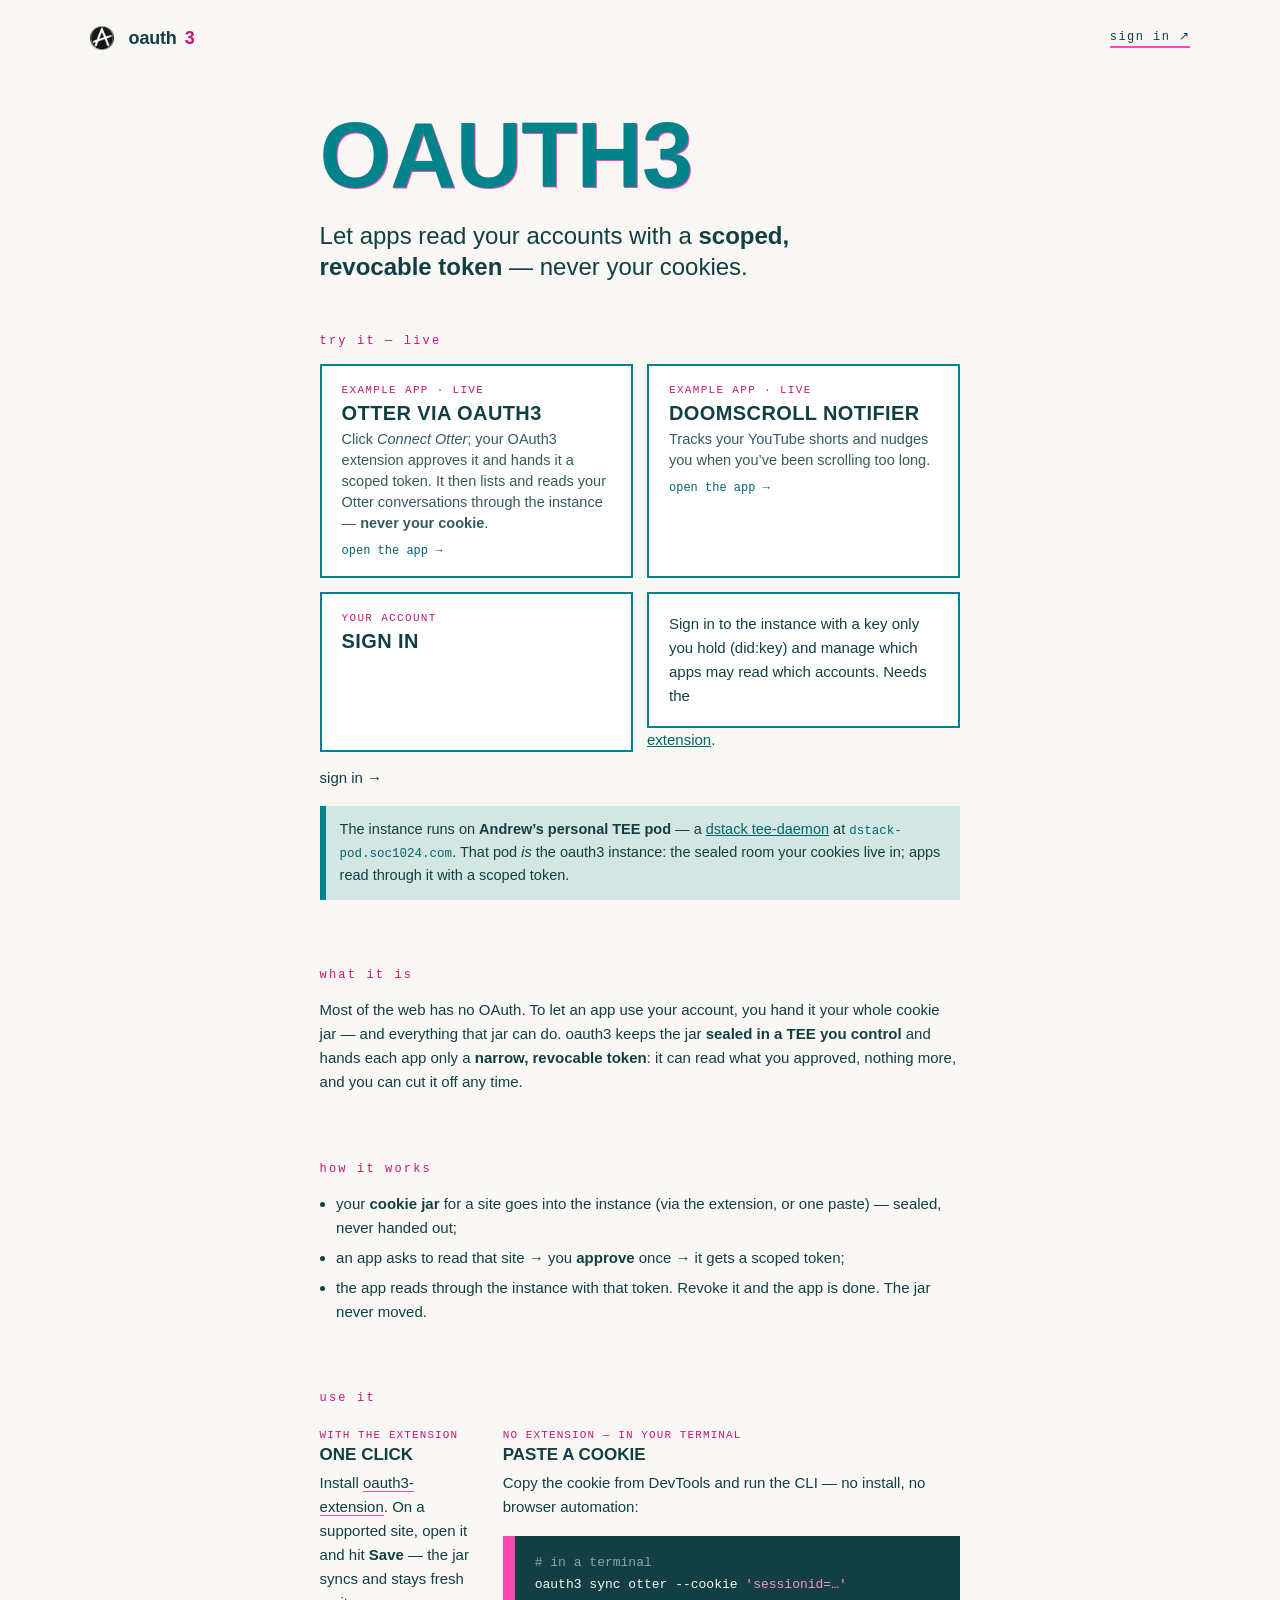
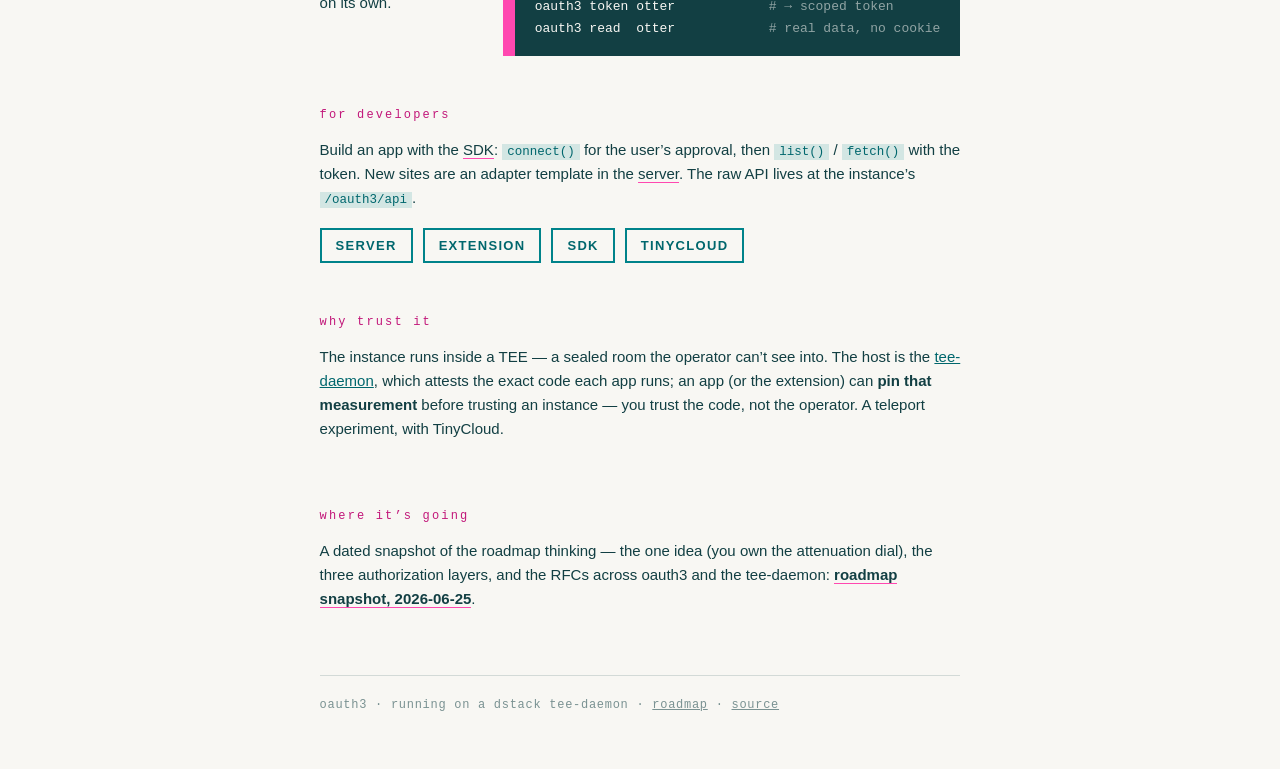
==== commit c3262c00: "merge staging into staging-oa-58; resolve design.ts add/add to the canonical version Both this PR an" ====
--- a/docs/index.html
+++ b/docs/index.html
@@ -3,140 +3,211 @@
 <head>
 <meta charset="utf-8" />
 <meta name="viewport" content="width=device-width, initial-scale=1" />
-<title>oauth3 — deploy apps your users can verify</title>
+<title>oauth3 — read your accounts without surrendering your cookies</title>
 <link rel="icon" type="image/png" href="icon.png">
 <link rel="apple-touch-icon" href="icon.png">
-<meta name="description" content="Deploy an app to a TEE pod that proves to everyone who opens it that it does exactly what you say. People delegate any account to the apps they choose, scoped and revocable. Live demo: Otter Copilot." />
+<meta name="description" content="OAuth3 lets apps read your accounts with a scoped, revocable token — never your raw cookies. Your cookies live in a TEE you control; apps read through it. Live demo: Otter Copilot." />
 <meta property="og:title" content="oauth3" />
-<meta property="og:description" content="Deploy an app to a TEE pod that proves to everyone who opens it that it does what you say. People delegate any account, scoped and revocable. Live demo: Otter Copilot." />
+<meta property="og:description" content="Apps read your accounts with a scoped, revocable token — never your cookies. Live demo: Otter Copilot, running in a TEE." />
 <meta property="og:type" content="website" />
 <style>
-  :root {
-    --ink: #16140f; --paper: #f4f0e7; --panel: #ece6d9; --faint: #6b6557;
-    --rule: #d8d2c4; --accent: #b4441f; --green: #3f7a3f;
-    --gutter: clamp(20px, 7vw, 130px);
-    --mono: ui-monospace, SFMono-Regular, Menlo, "Cascadia Code", monospace;
-  }
-  * { box-sizing: border-box; }
-  html { -webkit-text-size-adjust: 100%; scroll-behavior: smooth; }
-  body { margin: 0; background: var(--paper); color: var(--ink);
-    font-family: Georgia, "Iowan Old Style", "Times New Roman", serif;
-    font-size: 18px; line-height: 1.6; -webkit-font-smoothing: antialiased; }
-  a { color: inherit; }
-  .wrap { max-width: 820px; margin: 0 auto; padding: 0 var(--gutter); }
-
-  header.top { display: flex; justify-content: space-between; align-items: center;
-    padding: 26px var(--gutter) 0; font-family: var(--mono); font-size: 12px;
-    letter-spacing: .12em; text-transform: lowercase; color: var(--faint); }
-  header.top .brand { color: var(--ink); font-weight: 600; letter-spacing: .04em; }
-  header.top a { text-decoration: none; border-bottom: 1px solid var(--accent); color: var(--ink); }
-
-  .hero { padding: 7vh 0 0; }
-  h1 { font-weight: 400; font-size: clamp(52px, 11vw, 104px); line-height: .9;
-    letter-spacing: -.02em; margin: 0; text-transform: lowercase; }
-  .tagline { font-size: clamp(20px, 3vw, 27px); line-height: 1.25; margin: 22px 0 0; max-width: 18em; }
-  .tagline b { font-weight: 600; }
-  .tagline.sub { font-size: clamp(17px, 2.4vw, 21px); color: var(--faint); margin-top: 14px; max-width: 22em; }
-  .tagline.sub b { color: var(--ink); }
-
-  section.block { padding: 52px 0 0; }
-  h2 { font-family: var(--mono); font-weight: 500; font-size: 12px; letter-spacing: .18em;
-    text-transform: lowercase; color: var(--accent); margin: 0 0 16px; }
-  p { margin: 0 0 1.1em; } strong { font-weight: 600; } em { font-style: italic; }
-  ul { margin: 0 0 1em; padding-left: 1.1em; } li { margin: 0 0 .4em; }
-
-  /* live app cards */
-  .cards { display: grid; grid-template-columns: 1fr 1fr; gap: 14px; }
-  @media (max-width: 620px) { .cards { grid-template-columns: 1fr; } }
-  .card { display: block; text-decoration: none; background: var(--panel);
-    border: 1px solid var(--rule); border-radius: 14px; padding: 20px 22px;
-    transition: border-color .15s, transform .15s; }
-  .card:hover { border-color: var(--accent); transform: translateY(-2px); }
-  .card .lbl { font-family: var(--mono); font-size: 11px; letter-spacing: .1em;
-    text-transform: uppercase; color: var(--accent); }
-  .card .name { font-size: 22px; margin: 6px 0 4px; }
-  .card .desc { font-size: 14.5px; color: var(--faint); line-height: 1.4; }
-  .card .go { font-family: var(--mono); font-size: 12px; color: var(--accent); margin-top: 10px; }
-  .podnote { font-size: 14.5px; color: var(--faint); margin-top: 14px; }
-  .podnote code { font-family: var(--mono); font-size: 12.5px; }
-
-  pre { background: var(--ink); color: #ece6d9; border-radius: 12px; padding: 16px 18px;
-    overflow-x: auto; font-family: var(--mono); font-size: 13px; line-height: 1.65; margin: 8px 0 0; }
-  pre .c { color: #9b9482; } pre .a { color: #e6915f; }
-  code { font-family: var(--mono); font-size: .85em; background: var(--panel); padding: 1px 5px; border-radius: 4px; }
-
-  .two { display: grid; grid-template-columns: 1fr 1fr; gap: 22px; }
-  @media (max-width: 620px) { .two { grid-template-columns: 1fr; } }
-  .two h3 { font-size: 17px; margin: 0 0 6px; }
-  .pathtag { font-family: var(--mono); font-size: 11px; letter-spacing: .08em;
-    text-transform: uppercase; color: var(--accent); }
-
-  table { width: 100%; border-collapse: collapse; font-size: 15px; }
-  td, th { text-align: left; padding: 9px 8px; border-bottom: 1px solid var(--rule); vertical-align: top; }
-  th { font-family: var(--mono); font-size: 10px; letter-spacing: .1em; text-transform: uppercase; color: var(--faint); }
-  td a { border-bottom: 1px solid var(--accent); text-decoration: none; }
-
-  .links { display: flex; flex-wrap: wrap; gap: 10px; margin-top: 18px;
-    font-family: var(--mono); font-size: 13px; text-transform: lowercase; }
-  .links a { text-decoration: none; border: 1px solid var(--rule); border-radius: 999px; padding: 7px 14px; }
-  .links a:hover { border-color: var(--ink); background: var(--ink); color: var(--paper); }
-
-  footer { margin-top: 64px; padding: 22px 0 56px; border-top: 1px solid var(--rule);
-    font-family: var(--mono); font-size: 12px; color: var(--faint); text-transform: lowercase; letter-spacing: .06em; }
+/* ===== tokens.css (watermelon classic) — inlined ===== */
+/* oauth3 / pod.dstack — design tokens
+   system: CONSTRUCTIVIST OVERPRINT — Rodchenko geometry printed as a two-ink riso.
+   primary inking: "watermelon classic"  ink1 #00838a (teal) · ink2 #ff48b0 (fluoro pink)
+   Re-ink an app by overriding --ink1/--ink2/--deep (+ dark variants); everything else derives. */
+
+:root {
+  --ink1: #00838a;   /* teal — structure, primary actions, ok-status */
+  --ink2: #ff48b0;   /* fluoro pink — emphasis, danger, stamps, wedges */
+  --paper: #f8f7f3;
+  --deep: #123f43;        /* ink1 pulled toward black: body text + dark blocks */
+  --overprint: #00255f;   /* ink1 × ink2 multiply — free third color, decorative only */
+
+  --bg: var(--paper);
+  --text: var(--deep);
+  --faint: color-mix(in srgb, var(--deep) 55%, var(--paper));
+  --rule: color-mix(in srgb, var(--deep) 16%, var(--paper));
+  --card: #fff;
+  --block: var(--deep);       /* evidence blocks (receipts, logs) */
+  --block-text: #f8f7f3;
+  --wash1: color-mix(in srgb, var(--ink1) 15%, var(--paper));
+  --wash2: color-mix(in srgb, var(--ink2) 17%, var(--paper));
+  --i1-text: #00676d;   /* inks deepened for small text on washes */
+  --i2-text: #c2187a;
+  --warn: #a8780c;      /* marigold — the ONLY third ink, stale/warn states only */
+  --warn-wash: color-mix(in srgb, #e0a41a 22%, var(--paper));
+
+  --sans: "Helvetica Neue", Arial, sans-serif;                /* UI body */
+  --cond: "Arial Narrow", "Helvetica Neue", sans-serif;       /* display: 800 uppercase */
+  --mono: ui-monospace, SFMono-Regular, Menlo, monospace;     /* anything verifiable */
+
+  --off: 1px;   /* misregistration offset — NEVER larger, display text ≥19px only */
+}
+
+/* dark register — same inks brightened on marine-black; multiply blends die on dark
+   grounds, so overlap devices use solid layering there (components handle it) */
+@media (prefers-color-scheme: dark) { :root {
+  --ink1: #2fbdc4; --ink2: #ff5fbb;
+  --paper: #0e1f21; --deep: #081517;
+  --bg: #0e1f21; --text: #e9f0ee;
+  --faint: color-mix(in srgb, #e9f0ee 55%, #0e1f21);
+  --rule: color-mix(in srgb, #e9f0ee 14%, #0e1f21);
+  --card: #142829; --block: #081517; --block-text: #e9f0ee;
+  --wash1: color-mix(in srgb, #2fbdc4 20%, #0e1f21);
+  --wash2: color-mix(in srgb, #ff5fbb 20%, #0e1f21);
+  --i1-text: #5fd3d9; --i2-text: #ff8ccb;
+  --warn: #e0b34a; --warn-wash: color-mix(in srgb, #e0a41a 18%, #0e1f21);
+} }
+:root[data-theme="dark"] {
+  --ink1: #2fbdc4; --ink2: #ff5fbb;
+  --paper: #0e1f21; --deep: #081517;
+  --bg: #0e1f21; --text: #e9f0ee;
+  --faint: color-mix(in srgb, #e9f0ee 55%, #0e1f21);
+  --rule: color-mix(in srgb, #e9f0ee 14%, #0e1f21);
+  --card: #142829; --block: #081517; --block-text: #e9f0ee;
+  --wash1: color-mix(in srgb, #2fbdc4 20%, #0e1f21);
+  --wash2: color-mix(in srgb, #ff5fbb 20%, #0e1f21);
+  --i1-text: #5fd3d9; --i2-text: #ff8ccb;
+  --warn: #e0b34a; --warn-wash: color-mix(in srgb, #e0a41a 18%, #0e1f21);
+}
+:root[data-theme="light"] {
+  --ink1: #00838a; --ink2: #ff48b0;
+  --paper: #f8f7f3; --deep: #123f43;
+  --bg: #f8f7f3; --text: #123f43;
+  --faint: color-mix(in srgb, #123f43 55%, #f8f7f3);
+  --rule: color-mix(in srgb, #123f43 16%, #f8f7f3);
+  --card: #fff; --block: #123f43; --block-text: #f8f7f3;
+  --wash1: color-mix(in srgb, #00838a 15%, #f8f7f3);
+  --wash2: color-mix(in srgb, #ff48b0 17%, #f8f7f3);
+  --i1-text: #00676d; --i2-text: #c2187a;
+  --warn: #a8780c; --warn-wash: color-mix(in srgb, #e0a41a 22%, #f8f7f3);
+}
+
+/* ===== components.css — inlined ===== */
+body { background: var(--bg); color: var(--text); font: 15px/1.6 var(--sans); }
+a { color: var(--i1-text); }
+:focus-visible { outline: 2px solid var(--ink2); outline-offset: 2px; }
+.display { font: 800 clamp(30px, 5.5vw, 54px)/0.94 var(--cond); text-transform: uppercase; margin: 0; color: var(--ink1); text-shadow: var(--off) var(--off) 0 var(--ink2); text-wrap: balance; }
+.label { font: 500 11px/1 var(--mono); letter-spacing: .16em; text-transform: lowercase; color: var(--faint); }
+
+/* ===== page (docs/index) ===== */
+:root { --gutter: clamp(20px, 7vw, 130px); }
+* { box-sizing: border-box; }
+html { -webkit-text-size-adjust: 100%; scroll-behavior: smooth; }
+body { margin: 0; }
+.wrap { max-width: 820px; margin: 0 auto; padding: 0 var(--gutter); }
+
+header.top { display: flex; justify-content: space-between; align-items: center;
+  padding: 26px var(--gutter) 0; }
+header.top .brand { display: inline-flex; align-items: center; gap: 8px;
+  font: 800 18px var(--sans); letter-spacing: -.01em; color: var(--text); }
+header.top .brand img { width: 24px; height: 24px; }
+header.top .brand b { color: var(--i2-text); font-weight: inherit; }
+header.top a { font: 500 12px var(--mono); letter-spacing: .12em; text-transform: lowercase;
+  color: var(--text); border-bottom: 2px solid var(--ink2); padding-bottom: 2px; text-decoration: none; }
+
+.hero { padding: 7vh 0 0; }
+.hero h1 { font: 800 clamp(48px, 10vw, 92px)/0.92 var(--cond); text-transform: uppercase;
+  letter-spacing: -.01em; margin: 0; color: var(--ink1);
+  text-shadow: var(--off) var(--off) 0 var(--ink2); text-wrap: balance; }
+.tagline { font-size: clamp(19px, 2.5vw, 24px); line-height: 1.3; margin: 22px 0 0; max-width: 20em; }
+.tagline b { font-weight: 700; }
+
+section.sec { padding: 52px 0 0; }
+h2 { font: 500 12px var(--mono); letter-spacing: .18em; text-transform: lowercase;
+  color: var(--i2-text); margin: 0 0 16px; }
+p { margin: 0 0 1.1em; } strong { font-weight: 700; } em { font-style: italic; }
+ul { margin: 0 0 1em; padding-left: 1.1em; } li { margin: 0 0 .4em; }
+
+.cards { display: grid; grid-template-columns: 1fr 1fr; gap: 14px; }
+@media (max-width: 620px) { .cards { grid-template-columns: 1fr; } }
+a.card { display: block; background: var(--card); border: 2.5px solid var(--ink1);
+  padding: 18px 20px; color: var(--text); text-decoration: none;
+  transition: box-shadow .15s, transform .15s; }
+a.card:hover { box-shadow: 4px 4px 0 var(--ink2); transform: translate(-2px, -2px); }
+.card .lbl { font: 500 11px var(--mono); letter-spacing: .12em; text-transform: uppercase; color: var(--i2-text); }
+.card .name { font: 800 20px var(--cond); text-transform: uppercase; letter-spacing: .02em; margin: 6px 0 4px; }
+.card .desc { font-size: 14.5px; line-height: 1.45; opacity: .85; }
+.card .go { font: 500 12px var(--mono); color: var(--i1-text); margin-top: 10px; }
+.podnote { background: var(--wash1); border-left: 6px solid var(--ink1); padding: 12px 14px;
+  font-size: 14.5px; margin-top: 16px; }
+.podnote code { font: 12.5px var(--mono); background: none; padding: 0; color: var(--i1-text); }
+
+/* dark <pre> code block → evidence-block treatment; inline code → mono chip */
+pre { background: var(--block); color: var(--block-text); border-left: 12px solid var(--ink2);
+  padding: 16px 20px; overflow-x: auto; font: 13px/1.7 var(--mono); margin: 8px 0 0; }
+pre .c { color: color-mix(in srgb, var(--block-text) 55%, var(--block)); }
+pre .a { color: color-mix(in srgb, var(--ink2) 60%, #fff); }
+code { font: 12.5px var(--mono); background: var(--wash1); color: var(--i1-text); padding: 1px 5px; }
+
+.two { display: grid; grid-template-columns: 1fr 1fr; gap: 22px; }
+@media (max-width: 620px) { .two { grid-template-columns: 1fr; } }
+.two h3 { font: 800 17px var(--cond); text-transform: uppercase; margin: 0 0 6px; }
+.pathtag { font: 500 11px var(--mono); letter-spacing: .1em; text-transform: uppercase; color: var(--i2-text); }
+
+table { width: 100%; border-collapse: collapse; font-size: 15px; }
+td, th { text-align: left; padding: 9px 8px; border-bottom: 1px solid var(--rule); vertical-align: top; }
+th { font: 500 10px var(--mono); letter-spacing: .1em; text-transform: uppercase; color: var(--faint); }
+td a { border-bottom: 1px solid var(--ink2); }
+
+.links { display: flex; flex-wrap: wrap; gap: 10px; margin-top: 18px; }
+.links a { font: 800 13px var(--cond); text-transform: uppercase; letter-spacing: .1em;
+  color: var(--i1-text); border: 2px solid var(--ink1); padding: 8px 14px; text-decoration: none; }
+.links a:hover { background: var(--ink1); color: #fff; }
+
+footer { margin-top: 64px; padding: 22px 0 56px; border-top: 1px solid var(--rule);
+  font: 500 12px var(--mono); color: var(--faint); text-transform: lowercase; letter-spacing: .06em; }
+footer a { color: var(--faint); }
+
+/* inline accent links: body-ink text, ink2 underline (replaces the old rust --accent) */
+a.lnk { color: var(--text); border-bottom: 1px solid var(--ink2); text-decoration: none; }
 </style>
 </head>
 <body>
   <header class="top">
-    <span class="brand"><img src="icon.png" alt="" width="22" height="22" style="vertical-align:-5px;margin-right:7px">oauth3</span>
-    <a href="https://pod.dstack.soc1024.com/oauth3/login">sign in ↗</a>
+    <span class="brand"><img src="icon.png" alt="" width="22" height="22" style="vertical-align:-5px;margin-right:7px">oauth<b>3</b></span>
+    <a href="https://dstack-pod.soc1024.com/oauth3/login">sign in ↗</a>
   </header>
 
   <main class="wrap">
     <section class="hero">
       <h1>oauth3</h1>
-      <p class="tagline">Deploy an app that <b>proves to everyone who opens it</b> that it does exactly what you say.</p>
-      <p class="tagline sub">And hand any account you have to the <b>apps and agents you choose</b> &mdash; as much or as little as you want.</p>
+      <p class="tagline">Let apps read your accounts with a <b>scoped, revocable token</b> &mdash; never your cookies.</p>
     </section>
 
     <!-- LIVE first: the actual demo on Andrew's pod -->
-    <section class="block">
+    <section class="sec">
       <h2>try it — live</h2>
       <div class="cards">
-        <a class="card" href="https://pod.dstack.soc1024.com/otterscope/">
+        <a class="card" href="https://dstack-pod.soc1024.com/otterscope/">
           <div class="lbl">example app · live</div>
           <div class="name">Otter via OAuth3</div>
           <div class="desc">Click <em>Connect Otter</em>; your OAuth3 extension approves it and hands it a scoped token. It then lists and reads your Otter conversations through the instance — <strong>never your cookie</strong>.</div>
           <div class="go">open the app →</div>
         </a>
-        <a class="card" href="https://pod.dstack.soc1024.com/timeline-peek/">
+        <a class="card" href="https://dstack-pod.soc1024.com/feedling-web/">
           <div class="lbl">example app · live</div>
-          <div class="name">Timeline Peek</div>
-          <div class="desc">A logged-in browser <strong>inside the TEE</strong> reads a site for you — here, a peek at your X timeline. Your session lives in the sealed room; the app gets the read, never your cookie.</div>
+          <div class="name">Doomscroll notifier</div>
+          <div class="desc">Tracks your YouTube shorts and nudges you when you&rsquo;ve been scrolling too long.</div>
           <div class="go">open the app →</div>
         </a>
-        <a class="card" href="https://pod.dstack.soc1024.com/feedling-web/">
-          <div class="lbl">example app · live</div>
-          <div class="name">Doomscroll notifier</div>
-          <div class="desc">Tracks your YouTube shorts through the instance and nudges you when you&rsquo;ve been scrolling too long.</div>
-          <div class="go">open the app →</div>
-        </a>
-        <a class="card" href="https://pod.dstack.soc1024.com/oauth3/login">
+        <a class="card" href="https://dstack-pod.soc1024.com/oauth3/login">
           <div class="lbl">your account</div>
           <div class="name">Sign in</div>
-          <div class="desc">Sign in to the instance — passkey, GitHub, or Google — and manage which apps may read which accounts. Syncing a site's cookies in needs the extension (linked below).</div>
+          <div class="desc">Sign in to the instance with a key only you hold (did:key) and manage which apps may read which accounts. Needs the <a href="https://github.com/teleport-computer/oauth3-extension">extension</a>.</div>
           <div class="go">sign in →</div>
         </a>
       </div>
-      <p class="podnote">The instance runs on <strong>Andrew&rsquo;s personal TEE pod</strong> — a <a href="https://pod.dstack.soc1024.com/">dstack tee-daemon</a> at <code>pod.dstack.soc1024.com</code>. That pod <em>is</em> the oauth3 instance: the sealed room your cookies live in; apps read through it with a scoped token. Curious how the in-TEE browser behind &ldquo;Login with everything&rdquo; works? <a href="browser-container.html">See the infographic →</a>.</p>
-    </section>
-
-    <section class="block">
+      <p class="podnote">The instance runs on <strong>Andrew&rsquo;s personal TEE pod</strong> — a <a href="https://dstack-pod.soc1024.com/">dstack tee-daemon</a> at <code>dstack-pod.soc1024.com</code>. That pod <em>is</em> the oauth3 instance: the sealed room your cookies live in; apps read through it with a scoped token.</p>
+    </section>
+
+    <section class="sec">
       <h2>what it is</h2>
-      <p>You build an app that reads people&rsquo;s accounts &mdash; watch history, meeting notes, whatever &mdash; push it to your pod and share the link, same as Vercel. The difference: it runs in an <strong>attested enclave</strong>. Where this is headed: anyone who opens the link can verify the running code is exactly what you published, and that it touches only the accounts and scopes you declared. You ask for access in plain words &mdash; <em>&ldquo;reads your watch history, nothing else&rdquo;</em> &mdash; and the deployment backs the claim. People say yes because your app is <strong>legible</strong>, not because they trust you. And you never hold their credential: it stays sealed in their instance, and your app reads through a scoped token. <a href="roadmap-2026-06-25.html" style="border-bottom:1px solid var(--accent);text-decoration:none">where the proof story is going &rarr;</a></p>
-      <p>For the people who use your app, the same machinery reads the other way: a handful of sites offer OAuth, but everywhere else, letting an app use your account is all-or-nothing &mdash; hand over your password, or your whole cookie jar. oauth3 turns any account you can log into into one you can <strong>delegate</strong>: pick what an app gets, a single read or the run of the account, and change your mind whenever.</p>
-    </section>
-
-    <section class="block">
+      <p>Most of the web has no OAuth. To let an app use your account, you hand it your whole cookie jar — and everything that jar can do. oauth3 keeps the jar <strong>sealed in a TEE you control</strong> and hands each app only a <strong>narrow, revocable token</strong>: it can read what you approved, nothing more, and you can cut it off any time.</p>
+    </section>
+
+    <section class="sec">
       <h2>how it works</h2>
       <ul>
         <li>your <strong>cookie jar</strong> for a site goes into the instance (via the extension, or one paste) — sealed, never handed out;</li>
@@ -145,13 +216,13 @@
       </ul>
     </section>
 
-    <section class="block">
+    <section class="sec">
       <h2>use it</h2>
       <div class="two">
         <div>
           <span class="pathtag">with the extension</span>
           <h3>one click</h3>
-          <p>Install <a href="https://github.com/teleport-computer/oauth3-extension" style="border-bottom:1px solid var(--accent);text-decoration:none">oauth3-extension</a>. On a supported site, open it and hit <strong>Save</strong> — the jar syncs and stays fresh on its own.</p>
+          <p>Install <a class="lnk" href="https://github.com/teleport-computer/oauth3-extension">oauth3-extension</a>. On a supported site, open it and hit <strong>Save</strong> — the jar syncs and stays fresh on its own.</p>
         </div>
         <div>
           <span class="pathtag">no extension — in your terminal</span>
@@ -165,9 +236,9 @@
       </div>
     </section>
 
-    <section class="block">
+    <section class="sec">
       <h2>for developers</h2>
-      <p>Build an app with the <a href="https://github.com/teleport-computer/oauth3-sdk" style="border-bottom:1px solid var(--accent);text-decoration:none">SDK</a>: <code>connect()</code> for the user&rsquo;s approval, then <code>list()</code> / <code>fetch()</code> with the token. New sites are an adapter template in the <a href="https://github.com/teleport-computer/oauth3-server" style="border-bottom:1px solid var(--accent);text-decoration:none">server</a>. The raw API lives at the instance&rsquo;s <code>/oauth3/api</code>.</p>
+      <p>Build an app with the <a class="lnk" href="https://github.com/teleport-computer/oauth3-sdk">SDK</a>: <code>connect()</code> for the user&rsquo;s approval, then <code>list()</code> / <code>fetch()</code> with the token. New sites are an adapter template in the <a class="lnk" href="https://github.com/teleport-computer/oauth3-server">server</a>. The raw API lives at the instance&rsquo;s <code>/oauth3/api</code>.</p>
       <nav class="links">
         <a href="https://github.com/teleport-computer/oauth3-server">server</a>
         <a href="https://github.com/teleport-computer/oauth3-extension">extension</a>
@@ -176,17 +247,17 @@
       </nav>
     </section>
 
-    <section class="block">
+    <section class="sec">
       <h2>why trust it</h2>
-      <p>The instance runs inside a TEE — a sealed room the operator can&rsquo;t see into. The host is the <a href="https://pod.dstack.soc1024.com/">tee-daemon</a>, which attests the exact code each app runs; an app (or the extension) can <strong>pin that measurement</strong> before trusting an instance — you trust the code, not the operator. A teleport experiment, with TinyCloud.</p>
-    </section>
-
-    <section class="block">
+      <p>The instance runs inside a TEE — a sealed room the operator can&rsquo;t see into. The host is the <a href="https://dstack-pod.soc1024.com/">tee-daemon</a>, which attests the exact code each app runs; an app (or the extension) can <strong>pin that measurement</strong> before trusting an instance — you trust the code, not the operator. A teleport experiment, with TinyCloud.</p>
+    </section>
+
+    <section class="sec">
       <h2>where it&rsquo;s going</h2>
-      <p>A dated snapshot of the roadmap thinking — the one idea (you own the attenuation dial), the three authorization layers, and the RFCs across oauth3 and the tee-daemon: <a href="roadmap-2026-06-25.html" style="border-bottom:1px solid var(--accent);text-decoration:none"><strong>roadmap snapshot, 2026-06-25</strong></a>.</p>
-    </section>
-
-    <footer>oauth3 · running on a dstack tee-daemon · <a href="roadmap-2026-06-25.html" style="color:var(--faint)">roadmap</a> · <a href="https://github.com/teleport-computer/oauth3-server" style="color:var(--faint)">source</a></footer>
+      <p>A dated snapshot of the roadmap thinking — the one idea (you own the attenuation dial), the three authorization layers, and the RFCs across oauth3 and the tee-daemon: <a class="lnk" href="roadmap-2026-06-25.html"><strong>roadmap snapshot, 2026-06-25</strong></a>.</p>
+    </section>
+
+    <footer>oauth3 · running on a dstack tee-daemon · <a href="roadmap-2026-06-25.html">roadmap</a> · <a href="https://github.com/teleport-computer/oauth3-server">source</a></footer>
   </main>
 </body>
 </html>
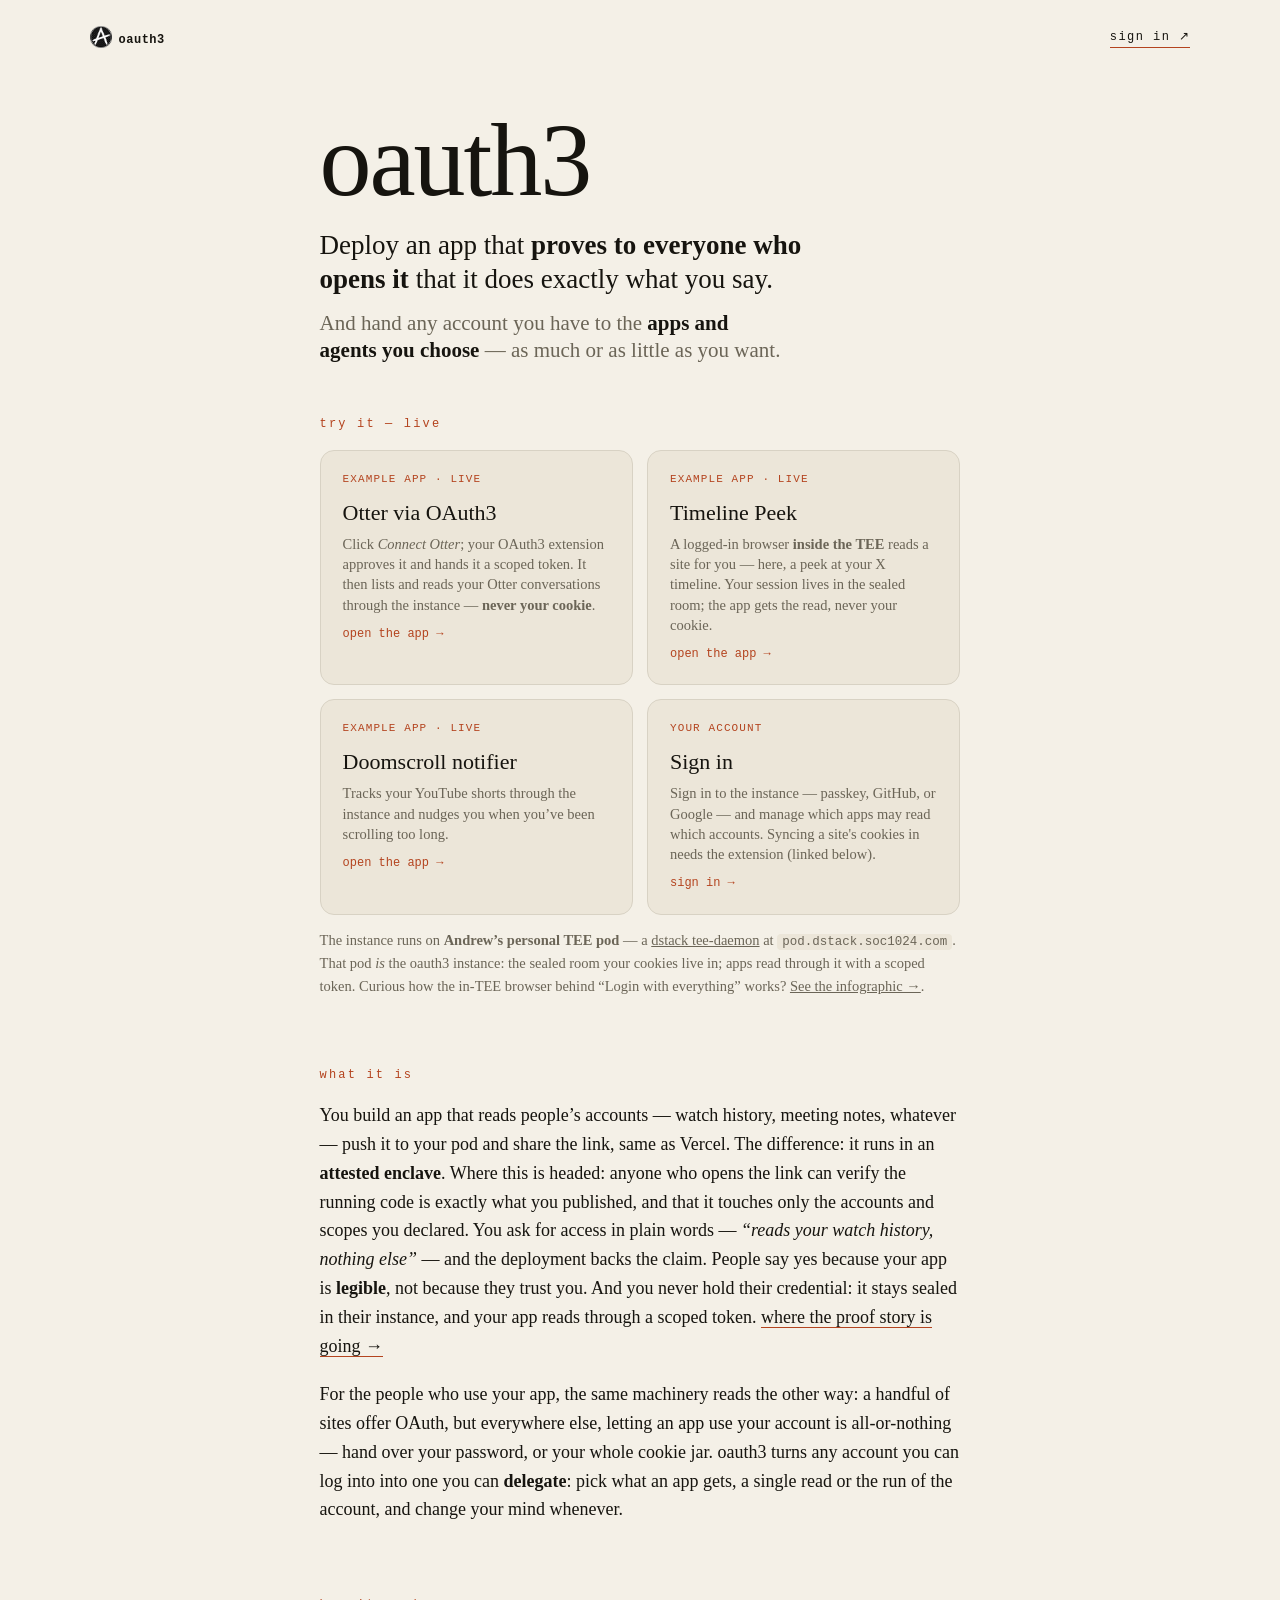
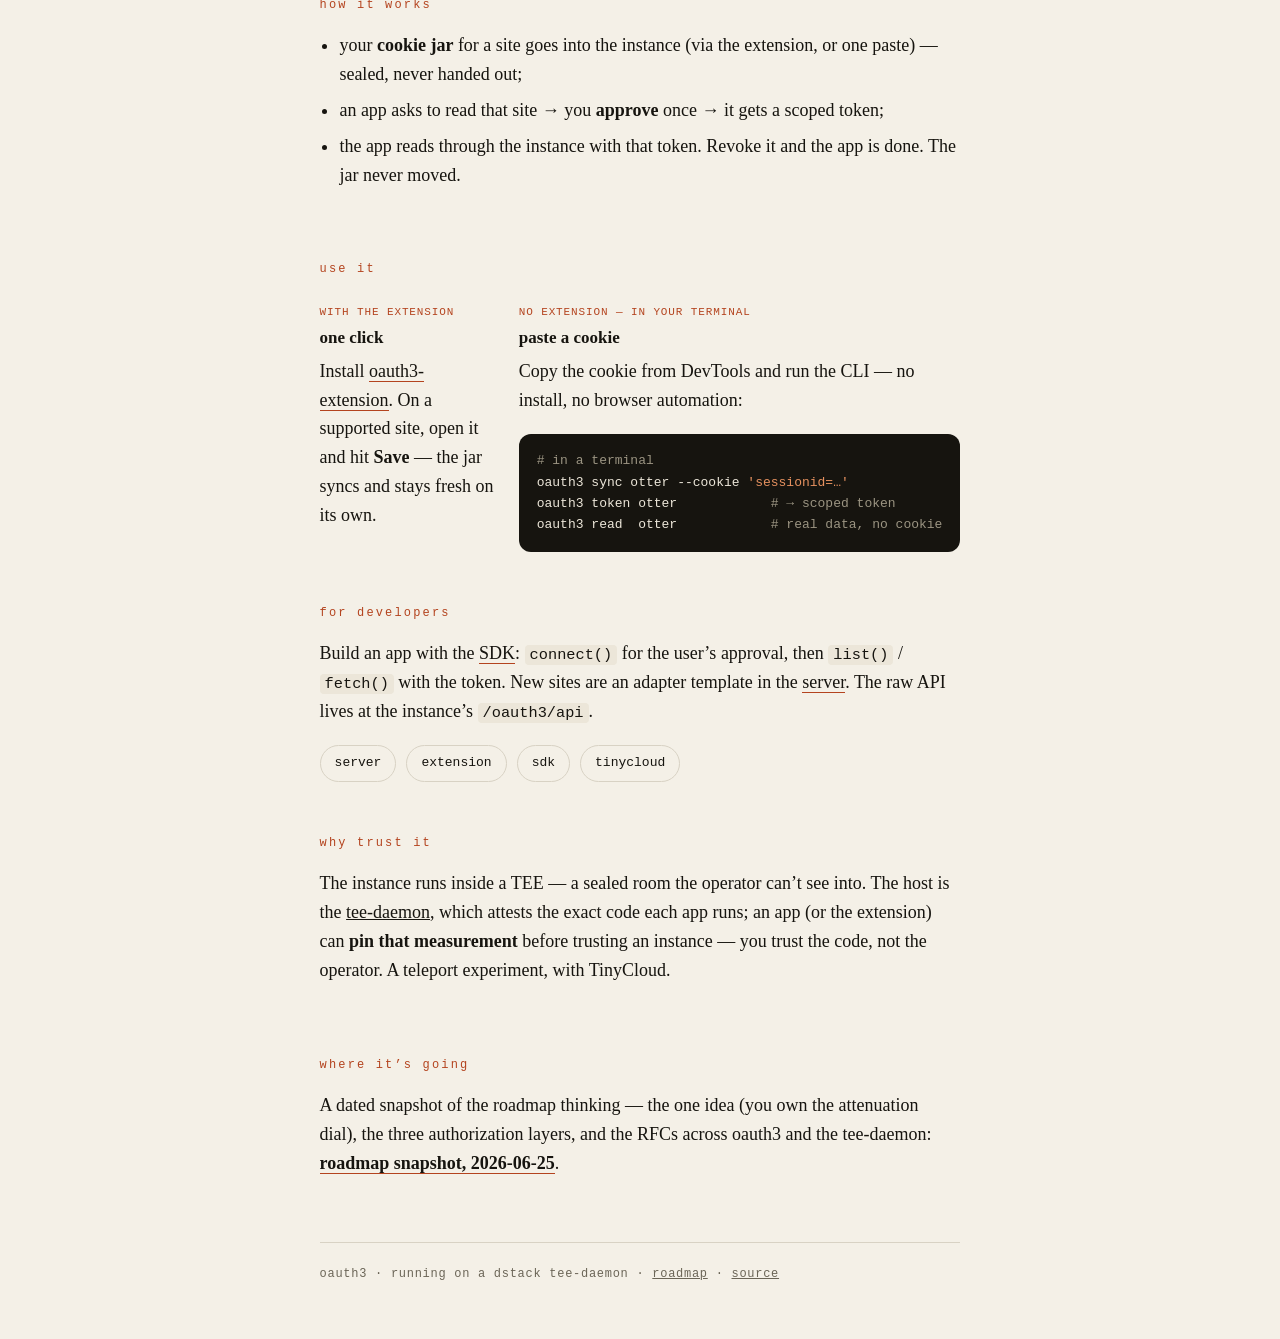
==== commit 11afb1f0: "Merge remote-tracking branch 'origin/staging' into staging-oa-33 # Conflicts: #	deno.json #	server/h" ====
--- a/docs/index.html
+++ b/docs/index.html
@@ -3,211 +3,140 @@
 <head>
 <meta charset="utf-8" />
 <meta name="viewport" content="width=device-width, initial-scale=1" />
-<title>oauth3 — read your accounts without surrendering your cookies</title>
+<title>oauth3 — deploy apps your users can verify</title>
 <link rel="icon" type="image/png" href="icon.png">
 <link rel="apple-touch-icon" href="icon.png">
-<meta name="description" content="OAuth3 lets apps read your accounts with a scoped, revocable token — never your raw cookies. Your cookies live in a TEE you control; apps read through it. Live demo: Otter Copilot." />
+<meta name="description" content="Deploy an app to a TEE pod that proves to everyone who opens it that it does exactly what you say. People delegate any account to the apps they choose, scoped and revocable. Live demo: Otter Copilot." />
 <meta property="og:title" content="oauth3" />
-<meta property="og:description" content="Apps read your accounts with a scoped, revocable token — never your cookies. Live demo: Otter Copilot, running in a TEE." />
+<meta property="og:description" content="Deploy an app to a TEE pod that proves to everyone who opens it that it does what you say. People delegate any account, scoped and revocable. Live demo: Otter Copilot." />
 <meta property="og:type" content="website" />
 <style>
-/* ===== tokens.css (watermelon classic) — inlined ===== */
-/* oauth3 / pod.dstack — design tokens
-   system: CONSTRUCTIVIST OVERPRINT — Rodchenko geometry printed as a two-ink riso.
-   primary inking: "watermelon classic"  ink1 #00838a (teal) · ink2 #ff48b0 (fluoro pink)
-   Re-ink an app by overriding --ink1/--ink2/--deep (+ dark variants); everything else derives. */
+  :root {
+    --ink: #16140f; --paper: #f4f0e7; --panel: #ece6d9; --faint: #6b6557;
+    --rule: #d8d2c4; --accent: #b4441f; --green: #3f7a3f;
+    --gutter: clamp(20px, 7vw, 130px);
+    --mono: ui-monospace, SFMono-Regular, Menlo, "Cascadia Code", monospace;
+  }
+  * { box-sizing: border-box; }
+  html { -webkit-text-size-adjust: 100%; scroll-behavior: smooth; }
+  body { margin: 0; background: var(--paper); color: var(--ink);
+    font-family: Georgia, "Iowan Old Style", "Times New Roman", serif;
+    font-size: 18px; line-height: 1.6; -webkit-font-smoothing: antialiased; }
+  a { color: inherit; }
+  .wrap { max-width: 820px; margin: 0 auto; padding: 0 var(--gutter); }
 
-:root {
-  --ink1: #00838a;   /* teal — structure, primary actions, ok-status */
-  --ink2: #ff48b0;   /* fluoro pink — emphasis, danger, stamps, wedges */
-  --paper: #f8f7f3;
-  --deep: #123f43;        /* ink1 pulled toward black: body text + dark blocks */
-  --overprint: #00255f;   /* ink1 × ink2 multiply — free third color, decorative only */
+  header.top { display: flex; justify-content: space-between; align-items: center;
+    padding: 26px var(--gutter) 0; font-family: var(--mono); font-size: 12px;
+    letter-spacing: .12em; text-transform: lowercase; color: var(--faint); }
+  header.top .brand { color: var(--ink); font-weight: 600; letter-spacing: .04em; }
+  header.top a { text-decoration: none; border-bottom: 1px solid var(--accent); color: var(--ink); }
 
-  --bg: var(--paper);
-  --text: var(--deep);
-  --faint: color-mix(in srgb, var(--deep) 55%, var(--paper));
-  --rule: color-mix(in srgb, var(--deep) 16%, var(--paper));
-  --card: #fff;
-  --block: var(--deep);       /* evidence blocks (receipts, logs) */
-  --block-text: #f8f7f3;
-  --wash1: color-mix(in srgb, var(--ink1) 15%, var(--paper));
-  --wash2: color-mix(in srgb, var(--ink2) 17%, var(--paper));
-  --i1-text: #00676d;   /* inks deepened for small text on washes */
-  --i2-text: #c2187a;
-  --warn: #a8780c;      /* marigold — the ONLY third ink, stale/warn states only */
-  --warn-wash: color-mix(in srgb, #e0a41a 22%, var(--paper));
+  .hero { padding: 7vh 0 0; }
+  h1 { font-weight: 400; font-size: clamp(52px, 11vw, 104px); line-height: .9;
+    letter-spacing: -.02em; margin: 0; text-transform: lowercase; }
+  .tagline { font-size: clamp(20px, 3vw, 27px); line-height: 1.25; margin: 22px 0 0; max-width: 18em; }
+  .tagline b { font-weight: 600; }
+  .tagline.sub { font-size: clamp(17px, 2.4vw, 21px); color: var(--faint); margin-top: 14px; max-width: 22em; }
+  .tagline.sub b { color: var(--ink); }
 
-  --sans: "Helvetica Neue", Arial, sans-serif;                /* UI body */
-  --cond: "Arial Narrow", "Helvetica Neue", sans-serif;       /* display: 800 uppercase */
-  --mono: ui-monospace, SFMono-Regular, Menlo, monospace;     /* anything verifiable */
+  section.block { padding: 52px 0 0; }
+  h2 { font-family: var(--mono); font-weight: 500; font-size: 12px; letter-spacing: .18em;
+    text-transform: lowercase; color: var(--accent); margin: 0 0 16px; }
+  p { margin: 0 0 1.1em; } strong { font-weight: 600; } em { font-style: italic; }
+  ul { margin: 0 0 1em; padding-left: 1.1em; } li { margin: 0 0 .4em; }
 
-  --off: 1px;   /* misregistration offset — NEVER larger, display text ≥19px only */
-}
+  /* live app cards */
+  .cards { display: grid; grid-template-columns: 1fr 1fr; gap: 14px; }
+  @media (max-width: 620px) { .cards { grid-template-columns: 1fr; } }
+  .card { display: block; text-decoration: none; background: var(--panel);
+    border: 1px solid var(--rule); border-radius: 14px; padding: 20px 22px;
+    transition: border-color .15s, transform .15s; }
+  .card:hover { border-color: var(--accent); transform: translateY(-2px); }
+  .card .lbl { font-family: var(--mono); font-size: 11px; letter-spacing: .1em;
+    text-transform: uppercase; color: var(--accent); }
+  .card .name { font-size: 22px; margin: 6px 0 4px; }
+  .card .desc { font-size: 14.5px; color: var(--faint); line-height: 1.4; }
+  .card .go { font-family: var(--mono); font-size: 12px; color: var(--accent); margin-top: 10px; }
+  .podnote { font-size: 14.5px; color: var(--faint); margin-top: 14px; }
+  .podnote code { font-family: var(--mono); font-size: 12.5px; }
 
-/* dark register — same inks brightened on marine-black; multiply blends die on dark
-   grounds, so overlap devices use solid layering there (components handle it) */
-@media (prefers-color-scheme: dark) { :root {
-  --ink1: #2fbdc4; --ink2: #ff5fbb;
-  --paper: #0e1f21; --deep: #081517;
-  --bg: #0e1f21; --text: #e9f0ee;
-  --faint: color-mix(in srgb, #e9f0ee 55%, #0e1f21);
-  --rule: color-mix(in srgb, #e9f0ee 14%, #0e1f21);
-  --card: #142829; --block: #081517; --block-text: #e9f0ee;
-  --wash1: color-mix(in srgb, #2fbdc4 20%, #0e1f21);
-  --wash2: color-mix(in srgb, #ff5fbb 20%, #0e1f21);
-  --i1-text: #5fd3d9; --i2-text: #ff8ccb;
-  --warn: #e0b34a; --warn-wash: color-mix(in srgb, #e0a41a 18%, #0e1f21);
-} }
-:root[data-theme="dark"] {
-  --ink1: #2fbdc4; --ink2: #ff5fbb;
-  --paper: #0e1f21; --deep: #081517;
-  --bg: #0e1f21; --text: #e9f0ee;
-  --faint: color-mix(in srgb, #e9f0ee 55%, #0e1f21);
-  --rule: color-mix(in srgb, #e9f0ee 14%, #0e1f21);
-  --card: #142829; --block: #081517; --block-text: #e9f0ee;
-  --wash1: color-mix(in srgb, #2fbdc4 20%, #0e1f21);
-  --wash2: color-mix(in srgb, #ff5fbb 20%, #0e1f21);
-  --i1-text: #5fd3d9; --i2-text: #ff8ccb;
-  --warn: #e0b34a; --warn-wash: color-mix(in srgb, #e0a41a 18%, #0e1f21);
-}
-:root[data-theme="light"] {
-  --ink1: #00838a; --ink2: #ff48b0;
-  --paper: #f8f7f3; --deep: #123f43;
-  --bg: #f8f7f3; --text: #123f43;
-  --faint: color-mix(in srgb, #123f43 55%, #f8f7f3);
-  --rule: color-mix(in srgb, #123f43 16%, #f8f7f3);
-  --card: #fff; --block: #123f43; --block-text: #f8f7f3;
-  --wash1: color-mix(in srgb, #00838a 15%, #f8f7f3);
-  --wash2: color-mix(in srgb, #ff48b0 17%, #f8f7f3);
-  --i1-text: #00676d; --i2-text: #c2187a;
-  --warn: #a8780c; --warn-wash: color-mix(in srgb, #e0a41a 22%, #f8f7f3);
-}
+  pre { background: var(--ink); color: #ece6d9; border-radius: 12px; padding: 16px 18px;
+    overflow-x: auto; font-family: var(--mono); font-size: 13px; line-height: 1.65; margin: 8px 0 0; }
+  pre .c { color: #9b9482; } pre .a { color: #e6915f; }
+  code { font-family: var(--mono); font-size: .85em; background: var(--panel); padding: 1px 5px; border-radius: 4px; }
 
-/* ===== components.css — inlined ===== */
-body { background: var(--bg); color: var(--text); font: 15px/1.6 var(--sans); }
-a { color: var(--i1-text); }
-:focus-visible { outline: 2px solid var(--ink2); outline-offset: 2px; }
-.display { font: 800 clamp(30px, 5.5vw, 54px)/0.94 var(--cond); text-transform: uppercase; margin: 0; color: var(--ink1); text-shadow: var(--off) var(--off) 0 var(--ink2); text-wrap: balance; }
-.label { font: 500 11px/1 var(--mono); letter-spacing: .16em; text-transform: lowercase; color: var(--faint); }
+  .two { display: grid; grid-template-columns: 1fr 1fr; gap: 22px; }
+  @media (max-width: 620px) { .two { grid-template-columns: 1fr; } }
+  .two h3 { font-size: 17px; margin: 0 0 6px; }
+  .pathtag { font-family: var(--mono); font-size: 11px; letter-spacing: .08em;
+    text-transform: uppercase; color: var(--accent); }
 
-/* ===== page (docs/index) ===== */
-:root { --gutter: clamp(20px, 7vw, 130px); }
-* { box-sizing: border-box; }
-html { -webkit-text-size-adjust: 100%; scroll-behavior: smooth; }
-body { margin: 0; }
-.wrap { max-width: 820px; margin: 0 auto; padding: 0 var(--gutter); }
+  table { width: 100%; border-collapse: collapse; font-size: 15px; }
+  td, th { text-align: left; padding: 9px 8px; border-bottom: 1px solid var(--rule); vertical-align: top; }
+  th { font-family: var(--mono); font-size: 10px; letter-spacing: .1em; text-transform: uppercase; color: var(--faint); }
+  td a { border-bottom: 1px solid var(--accent); text-decoration: none; }
 
-header.top { display: flex; justify-content: space-between; align-items: center;
-  padding: 26px var(--gutter) 0; }
-header.top .brand { display: inline-flex; align-items: center; gap: 8px;
-  font: 800 18px var(--sans); letter-spacing: -.01em; color: var(--text); }
-header.top .brand img { width: 24px; height: 24px; }
-header.top .brand b { color: var(--i2-text); font-weight: inherit; }
-header.top a { font: 500 12px var(--mono); letter-spacing: .12em; text-transform: lowercase;
-  color: var(--text); border-bottom: 2px solid var(--ink2); padding-bottom: 2px; text-decoration: none; }
+  .links { display: flex; flex-wrap: wrap; gap: 10px; margin-top: 18px;
+    font-family: var(--mono); font-size: 13px; text-transform: lowercase; }
+  .links a { text-decoration: none; border: 1px solid var(--rule); border-radius: 999px; padding: 7px 14px; }
+  .links a:hover { border-color: var(--ink); background: var(--ink); color: var(--paper); }
 
-.hero { padding: 7vh 0 0; }
-.hero h1 { font: 800 clamp(48px, 10vw, 92px)/0.92 var(--cond); text-transform: uppercase;
-  letter-spacing: -.01em; margin: 0; color: var(--ink1);
-  text-shadow: var(--off) var(--off) 0 var(--ink2); text-wrap: balance; }
-.tagline { font-size: clamp(19px, 2.5vw, 24px); line-height: 1.3; margin: 22px 0 0; max-width: 20em; }
-.tagline b { font-weight: 700; }
-
-section.sec { padding: 52px 0 0; }
-h2 { font: 500 12px var(--mono); letter-spacing: .18em; text-transform: lowercase;
-  color: var(--i2-text); margin: 0 0 16px; }
-p { margin: 0 0 1.1em; } strong { font-weight: 700; } em { font-style: italic; }
-ul { margin: 0 0 1em; padding-left: 1.1em; } li { margin: 0 0 .4em; }
-
-.cards { display: grid; grid-template-columns: 1fr 1fr; gap: 14px; }
-@media (max-width: 620px) { .cards { grid-template-columns: 1fr; } }
-a.card { display: block; background: var(--card); border: 2.5px solid var(--ink1);
-  padding: 18px 20px; color: var(--text); text-decoration: none;
-  transition: box-shadow .15s, transform .15s; }
-a.card:hover { box-shadow: 4px 4px 0 var(--ink2); transform: translate(-2px, -2px); }
-.card .lbl { font: 500 11px var(--mono); letter-spacing: .12em; text-transform: uppercase; color: var(--i2-text); }
-.card .name { font: 800 20px var(--cond); text-transform: uppercase; letter-spacing: .02em; margin: 6px 0 4px; }
-.card .desc { font-size: 14.5px; line-height: 1.45; opacity: .85; }
-.card .go { font: 500 12px var(--mono); color: var(--i1-text); margin-top: 10px; }
-.podnote { background: var(--wash1); border-left: 6px solid var(--ink1); padding: 12px 14px;
-  font-size: 14.5px; margin-top: 16px; }
-.podnote code { font: 12.5px var(--mono); background: none; padding: 0; color: var(--i1-text); }
-
-/* dark <pre> code block → evidence-block treatment; inline code → mono chip */
-pre { background: var(--block); color: var(--block-text); border-left: 12px solid var(--ink2);
-  padding: 16px 20px; overflow-x: auto; font: 13px/1.7 var(--mono); margin: 8px 0 0; }
-pre .c { color: color-mix(in srgb, var(--block-text) 55%, var(--block)); }
-pre .a { color: color-mix(in srgb, var(--ink2) 60%, #fff); }
-code { font: 12.5px var(--mono); background: var(--wash1); color: var(--i1-text); padding: 1px 5px; }
-
-.two { display: grid; grid-template-columns: 1fr 1fr; gap: 22px; }
-@media (max-width: 620px) { .two { grid-template-columns: 1fr; } }
-.two h3 { font: 800 17px var(--cond); text-transform: uppercase; margin: 0 0 6px; }
-.pathtag { font: 500 11px var(--mono); letter-spacing: .1em; text-transform: uppercase; color: var(--i2-text); }
-
-table { width: 100%; border-collapse: collapse; font-size: 15px; }
-td, th { text-align: left; padding: 9px 8px; border-bottom: 1px solid var(--rule); vertical-align: top; }
-th { font: 500 10px var(--mono); letter-spacing: .1em; text-transform: uppercase; color: var(--faint); }
-td a { border-bottom: 1px solid var(--ink2); }
-
-.links { display: flex; flex-wrap: wrap; gap: 10px; margin-top: 18px; }
-.links a { font: 800 13px var(--cond); text-transform: uppercase; letter-spacing: .1em;
-  color: var(--i1-text); border: 2px solid var(--ink1); padding: 8px 14px; text-decoration: none; }
-.links a:hover { background: var(--ink1); color: #fff; }
-
-footer { margin-top: 64px; padding: 22px 0 56px; border-top: 1px solid var(--rule);
-  font: 500 12px var(--mono); color: var(--faint); text-transform: lowercase; letter-spacing: .06em; }
-footer a { color: var(--faint); }
-
-/* inline accent links: body-ink text, ink2 underline (replaces the old rust --accent) */
-a.lnk { color: var(--text); border-bottom: 1px solid var(--ink2); text-decoration: none; }
+  footer { margin-top: 64px; padding: 22px 0 56px; border-top: 1px solid var(--rule);
+    font-family: var(--mono); font-size: 12px; color: var(--faint); text-transform: lowercase; letter-spacing: .06em; }
 </style>
 </head>
 <body>
   <header class="top">
-    <span class="brand"><img src="icon.png" alt="" width="22" height="22" style="vertical-align:-5px;margin-right:7px">oauth<b>3</b></span>
-    <a href="https://dstack-pod.soc1024.com/oauth3/login">sign in ↗</a>
+    <span class="brand"><img src="icon.png" alt="" width="22" height="22" style="vertical-align:-5px;margin-right:7px">oauth3</span>
+    <a href="https://pod.dstack.soc1024.com/oauth3/login">sign in ↗</a>
   </header>
 
   <main class="wrap">
     <section class="hero">
       <h1>oauth3</h1>
-      <p class="tagline">Let apps read your accounts with a <b>scoped, revocable token</b> &mdash; never your cookies.</p>
+      <p class="tagline">Deploy an app that <b>proves to everyone who opens it</b> that it does exactly what you say.</p>
+      <p class="tagline sub">And hand any account you have to the <b>apps and agents you choose</b> &mdash; as much or as little as you want.</p>
     </section>
 
     <!-- LIVE first: the actual demo on Andrew's pod -->
-    <section class="sec">
+    <section class="block">
       <h2>try it — live</h2>
       <div class="cards">
-        <a class="card" href="https://dstack-pod.soc1024.com/otterscope/">
+        <a class="card" href="https://pod.dstack.soc1024.com/otterscope/">
           <div class="lbl">example app · live</div>
           <div class="name">Otter via OAuth3</div>
           <div class="desc">Click <em>Connect Otter</em>; your OAuth3 extension approves it and hands it a scoped token. It then lists and reads your Otter conversations through the instance — <strong>never your cookie</strong>.</div>
           <div class="go">open the app →</div>
         </a>
-        <a class="card" href="https://dstack-pod.soc1024.com/feedling-web/">
+        <a class="card" href="https://pod.dstack.soc1024.com/timeline-peek/">
+          <div class="lbl">example app · live</div>
+          <div class="name">Timeline Peek</div>
+          <div class="desc">A logged-in browser <strong>inside the TEE</strong> reads a site for you — here, a peek at your X timeline. Your session lives in the sealed room; the app gets the read, never your cookie.</div>
+          <div class="go">open the app →</div>
+        </a>
+        <a class="card" href="https://pod.dstack.soc1024.com/feedling-web/">
           <div class="lbl">example app · live</div>
           <div class="name">Doomscroll notifier</div>
-          <div class="desc">Tracks your YouTube shorts and nudges you when you&rsquo;ve been scrolling too long.</div>
+          <div class="desc">Tracks your YouTube shorts through the instance and nudges you when you&rsquo;ve been scrolling too long.</div>
           <div class="go">open the app →</div>
         </a>
-        <a class="card" href="https://dstack-pod.soc1024.com/oauth3/login">
+        <a class="card" href="https://pod.dstack.soc1024.com/oauth3/login">
           <div class="lbl">your account</div>
           <div class="name">Sign in</div>
-          <div class="desc">Sign in to the instance with a key only you hold (did:key) and manage which apps may read which accounts. Needs the <a href="https://github.com/teleport-computer/oauth3-extension">extension</a>.</div>
+          <div class="desc">Sign in to the instance — passkey, GitHub, or Google — and manage which apps may read which accounts. Syncing a site's cookies in needs the extension (linked below).</div>
           <div class="go">sign in →</div>
         </a>
       </div>
-      <p class="podnote">The instance runs on <strong>Andrew&rsquo;s personal TEE pod</strong> — a <a href="https://dstack-pod.soc1024.com/">dstack tee-daemon</a> at <code>dstack-pod.soc1024.com</code>. That pod <em>is</em> the oauth3 instance: the sealed room your cookies live in; apps read through it with a scoped token.</p>
+      <p class="podnote">The instance runs on <strong>Andrew&rsquo;s personal TEE pod</strong> — a <a href="https://pod.dstack.soc1024.com/">dstack tee-daemon</a> at <code>pod.dstack.soc1024.com</code>. That pod <em>is</em> the oauth3 instance: the sealed room your cookies live in; apps read through it with a scoped token. Curious how the in-TEE browser behind &ldquo;Login with everything&rdquo; works? <a href="browser-container.html">See the infographic →</a>.</p>
     </section>
 
-    <section class="sec">
+    <section class="block">
       <h2>what it is</h2>
-      <p>Most of the web has no OAuth. To let an app use your account, you hand it your whole cookie jar — and everything that jar can do. oauth3 keeps the jar <strong>sealed in a TEE you control</strong> and hands each app only a <strong>narrow, revocable token</strong>: it can read what you approved, nothing more, and you can cut it off any time.</p>
+      <p>You build an app that reads people&rsquo;s accounts &mdash; watch history, meeting notes, whatever &mdash; push it to your pod and share the link, same as Vercel. The difference: it runs in an <strong>attested enclave</strong>. Where this is headed: anyone who opens the link can verify the running code is exactly what you published, and that it touches only the accounts and scopes you declared. You ask for access in plain words &mdash; <em>&ldquo;reads your watch history, nothing else&rdquo;</em> &mdash; and the deployment backs the claim. People say yes because your app is <strong>legible</strong>, not because they trust you. And you never hold their credential: it stays sealed in their instance, and your app reads through a scoped token. <a href="roadmap-2026-06-25.html" style="border-bottom:1px solid var(--accent);text-decoration:none">where the proof story is going &rarr;</a></p>
+      <p>For the people who use your app, the same machinery reads the other way: a handful of sites offer OAuth, but everywhere else, letting an app use your account is all-or-nothing &mdash; hand over your password, or your whole cookie jar. oauth3 turns any account you can log into into one you can <strong>delegate</strong>: pick what an app gets, a single read or the run of the account, and change your mind whenever.</p>
     </section>
 
-    <section class="sec">
+    <section class="block">
       <h2>how it works</h2>
       <ul>
         <li>your <strong>cookie jar</strong> for a site goes into the instance (via the extension, or one paste) — sealed, never handed out;</li>
@@ -216,13 +145,13 @@
       </ul>
     </section>
 
-    <section class="sec">
+    <section class="block">
       <h2>use it</h2>
       <div class="two">
         <div>
           <span class="pathtag">with the extension</span>
           <h3>one click</h3>
-          <p>Install <a class="lnk" href="https://github.com/teleport-computer/oauth3-extension">oauth3-extension</a>. On a supported site, open it and hit <strong>Save</strong> — the jar syncs and stays fresh on its own.</p>
+          <p>Install <a href="https://github.com/teleport-computer/oauth3-extension" style="border-bottom:1px solid var(--accent);text-decoration:none">oauth3-extension</a>. On a supported site, open it and hit <strong>Save</strong> — the jar syncs and stays fresh on its own.</p>
         </div>
         <div>
           <span class="pathtag">no extension — in your terminal</span>
@@ -236,9 +165,9 @@
       </div>
     </section>
 
-    <section class="sec">
+    <section class="block">
       <h2>for developers</h2>
-      <p>Build an app with the <a class="lnk" href="https://github.com/teleport-computer/oauth3-sdk">SDK</a>: <code>connect()</code> for the user&rsquo;s approval, then <code>list()</code> / <code>fetch()</code> with the token. New sites are an adapter template in the <a class="lnk" href="https://github.com/teleport-computer/oauth3-server">server</a>. The raw API lives at the instance&rsquo;s <code>/oauth3/api</code>.</p>
+      <p>Build an app with the <a href="https://github.com/teleport-computer/oauth3-sdk" style="border-bottom:1px solid var(--accent);text-decoration:none">SDK</a>: <code>connect()</code> for the user&rsquo;s approval, then <code>list()</code> / <code>fetch()</code> with the token. New sites are an adapter template in the <a href="https://github.com/teleport-computer/oauth3-server" style="border-bottom:1px solid var(--accent);text-decoration:none">server</a>. The raw API lives at the instance&rsquo;s <code>/oauth3/api</code>.</p>
       <nav class="links">
         <a href="https://github.com/teleport-computer/oauth3-server">server</a>
         <a href="https://github.com/teleport-computer/oauth3-extension">extension</a>
@@ -247,17 +176,17 @@
       </nav>
     </section>
 
-    <section class="sec">
+    <section class="block">
       <h2>why trust it</h2>
-      <p>The instance runs inside a TEE — a sealed room the operator can&rsquo;t see into. The host is the <a href="https://dstack-pod.soc1024.com/">tee-daemon</a>, which attests the exact code each app runs; an app (or the extension) can <strong>pin that measurement</strong> before trusting an instance — you trust the code, not the operator. A teleport experiment, with TinyCloud.</p>
+      <p>The instance runs inside a TEE — a sealed room the operator can&rsquo;t see into. The host is the <a href="https://pod.dstack.soc1024.com/">tee-daemon</a>, which attests the exact code each app runs; an app (or the extension) can <strong>pin that measurement</strong> before trusting an instance — you trust the code, not the operator. A teleport experiment, with TinyCloud.</p>
     </section>
 
-    <section class="sec">
+    <section class="block">
       <h2>where it&rsquo;s going</h2>
-      <p>A dated snapshot of the roadmap thinking — the one idea (you own the attenuation dial), the three authorization layers, and the RFCs across oauth3 and the tee-daemon: <a class="lnk" href="roadmap-2026-06-25.html"><strong>roadmap snapshot, 2026-06-25</strong></a>.</p>
+      <p>A dated snapshot of the roadmap thinking — the one idea (you own the attenuation dial), the three authorization layers, and the RFCs across oauth3 and the tee-daemon: <a href="roadmap-2026-06-25.html" style="border-bottom:1px solid var(--accent);text-decoration:none"><strong>roadmap snapshot, 2026-06-25</strong></a>.</p>
     </section>
 
-    <footer>oauth3 · running on a dstack tee-daemon · <a href="roadmap-2026-06-25.html">roadmap</a> · <a href="https://github.com/teleport-computer/oauth3-server">source</a></footer>
+    <footer>oauth3 · running on a dstack tee-daemon · <a href="roadmap-2026-06-25.html" style="color:var(--faint)">roadmap</a> · <a href="https://github.com/teleport-computer/oauth3-server" style="color:var(--faint)">source</a></footer>
   </main>
 </body>
 </html>
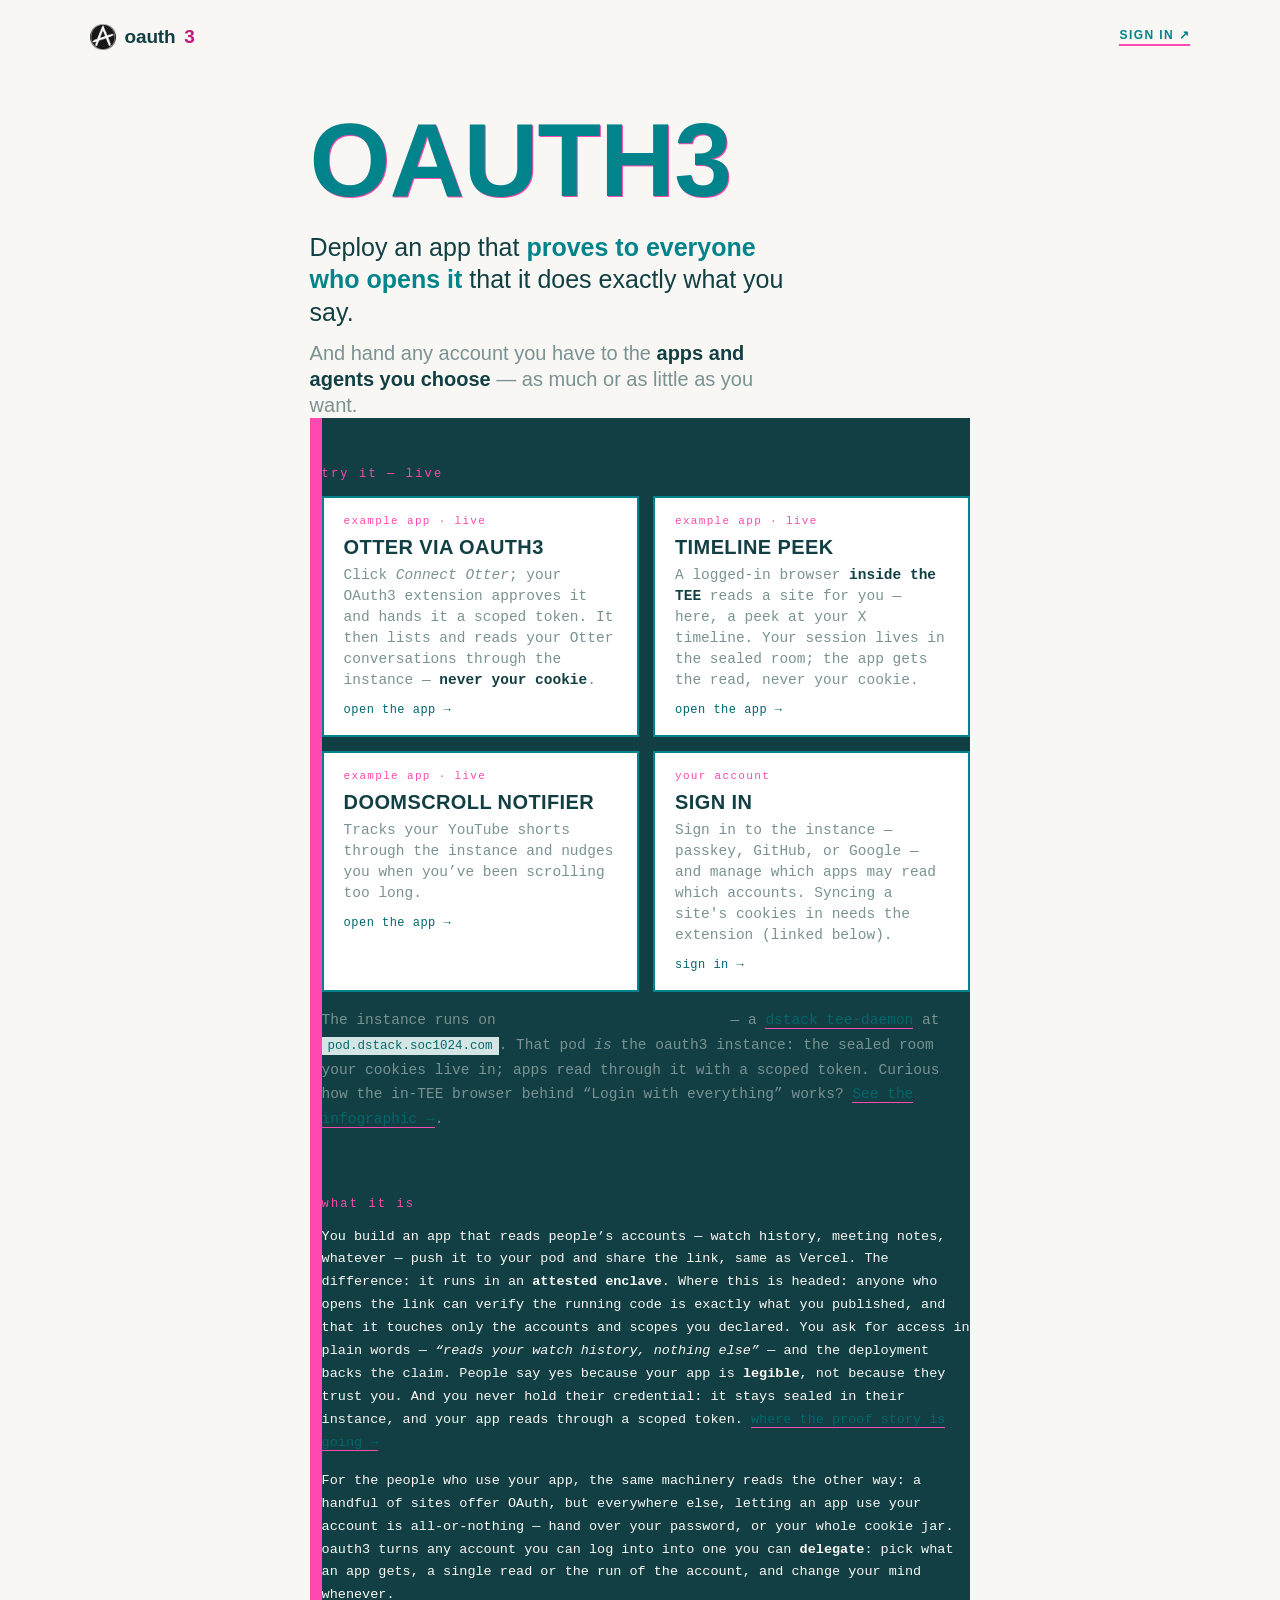
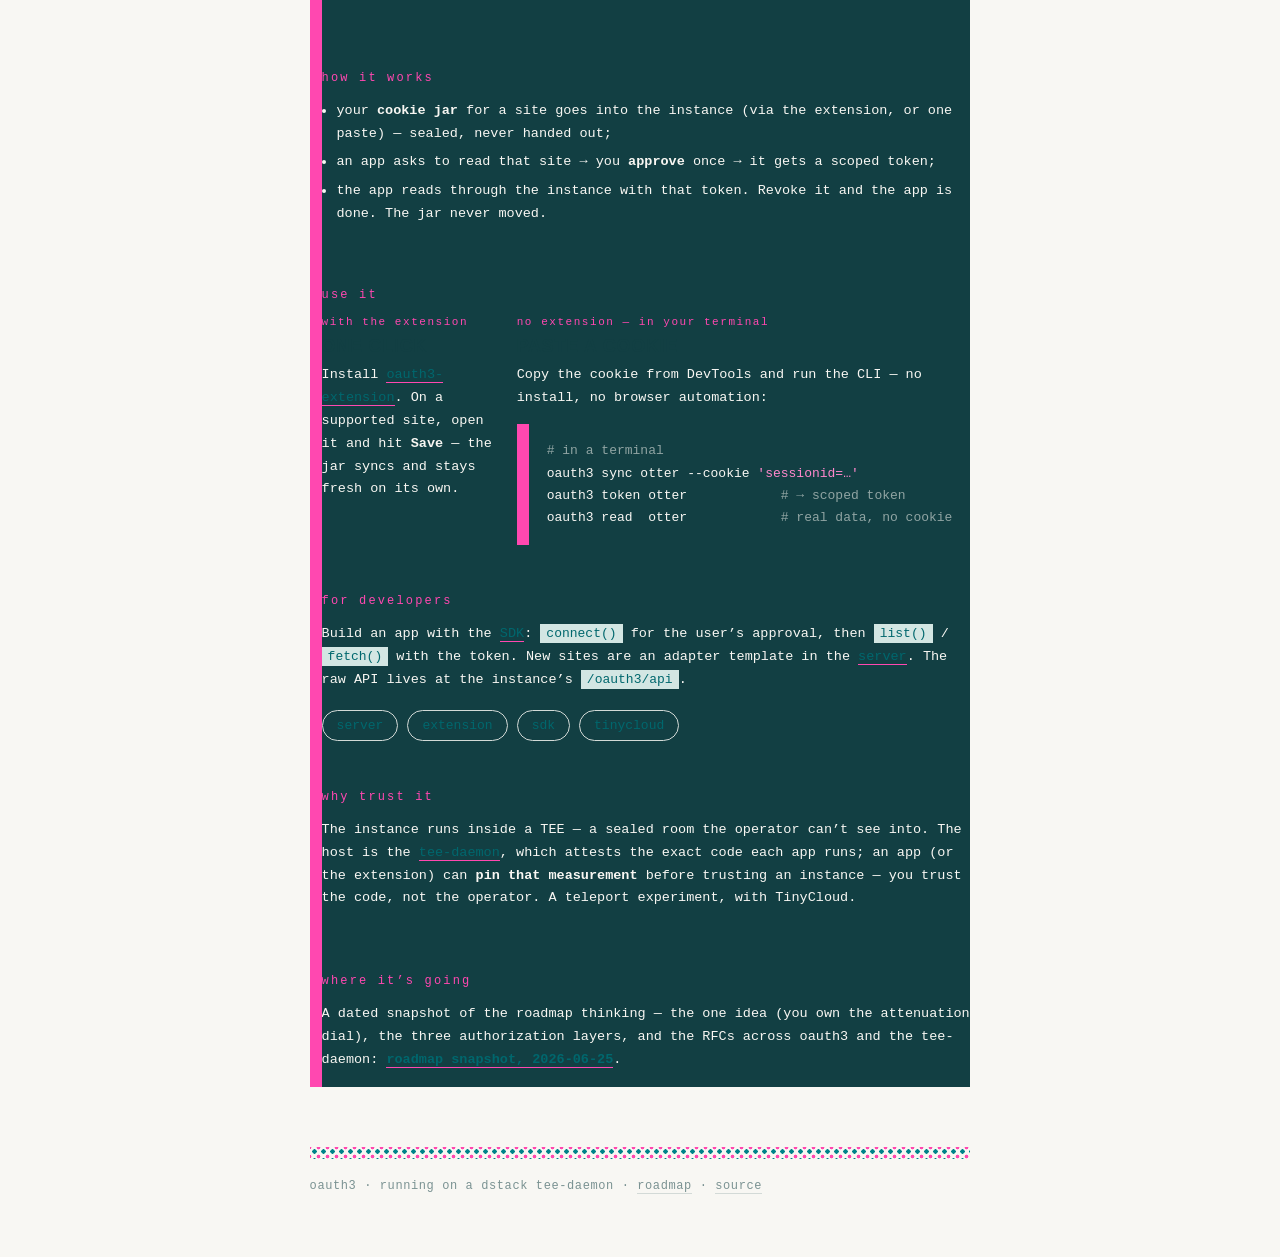
==== commit 8711e72a: "docs(#109): restyle GitHub Pages to the watermelon design system Restyle the three Pages HTML docs (" ====
--- a/docs/index.html
+++ b/docs/index.html
@@ -6,101 +6,53 @@
 <title>oauth3 — deploy apps your users can verify</title>
 <link rel="icon" type="image/png" href="icon.png">
 <link rel="apple-touch-icon" href="icon.png">
+<link rel="stylesheet" href="watermelon.css">
 <meta name="description" content="Deploy an app to a TEE pod that proves to everyone who opens it that it does exactly what you say. People delegate any account to the apps they choose, scoped and revocable. Live demo: Otter Copilot." />
 <meta property="og:title" content="oauth3" />
 <meta property="og:description" content="Deploy an app to a TEE pod that proves to everyone who opens it that it does what you say. People delegate any account, scoped and revocable. Live demo: Otter Copilot." />
 <meta property="og:type" content="website" />
 <style>
-  :root {
-    --ink: #16140f; --paper: #f4f0e7; --panel: #ece6d9; --faint: #6b6557;
-    --rule: #d8d2c4; --accent: #b4441f; --green: #3f7a3f;
-    --gutter: clamp(20px, 7vw, 130px);
-    --mono: ui-monospace, SFMono-Regular, Menlo, "Cascadia Code", monospace;
-  }
-  * { box-sizing: border-box; }
-  html { -webkit-text-size-adjust: 100%; scroll-behavior: smooth; }
-  body { margin: 0; background: var(--paper); color: var(--ink);
-    font-family: Georgia, "Iowan Old Style", "Times New Roman", serif;
-    font-size: 18px; line-height: 1.6; -webkit-font-smoothing: antialiased; }
-  a { color: inherit; }
-  .wrap { max-width: 820px; margin: 0 auto; padding: 0 var(--gutter); }
-
-  header.top { display: flex; justify-content: space-between; align-items: center;
-    padding: 26px var(--gutter) 0; font-family: var(--mono); font-size: 12px;
-    letter-spacing: .12em; text-transform: lowercase; color: var(--faint); }
-  header.top .brand { color: var(--ink); font-weight: 600; letter-spacing: .04em; }
-  header.top a { text-decoration: none; border-bottom: 1px solid var(--accent); color: var(--ink); }
-
-  .hero { padding: 7vh 0 0; }
-  h1 { font-weight: 400; font-size: clamp(52px, 11vw, 104px); line-height: .9;
-    letter-spacing: -.02em; margin: 0; text-transform: lowercase; }
-  .tagline { font-size: clamp(20px, 3vw, 27px); line-height: 1.25; margin: 22px 0 0; max-width: 18em; }
-  .tagline b { font-weight: 600; }
-  .tagline.sub { font-size: clamp(17px, 2.4vw, 21px); color: var(--faint); margin-top: 14px; max-width: 22em; }
-  .tagline.sub b { color: var(--ink); }
-
-  section.block { padding: 52px 0 0; }
-  h2 { font-family: var(--mono); font-weight: 500; font-size: 12px; letter-spacing: .18em;
-    text-transform: lowercase; color: var(--accent); margin: 0 0 16px; }
-  p { margin: 0 0 1.1em; } strong { font-weight: 600; } em { font-style: italic; }
-  ul { margin: 0 0 1em; padding-left: 1.1em; } li { margin: 0 0 .4em; }
-
-  /* live app cards */
+  /* page-specific: live-app cards, two-column blocks, link nav */
   .cards { display: grid; grid-template-columns: 1fr 1fr; gap: 14px; }
   @media (max-width: 620px) { .cards { grid-template-columns: 1fr; } }
-  .card { display: block; text-decoration: none; background: var(--panel);
-    border: 1px solid var(--rule); border-radius: 14px; padding: 20px 22px;
-    transition: border-color .15s, transform .15s; }
-  .card:hover { border-color: var(--accent); transform: translateY(-2px); }
-  .card .lbl { font-family: var(--mono); font-size: 11px; letter-spacing: .1em;
-    text-transform: uppercase; color: var(--accent); }
-  .card .name { font-size: 22px; margin: 6px 0 4px; }
-  .card .desc { font-size: 14.5px; color: var(--faint); line-height: 1.4; }
-  .card .go { font-family: var(--mono); font-size: 12px; color: var(--accent); margin-top: 10px; }
-  .podnote { font-size: 14.5px; color: var(--faint); margin-top: 14px; }
-  .podnote code { font-family: var(--mono); font-size: 12.5px; }
+  a.card { display: block; text-decoration: none; color: var(--text); transition: transform .15s, box-shadow .15s; }
+  a.card:hover { transform: translate(-2px, -2px); box-shadow: 5px 5px 0 var(--ink2); }
+  a.card .lbl { font: 500 11px/1 var(--mono); letter-spacing: .12em; text-transform: lowercase; color: var(--ink2); }
+  a.card .name { font: 800 20px/1.2 var(--cond); text-transform: uppercase; letter-spacing: .02em; margin: 8px 0 6px; color: var(--text); }
+  a.card .desc { font-size: 14.5px; line-height: 1.45; color: var(--faint); }
+  a.card .desc strong { color: var(--text); }
+  a.card .go { font: 500 12px var(--mono); color: var(--i1-text); margin-top: 12px; letter-spacing: .04em; }
+  .podnote { font-size: 14.5px; color: var(--faint); margin-top: 16px; }
+  .podnote strong { color: var(--text); }
+  .podnote code { font-size: 12.5px; }
 
-  pre { background: var(--ink); color: #ece6d9; border-radius: 12px; padding: 16px 18px;
-    overflow-x: auto; font-family: var(--mono); font-size: 13px; line-height: 1.65; margin: 8px 0 0; }
-  pre .c { color: #9b9482; } pre .a { color: #e6915f; }
-  code { font-family: var(--mono); font-size: .85em; background: var(--panel); padding: 1px 5px; border-radius: 4px; }
+  .two { display: grid; grid-template-columns: 1fr 1fr; gap: 24px; }
+  @media (max-width: 620px) { .two { grid-template-columns: 1fr; } }
+  .two h3 { font-size: 18px; }
+  .pathtag { font: 500 11px/1 var(--mono); letter-spacing: .14em; text-transform: lowercase; color: var(--ink2); display: block; margin-bottom: 8px; }
 
-  .two { display: grid; grid-template-columns: 1fr 1fr; gap: 22px; }
-  @media (max-width: 620px) { .two { grid-template-columns: 1fr; } }
-  .two h3 { font-size: 17px; margin: 0 0 6px; }
-  .pathtag { font-family: var(--mono); font-size: 11px; letter-spacing: .08em;
-    text-transform: uppercase; color: var(--accent); }
-
-  table { width: 100%; border-collapse: collapse; font-size: 15px; }
-  td, th { text-align: left; padding: 9px 8px; border-bottom: 1px solid var(--rule); vertical-align: top; }
-  th { font-family: var(--mono); font-size: 10px; letter-spacing: .1em; text-transform: uppercase; color: var(--faint); }
-  td a { border-bottom: 1px solid var(--accent); text-decoration: none; }
-
-  .links { display: flex; flex-wrap: wrap; gap: 10px; margin-top: 18px;
-    font-family: var(--mono); font-size: 13px; text-transform: lowercase; }
-  .links a { text-decoration: none; border: 1px solid var(--rule); border-radius: 999px; padding: 7px 14px; }
-  .links a:hover { border-color: var(--ink); background: var(--ink); color: var(--paper); }
-
-  footer { margin-top: 64px; padding: 22px 0 56px; border-top: 1px solid var(--rule);
-    font-family: var(--mono); font-size: 12px; color: var(--faint); text-transform: lowercase; letter-spacing: .06em; }
+  .links { display: flex; flex-wrap: wrap; gap: 9px; margin-top: 18px; }
+  .links a { font: 500 13px var(--mono); text-transform: lowercase; color: var(--i1-text);
+    text-decoration: none; border: 1px solid var(--rule); padding: 7px 14px; border-radius: 999px; }
+  .links a:hover { border-color: var(--ink1); background: var(--wash1); color: var(--ink1); }
 </style>
 </head>
 <body>
   <header class="top">
-    <span class="brand"><img src="icon.png" alt="" width="22" height="22" style="vertical-align:-5px;margin-right:7px">oauth3</span>
-    <a href="https://pod.dstack.soc1024.com/oauth3/login">sign in ↗</a>
+    <span class="wordmark"><img src="icon.png" alt="">oauth<b>3</b></span>
+    <a class="signin" href="https://pod.dstack.soc1024.com/oauth3/login">sign in ↗</a>
   </header>
 
   <main class="wrap">
     <section class="hero">
-      <h1>oauth3</h1>
+      <h1 class="display">oauth3</h1>
       <p class="tagline">Deploy an app that <b>proves to everyone who opens it</b> that it does exactly what you say.</p>
       <p class="tagline sub">And hand any account you have to the <b>apps and agents you choose</b> &mdash; as much or as little as you want.</p>
     </section>
 
     <!-- LIVE first: the actual demo on Andrew's pod -->
     <section class="block">
-      <h2>try it — live</h2>
+      <h2 class="k">try it — live</h2>
       <div class="cards">
         <a class="card" href="https://pod.dstack.soc1024.com/otterscope/">
           <div class="lbl">example app · live</div>
@@ -127,17 +79,17 @@
           <div class="go">sign in →</div>
         </a>
       </div>
-      <p class="podnote">The instance runs on <strong>Andrew&rsquo;s personal TEE pod</strong> — a <a href="https://pod.dstack.soc1024.com/">dstack tee-daemon</a> at <code>pod.dstack.soc1024.com</code>. That pod <em>is</em> the oauth3 instance: the sealed room your cookies live in; apps read through it with a scoped token. Curious how the in-TEE browser behind &ldquo;Login with everything&rdquo; works? <a href="browser-container.html">See the infographic →</a>.</p>
+      <p class="podnote">The instance runs on <strong>Andrew&rsquo;s personal TEE pod</strong> — a <a class="u" href="https://pod.dstack.soc1024.com/">dstack tee-daemon</a> at <code>pod.dstack.soc1024.com</code>. That pod <em>is</em> the oauth3 instance: the sealed room your cookies live in; apps read through it with a scoped token. Curious how the in-TEE browser behind &ldquo;Login with everything&rdquo; works? <a class="u" href="browser-container.html">See the infographic →</a>.</p>
     </section>
 
     <section class="block">
-      <h2>what it is</h2>
-      <p>You build an app that reads people&rsquo;s accounts &mdash; watch history, meeting notes, whatever &mdash; push it to your pod and share the link, same as Vercel. The difference: it runs in an <strong>attested enclave</strong>. Where this is headed: anyone who opens the link can verify the running code is exactly what you published, and that it touches only the accounts and scopes you declared. You ask for access in plain words &mdash; <em>&ldquo;reads your watch history, nothing else&rdquo;</em> &mdash; and the deployment backs the claim. People say yes because your app is <strong>legible</strong>, not because they trust you. And you never hold their credential: it stays sealed in their instance, and your app reads through a scoped token. <a href="roadmap-2026-06-25.html" style="border-bottom:1px solid var(--accent);text-decoration:none">where the proof story is going &rarr;</a></p>
+      <h2 class="k">what it is</h2>
+      <p>You build an app that reads people&rsquo;s accounts &mdash; watch history, meeting notes, whatever &mdash; push it to your pod and share the link, same as Vercel. The difference: it runs in an <strong>attested enclave</strong>. Where this is headed: anyone who opens the link can verify the running code is exactly what you published, and that it touches only the accounts and scopes you declared. You ask for access in plain words &mdash; <em>&ldquo;reads your watch history, nothing else&rdquo;</em> &mdash; and the deployment backs the claim. People say yes because your app is <strong>legible</strong>, not because they trust you. And you never hold their credential: it stays sealed in their instance, and your app reads through a scoped token. <a class="u" href="roadmap-2026-06-25.html">where the proof story is going &rarr;</a></p>
       <p>For the people who use your app, the same machinery reads the other way: a handful of sites offer OAuth, but everywhere else, letting an app use your account is all-or-nothing &mdash; hand over your password, or your whole cookie jar. oauth3 turns any account you can log into into one you can <strong>delegate</strong>: pick what an app gets, a single read or the run of the account, and change your mind whenever.</p>
     </section>
 
     <section class="block">
-      <h2>how it works</h2>
+      <h2 class="k">how it works</h2>
       <ul>
         <li>your <strong>cookie jar</strong> for a site goes into the instance (via the extension, or one paste) — sealed, never handed out;</li>
         <li>an app asks to read that site → you <strong>approve</strong> once → it gets a scoped token;</li>
@@ -146,12 +98,12 @@
     </section>
 
     <section class="block">
-      <h2>use it</h2>
+      <h2 class="k">use it</h2>
       <div class="two">
         <div>
           <span class="pathtag">with the extension</span>
           <h3>one click</h3>
-          <p>Install <a href="https://github.com/teleport-computer/oauth3-extension" style="border-bottom:1px solid var(--accent);text-decoration:none">oauth3-extension</a>. On a supported site, open it and hit <strong>Save</strong> — the jar syncs and stays fresh on its own.</p>
+          <p>Install <a class="u" href="https://github.com/teleport-computer/oauth3-extension">oauth3-extension</a>. On a supported site, open it and hit <strong>Save</strong> — the jar syncs and stays fresh on its own.</p>
         </div>
         <div>
           <span class="pathtag">no extension — in your terminal</span>
@@ -166,8 +118,8 @@
     </section>
 
     <section class="block">
-      <h2>for developers</h2>
-      <p>Build an app with the <a href="https://github.com/teleport-computer/oauth3-sdk" style="border-bottom:1px solid var(--accent);text-decoration:none">SDK</a>: <code>connect()</code> for the user&rsquo;s approval, then <code>list()</code> / <code>fetch()</code> with the token. New sites are an adapter template in the <a href="https://github.com/teleport-computer/oauth3-server" style="border-bottom:1px solid var(--accent);text-decoration:none">server</a>. The raw API lives at the instance&rsquo;s <code>/oauth3/api</code>.</p>
+      <h2 class="k">for developers</h2>
+      <p>Build an app with the <a class="u" href="https://github.com/teleport-computer/oauth3-sdk">SDK</a>: <code>connect()</code> for the user&rsquo;s approval, then <code>list()</code> / <code>fetch()</code> with the token. New sites are an adapter template in the <a class="u" href="https://github.com/teleport-computer/oauth3-server">server</a>. The raw API lives at the instance&rsquo;s <code>/oauth3/api</code>.</p>
       <nav class="links">
         <a href="https://github.com/teleport-computer/oauth3-server">server</a>
         <a href="https://github.com/teleport-computer/oauth3-extension">extension</a>
@@ -177,16 +129,19 @@
     </section>
 
     <section class="block">
-      <h2>why trust it</h2>
-      <p>The instance runs inside a TEE — a sealed room the operator can&rsquo;t see into. The host is the <a href="https://pod.dstack.soc1024.com/">tee-daemon</a>, which attests the exact code each app runs; an app (or the extension) can <strong>pin that measurement</strong> before trusting an instance — you trust the code, not the operator. A teleport experiment, with TinyCloud.</p>
+      <h2 class="k">why trust it</h2>
+      <p>The instance runs inside a TEE — a sealed room the operator can&rsquo;t see into. The host is the <a class="u" href="https://pod.dstack.soc1024.com/">tee-daemon</a>, which attests the exact code each app runs; an app (or the extension) can <strong>pin that measurement</strong> before trusting an instance — you trust the code, not the operator. A teleport experiment, with TinyCloud.</p>
     </section>
 
     <section class="block">
-      <h2>where it&rsquo;s going</h2>
-      <p>A dated snapshot of the roadmap thinking — the one idea (you own the attenuation dial), the three authorization layers, and the RFCs across oauth3 and the tee-daemon: <a href="roadmap-2026-06-25.html" style="border-bottom:1px solid var(--accent);text-decoration:none"><strong>roadmap snapshot, 2026-06-25</strong></a>.</p>
+      <h2 class="k">where it&rsquo;s going</h2>
+      <p>A dated snapshot of the roadmap thinking — the one idea (you own the attenuation dial), the three authorization layers, and the RFCs across oauth3 and the tee-daemon: <a class="u" href="roadmap-2026-06-25.html"><strong>roadmap snapshot, 2026-06-25</strong></a>.</p>
     </section>
 
-    <footer>oauth3 · running on a dstack tee-daemon · <a href="roadmap-2026-06-25.html" style="color:var(--faint)">roadmap</a> · <a href="https://github.com/teleport-computer/oauth3-server" style="color:var(--faint)">source</a></footer>
+    <footer>
+      <div class="halftone"></div>
+      <p class="ftxt">oauth3 · running on a dstack tee-daemon · <a href="roadmap-2026-06-25.html">roadmap</a> · <a href="https://github.com/teleport-computer/oauth3-server">source</a></p>
+    </footer>
   </main>
 </body>
 </html>
--- a/docs/watermelon.css
+++ b/docs/watermelon.css
@@ -0,0 +1,121 @@
+/* oauth3 / pod.dstack — watermelon.css  (GitHub Pages restyle, issue #109)
+   System: CONSTRUCTIVIST OVERPRINT — Rodchenko geometry printed as a two-ink riso.
+   Primary inking: "watermelon classic"  ink1 #00838a (teal) · ink2 #ff48b0 (fluoro pink).
+   This file is the pod-wide tokens.css + components.css (light register only — the Pages
+   site is always-light per the standing no-dark-mode rule) plus the shared page chrome for
+   the three Pages documents. Style through the tokens; never hardcode hex in a page. */
+
+/* ───────────────────────────── tokens (light only) ───────────────────────────── */
+:root {
+  --ink1: #00838a;   /* teal — structure, primary actions, ok-status */
+  --ink2: #ff48b0;   /* fluoro pink — emphasis, danger, stamps, wedges */
+  --paper: #f8f7f3;
+  --deep: #123f43;        /* ink1 pulled toward black: body text + dark blocks */
+  --overprint: #00255f;   /* ink1 × ink2 multiply — free third color, decorative only */
+
+  --bg: var(--paper);
+  --text: var(--deep);
+  --faint: color-mix(in srgb, var(--deep) 55%, var(--paper));
+  --rule: color-mix(in srgb, var(--deep) 16%, var(--paper));
+  --card: #fff;
+  --block: var(--deep);       /* evidence blocks (receipts, logs, code) */
+  --block-text: #f8f7f3;
+  --wash1: color-mix(in srgb, var(--ink1) 15%, var(--paper));
+  --wash2: color-mix(in srgb, var(--ink2) 17%, var(--paper));
+  --i1-text: #00676d;   /* inks deepened for small text on washes */
+  --i2-text: #c2187a;
+  --warn: #a8780c;      /* marigold — the ONLY third ink, stale/warn states only */
+  --warn-wash: color-mix(in srgb, #e0a41a 22%, var(--paper));
+
+  --sans: "Helvetica Neue", Arial, sans-serif;                /* UI body */
+  --cond: "Arial Narrow", "Helvetica Neue", sans-serif;       /* display: 800 uppercase */
+  --mono: ui-monospace, SFMono-Regular, Menlo, monospace;     /* anything verifiable */
+
+  --off: 1px;   /* misregistration offset — NEVER larger, display text ≥19px only */
+  --gutter: clamp(20px, 7vw, 130px);
+}
+/* ALWAYS LIGHT: the Pages site does not flip on OS dark mode. We deliberately do not
+   ship the dark register from the pod tokens here. */
+
+/* ───────────────────────────── components ───────────────────────────── */
+body { background: var(--bg); color: var(--text); font: 16px/1.65 var(--sans); -webkit-font-smoothing: antialiased; }
+a { color: var(--i1-text); }
+a.u { border-bottom: 1px solid var(--ink2); text-decoration: none; }   /* inline emphasis link */
+:focus-visible { outline: 2px solid var(--ink2); outline-offset: 2px; }
+
+/* display: condensed 800 caps, ink1 with a 1px ink2 print-offset (≥19px text only) */
+.display { font: 800 clamp(48px, 11vw, 104px)/0.92 var(--cond); text-transform: uppercase; margin: 0; color: var(--ink1); text-shadow: var(--off) var(--off) 0 var(--ink2); text-wrap: balance; letter-spacing: -.01em; }
+
+/* labels: lowercase mono, wide tracking */
+.label, .kicker { font: 500 12px/1 var(--mono); letter-spacing: .16em; text-transform: lowercase; color: var(--faint); }
+h2.k { font: 500 12px/1 var(--mono); letter-spacing: .18em; text-transform: lowercase; color: var(--ink2); margin: 0 0 16px; }
+
+/* wordmark: seal + lowercase name, ink2 numeral */
+.wordmark { display: inline-flex; align-items: center; gap: 9px; font: 800 19px var(--sans); letter-spacing: -.01em; color: var(--text); text-decoration: none; }
+.wordmark img { width: 26px; height: 26px; }
+.wordmark b { color: var(--i2-text); font-weight: inherit; }
+
+/* halftone divider band */
+.halftone { height: 12px; background: radial-gradient(circle, var(--ink1) 34%, transparent 36%) 0 0/9px 9px, radial-gradient(circle, var(--ink2) 30%, transparent 32%) 4px 5px/9px 9px; }
+
+/* buttons: hard-edged, two-ink shadows; no border-radius in this system */
+.btn { display: inline-flex; align-items: center; gap: 8px; font: 800 13px var(--cond); text-transform: uppercase; letter-spacing: .12em; border: 0; padding: 11px 20px; cursor: pointer; background: var(--ink1); color: #fff; box-shadow: 3px 3px 0 var(--ink2); text-decoration: none; }
+.btn.ghost { background: transparent; color: var(--i1-text); border: 3px solid var(--ink1); box-shadow: none; }
+.btn.danger { background: var(--ink2); color: var(--deep); box-shadow: 3px 3px 0 var(--ink1); }
+.btn.quiet { background: transparent; color: var(--text); border: 1px solid var(--rule); box-shadow: none; font: 600 13px var(--sans); letter-spacing: 0; text-transform: none; }
+
+/* status pills — mono; ok/warn/bad only */
+.pill { display: inline-flex; align-items: center; gap: 6px; font: 500 12px/1 var(--mono); padding: 4px 10px; border-radius: 999px; }
+.pill.ok { background: var(--wash1); color: var(--i1-text); }
+.pill.warn { background: var(--warn-wash); color: var(--warn); }
+.pill.bad { background: var(--wash2); color: var(--i2-text); }
+
+/* surfaces: card = white panel with ink1 frame; note = quiet wash */
+.card { background: var(--card); border: 2.5px solid var(--ink1); padding: 18px 20px; }
+.note { background: var(--wash1); border-left: 6px solid var(--ink1); padding: 12px 14px; font-size: 14.5px; }
+
+/* evidence block: terminal/receipt output (curl evidence, logs, code) */
+.block { background: var(--block); color: var(--block-text); border-left: 12px solid var(--ink2); padding: 16px 20px; font: 13.5px/1.7 var(--mono); overflow-x: auto; }
+
+/* anything verifiable is a mono chip */
+.chip { font: 12px var(--mono); background: var(--wash1); color: var(--i1-text); padding: 2px 7px; }
+
+/* ───────────────────────────── shared page chrome ───────────────────────────── */
+* { box-sizing: border-box; }
+html { -webkit-text-size-adjust: 100%; scroll-behavior: smooth; }
+body { margin: 0; }
+img { max-width: 100%; }
+.wrap { max-width: 840px; margin: 0 auto; padding: 0 var(--gutter); }
+
+header.top { display: flex; justify-content: space-between; align-items: center;
+  padding: 24px var(--gutter) 0; }
+header.top .signin { font: 800 12px var(--cond); text-transform: uppercase; letter-spacing: .12em;
+  color: var(--ink1); text-decoration: none; border-bottom: 2px solid var(--ink2); padding-bottom: 2px; }
+header.top .signin:hover { color: var(--i2-text); }
+
+.hero { padding: 7vh 0 0; }
+.tagline { font-size: clamp(19px, 2.8vw, 25px); line-height: 1.3; margin: 22px 0 0; max-width: 19em; font-weight: 500; color: var(--text); }
+.tagline b { font-weight: 700; color: var(--ink1); }
+.tagline.sub { font-size: clamp(16px, 2.2vw, 20px); color: var(--faint); margin-top: 12px; max-width: 23em; font-weight: 400; }
+.tagline.sub b { color: var(--text); font-weight: 600; }
+
+section.block { padding: 50px 0 0; }
+p { margin: 0 0 1.1em; } strong { font-weight: 700; } em { font-style: italic; }
+ul, ol { margin: 0 0 1em; padding-left: 1.1em; } li { margin: 0 0 .4em; }
+h3 { font: 800 17px/1.2 var(--cond); text-transform: uppercase; letter-spacing: .04em; margin: 0 0 6px; color: var(--text); }
+
+code { font: 13px/1 var(--mono); background: var(--wash1); color: var(--i1-text); padding: 2px 6px; }
+pre { background: var(--block); color: var(--block-text); border-left: 12px solid var(--ink2);
+  padding: 16px 18px; overflow-x: auto; font: 13px/1.7 var(--mono); margin: 8px 0 0; }
+pre .c { color: color-mix(in srgb, var(--block-text) 55%, transparent); }
+pre .a { color: color-mix(in srgb, var(--ink2) 65%, #fff); }
+
+table { width: 100%; border-collapse: collapse; font-size: 15px; }
+td, th { text-align: left; padding: 9px 8px; border-bottom: 1px solid var(--rule); vertical-align: top; }
+th { font: 500 10px/1 var(--mono); letter-spacing: .1em; text-transform: uppercase; color: var(--faint); }
+td a { border-bottom: 1px solid var(--ink2); text-decoration: none; }
+
+footer { margin-top: 60px; }
+footer .halftone { margin-bottom: 18px; }
+footer .ftxt { padding: 0 0 48px; font: 500 12px/1.6 var(--mono); color: var(--faint); text-transform: lowercase; letter-spacing: .05em; }
+footer a { color: var(--faint); border-bottom: 1px solid var(--rule); text-decoration: none; }
